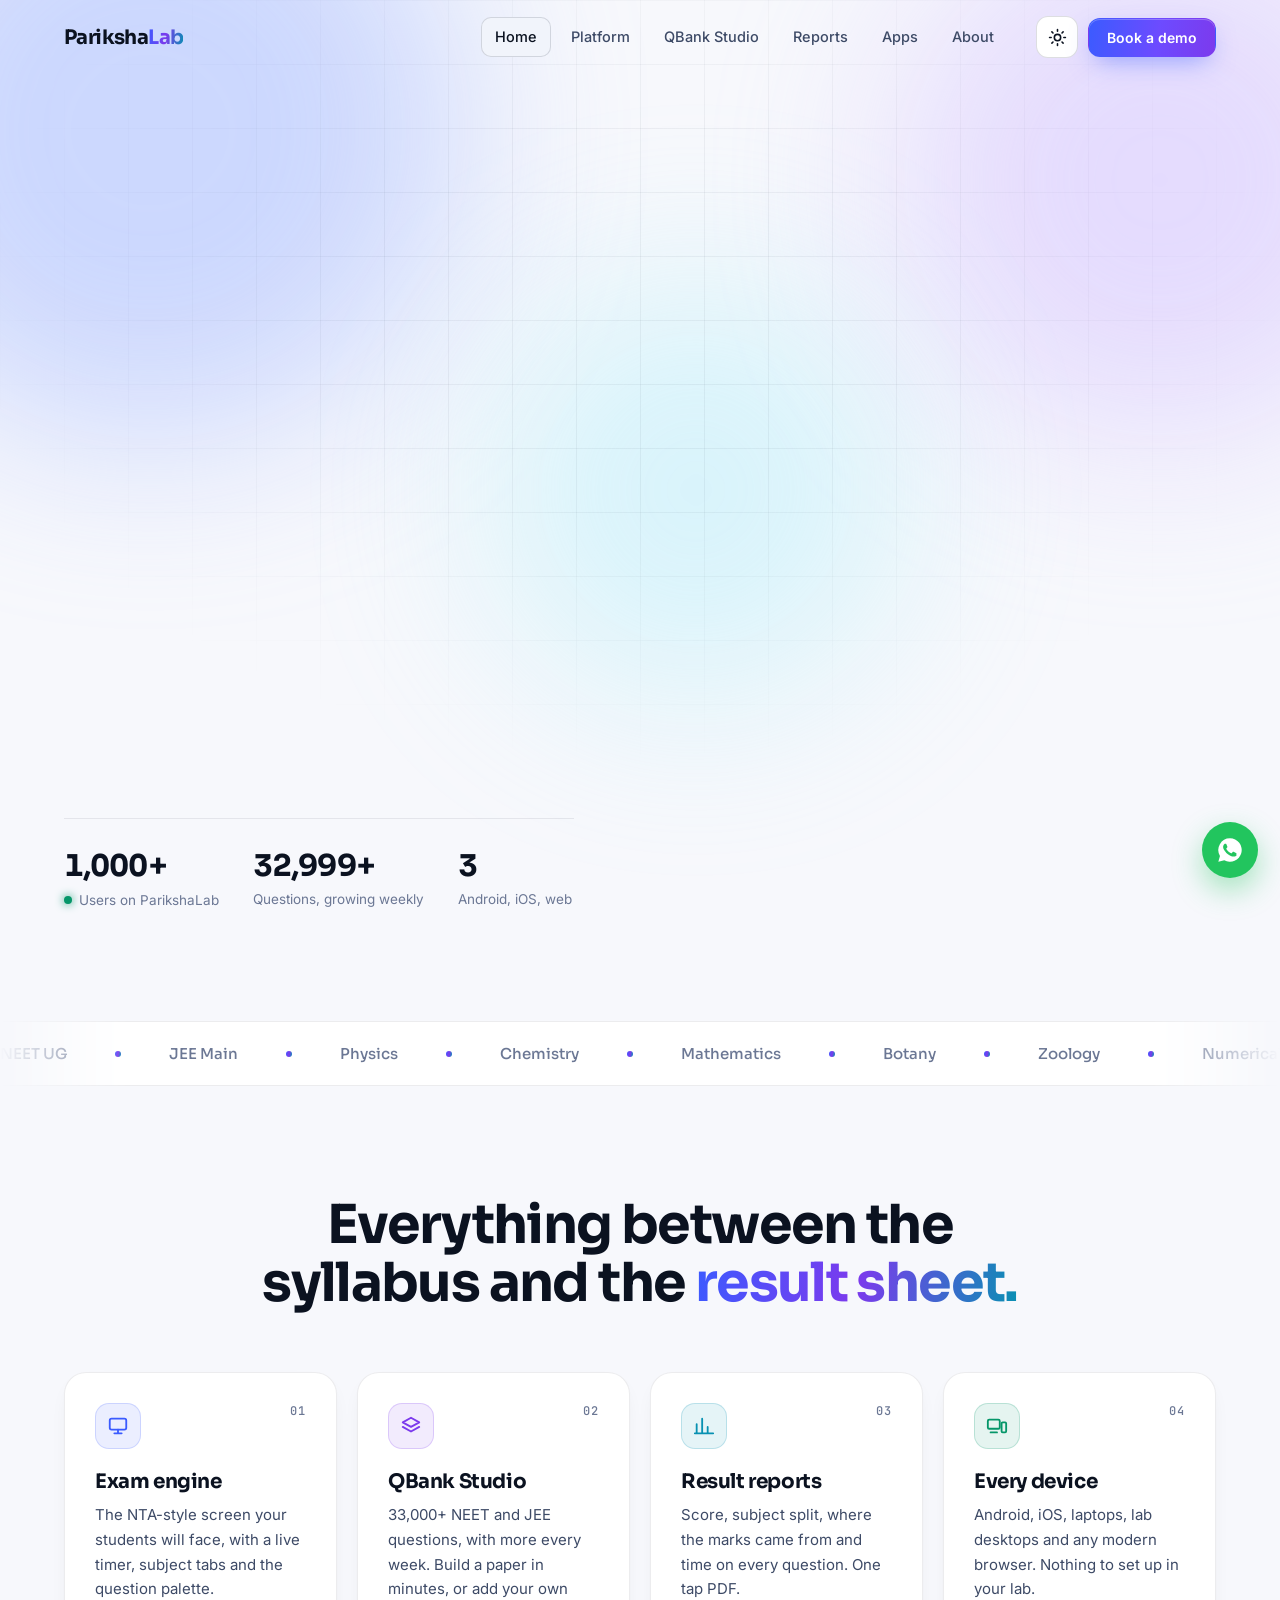
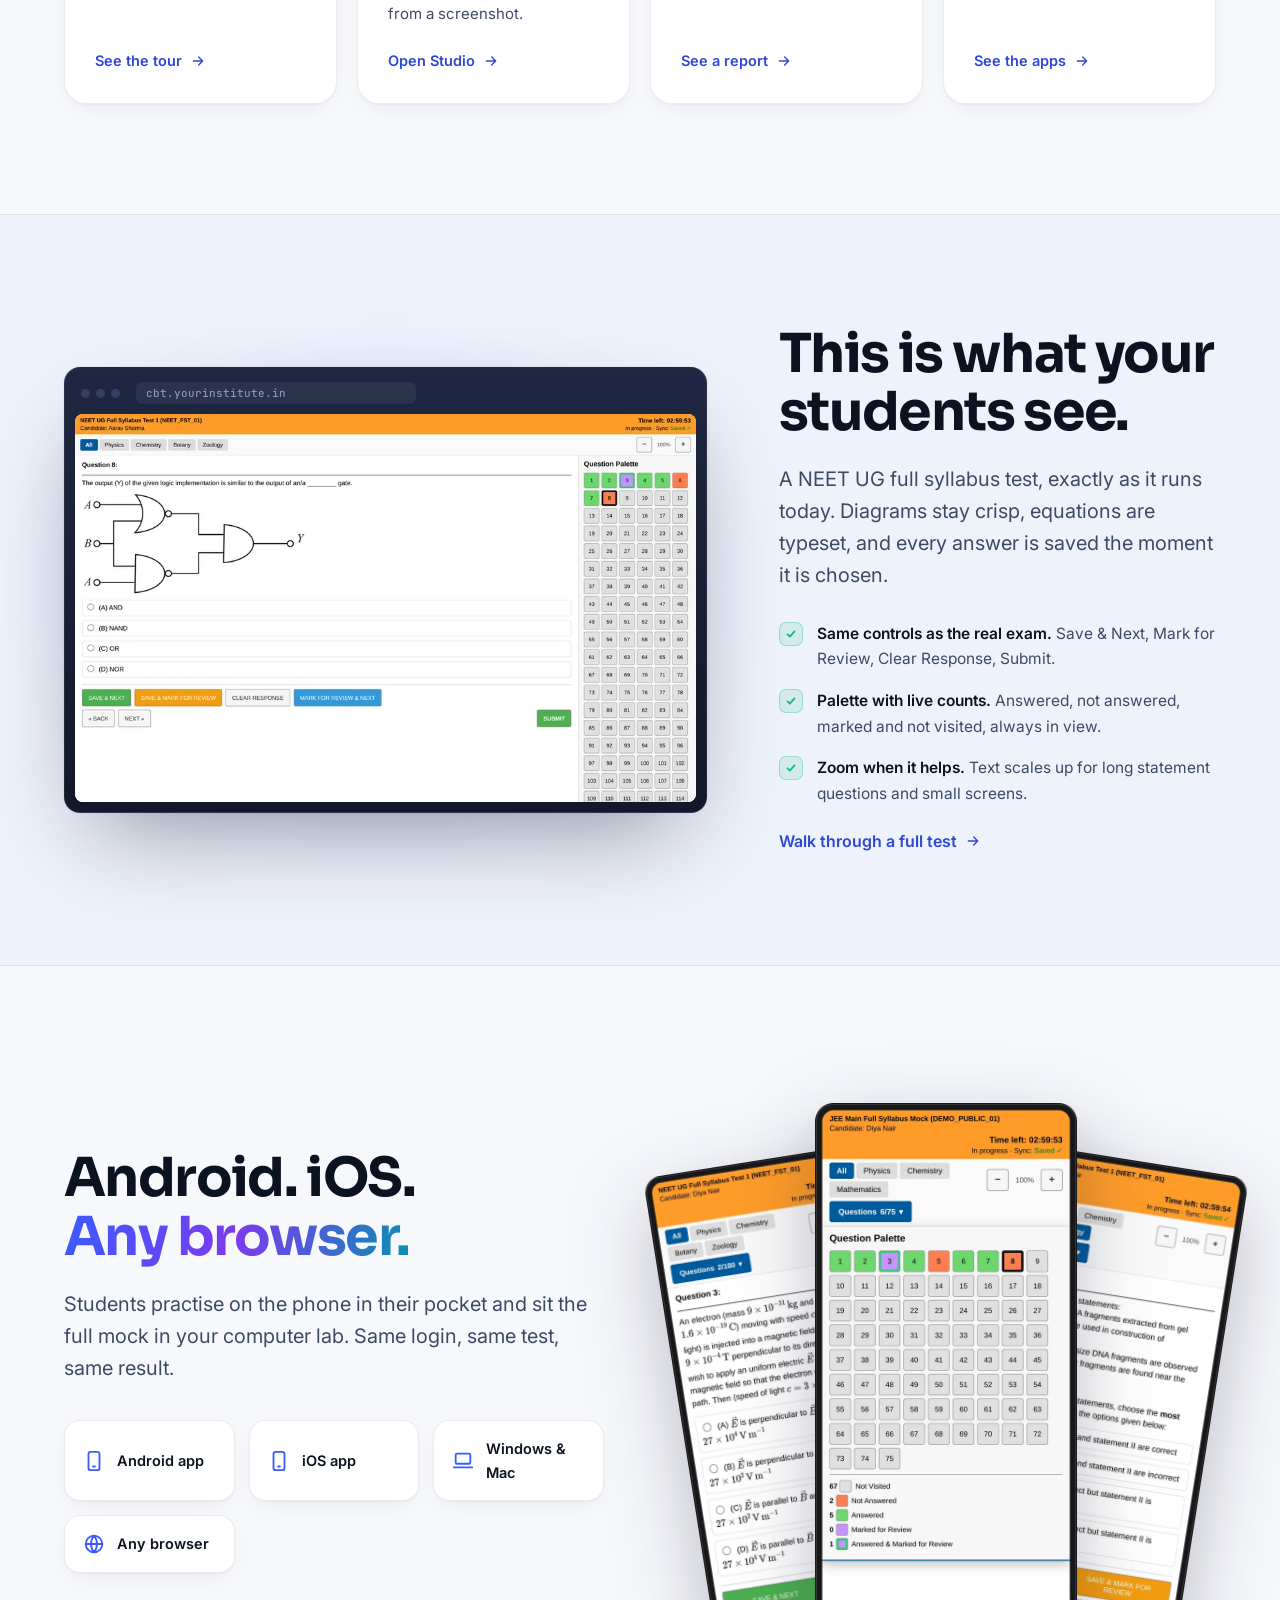
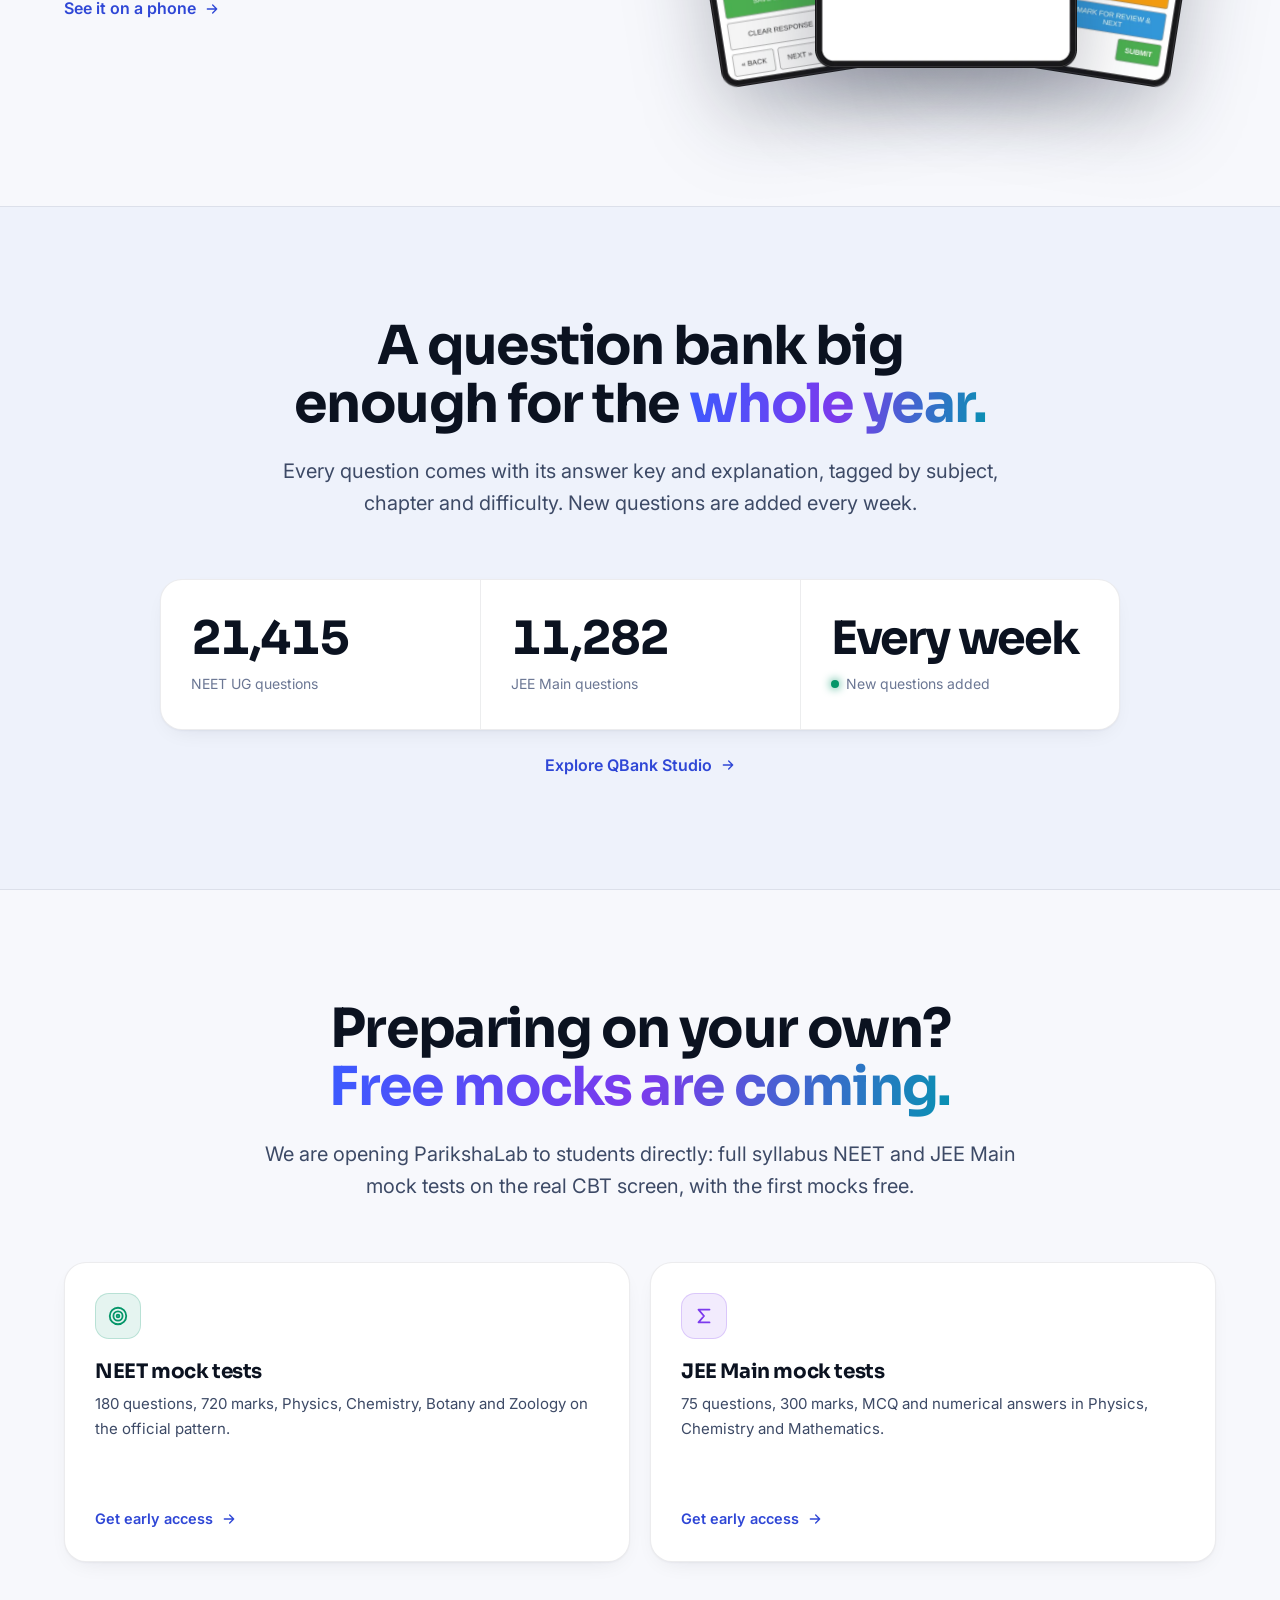
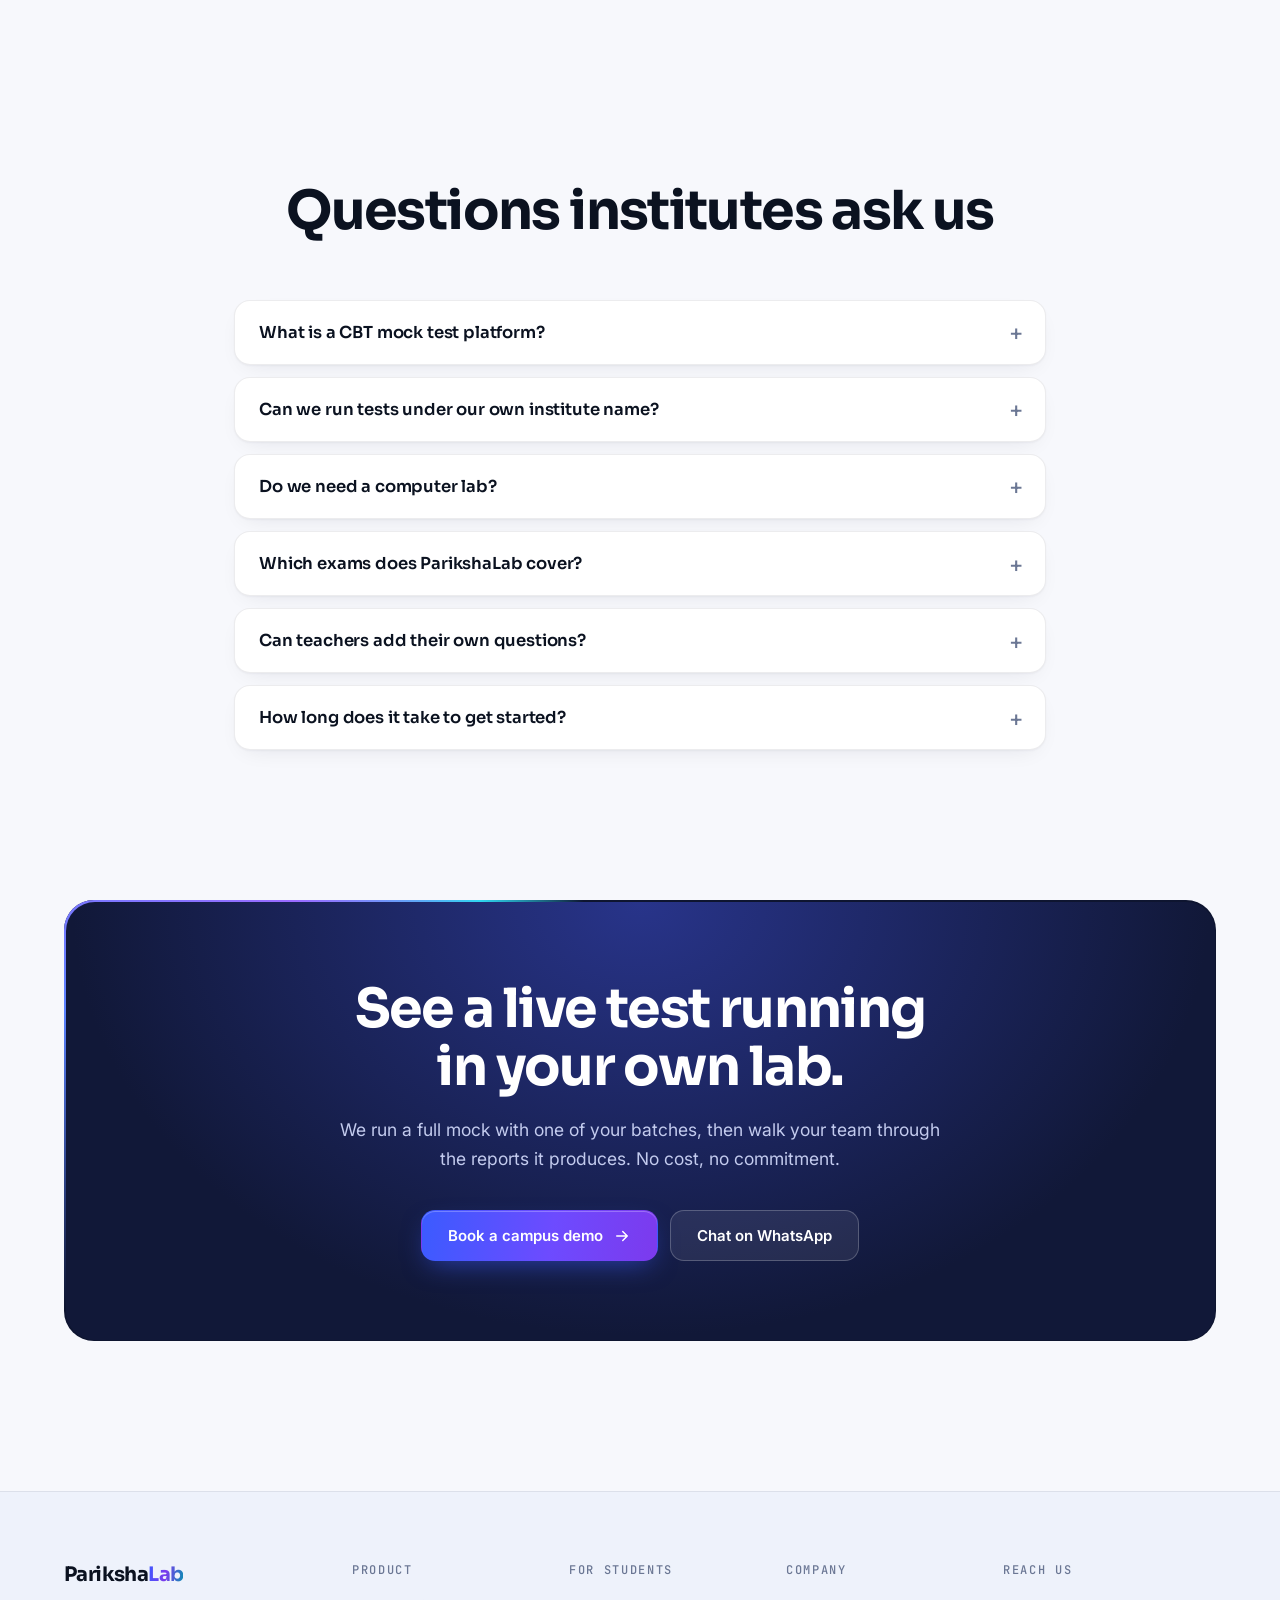
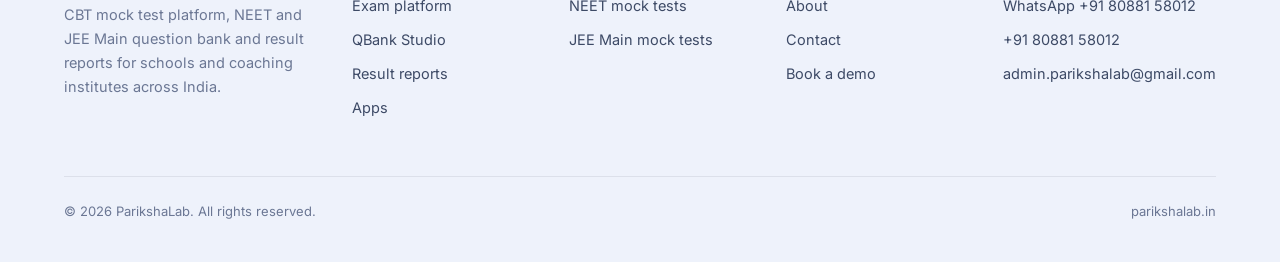
==== index.html @ 8d2c0448 "Add SEO keywords, student mock test pages and institute FAQ - Keyword-led titles, descriptions and k" ====
<!DOCTYPE html>
<html lang="en">
<head>
<meta charset="utf-8">
<meta name="viewport" content="width=device-width, initial-scale=1, viewport-fit=cover">
<title>NEET & JEE CBT Mock Test Platform for Coaching Institutes | ParikshaLab</title>
<meta name="description" content="Online CBT mock test software for schools and coaching institutes: NTA-style NEET and JEE Main tests on Android, iOS and web, a 33,000+ question bank, QBank Studio and instant result reports.">
<meta name="theme-color" content="#f7f8fc">
<script>try{if(localStorage.getItem("pl-theme")==="dark")document.documentElement.setAttribute("data-theme","dark")}catch(e){}</script>
<meta name="robots" content="index, follow, max-image-preview:large">
<link rel="canonical" href="https://parikshalab.in/">
<meta property="og:title" content="NEET & JEE CBT Mock Test Platform for Coaching Institutes | ParikshaLab">
<meta property="og:description" content="Online CBT mock test software for schools and coaching institutes: NTA-style NEET and JEE Main tests on Android, iOS and web, a 33,000+ question bank, QBank Studio and instant result reports.">
<meta property="og:type" content="website">
<meta property="og:url" content="https://parikshalab.in/">
<meta property="og:image" content="https://parikshalab.in/assets/og-image.png">
<meta property="og:image:width" content="1200">
<meta property="og:image:height" content="630">
<meta property="og:site_name" content="ParikshaLab">
<meta property="og:locale" content="en_IN">
<meta name="twitter:card" content="summary_large_image">
<meta name="twitter:title" content="NEET & JEE CBT Mock Test Platform for Coaching Institutes | ParikshaLab">
<meta name="twitter:description" content="Online CBT mock test software for schools and coaching institutes: NTA-style NEET and JEE Main tests on Android, iOS and web, a 33,000+ question bank, QBank Studio and instant result reports.">
<meta name="twitter:image" content="https://parikshalab.in/assets/og-image.png">
<script type="application/ld+json">{"@context": "https://schema.org", "@graph": [{"@type": "WebSite", "@id": "https://parikshalab.in/#website", "url": "https://parikshalab.in/", "name": "ParikshaLab", "inLanguage": "en-IN", "publisher": {"@id": "https://parikshalab.in/#org"}}, {"@type": "Organization", "@id": "https://parikshalab.in/#org", "name": "ParikshaLab", "url": "https://parikshalab.in/", "email": "admin.parikshalab@gmail.com", "telephone": "+91-8088158012", "areaServed": "IN", "description": "Computer based test platform and question bank for NEET and JEE Main, built for schools and coaching institutes in India.", "contactPoint": {"@type": "ContactPoint", "telephone": "+91-8088158012", "email": "admin.parikshalab@gmail.com", "contactType": "sales", "areaServed": "IN", "availableLanguage": ["en", "hi"]}}, {"@type": "SoftwareApplication", "name": "ParikshaLab", "applicationCategory": "EducationalApplication", "operatingSystem": "Android, iOS, Web browser", "url": "https://parikshalab.in/", "description": "NTA-style computer based test engine with a 33,000+ question NEET and JEE Main bank, QBank Studio for building papers, and detailed student result reports.", "offers": {"@type": "Offer", "priceCurrency": "INR", "availability": "https://schema.org/InStock"}}, {"@type": "FAQPage", "mainEntity": [{"@type": "Question", "name": "What is a CBT mock test platform?", "acceptedAnswer": {"@type": "Answer", "text": "A computer based test (CBT) platform lets students sit mock tests on a screen instead of an OMR sheet, with the same layout, buttons, timer and question palette as the NTA exam. ParikshaLab gives your institute that exam screen, a NEET and JEE Main question bank to build tests from, and a result report after every attempt."}}, {"@type": "Question", "name": "Can we run tests under our own institute name?", "acceptedAnswer": {"@type": "Answer", "text": "Yes. Your logo and colours appear on the login page, the exam screen and every report, and the platform can run on your own web address such as cbt.yourschool.in."}}, {"@type": "Question", "name": "Do we need a computer lab?", "acceptedAnswer": {"@type": "Answer", "text": "No. Students can take tests on Android or iOS phones, tablets, or any modern browser on Windows, Mac, Chromebook or Linux. If you have a lab, the same tests run there too."}}, {"@type": "Question", "name": "Which exams does ParikshaLab cover?", "acceptedAnswer": {"@type": "Answer", "text": "NEET UG and JEE Main, on the official paper pattern. The bank has 21,783 NEET UG and 11,476 JEE Main questions with answer keys and explanations, and new questions are added every week."}}, {"@type": "Question", "name": "Can teachers add their own questions?", "acceptedAnswer": {"@type": "Answer", "text": "Yes. Teachers can add a question from a screenshot or type it in, tag it by subject, chapter and difficulty, and use it in any paper. Your questions stay private to your institute."}}, {"@type": "Question", "name": "How long does it take to get started?", "acceptedAnswer": {"@type": "Answer", "text": "Usually a few days. We run a free demo test with one of your batches, set up your branded site, and you can start building papers in QBank Studio right away."}}]}]}</script>
<link rel="icon" href="data:image/svg+xml,<svg xmlns='http://www.w3.org/2000/svg' viewBox='0 0 32 32'><defs><linearGradient id='g' x1='0' y1='0' x2='1' y2='1'><stop offset='0' stop-color='%235b83ff'/><stop offset='1' stop-color='%239b6bff'/></linearGradient></defs><rect width='32' height='32' rx='9' fill='url(%23g)'/><path d='M10 23V9h6.5a4.5 4.5 0 0 1 0 9H13' stroke='white' stroke-width='2.8' fill='none' stroke-linecap='round' stroke-linejoin='round'/></svg>">
<link rel="preconnect" href="https://fonts.googleapis.com">
<link rel="preconnect" href="https://fonts.gstatic.com" crossorigin>
<link href="https://fonts.googleapis.com/css2?family=Sora:wght@500;600;700&family=Inter:wght@400;500;600&family=JetBrains+Mono:wght@500&display=swap" rel="stylesheet">
<link rel="stylesheet" href="styles.css">
</head>
<body>
<div class="progress" aria-hidden="true"></div>
<header class="nav" id="nav">
  <div class="wrap nav-in">
    <a class="brand" href="index.html" aria-label="ParikshaLab home"><span>Pariksha<b>Lab</b></span></a>
    <nav class="links" id="links" aria-label="Main"><a href="index.html" class="active" aria-current="page">Home</a><a href="platform.html">Platform</a><a href="qbank.html">QBank Studio</a><a href="reports.html">Reports</a><a href="apps.html">Apps</a><a href="about.html">About</a></nav>
    <div class="nav-act">
      <button class="theme-btn" id="theme" type="button" aria-label="Switch to dark theme"><svg class="sun" viewBox="0 0 24 24" fill="none" stroke="currentColor" stroke-width="2" stroke-linecap="round"><circle cx="12" cy="12" r="4"/><path d="M12 2v2M12 20v2M4.9 4.9l1.4 1.4M17.7 17.7l1.4 1.4M2 12h2M20 12h2M4.9 19.1l1.4-1.4M17.7 6.3l1.4-1.4"/></svg><svg class="moon" viewBox="0 0 24 24" fill="none" stroke="currentColor" stroke-width="2" stroke-linecap="round" stroke-linejoin="round"><path d="M20 14.5A8 8 0 0 1 9.5 4a8 8 0 1 0 10.5 10.5z"/></svg></button>
      <div class="nav-cta"><a class="btn btn-primary btn-sm" href="contact.html">Book a demo</a></div>
      <button class="burger" id="burger" aria-label="Menu" aria-expanded="false" aria-controls="links"><span></span><span></span><span></span></button>
    </div>
  </div>
</header>
<main>

<section class="hero">
  <div class="aurora" aria-hidden="true"><i></i><i></i><i></i></div><div class="gridbg" aria-hidden="true"></div>
  <div class="wrap hero-grid z">
    <div>
      <h1 data-reveal="lines"><span class="kicker">CBT mock test platform for NEET &amp; JEE coaching institutes</span><span class="hl"><span>The exam hall,</span></span><span class="hl"><span class="grad">on every screen.</span></span></h1>
      <p class="lede" data-reveal style="--d:.3s">Online test software for schools and coaching institutes: a 33,000+ NEET and JEE Main question bank that grows every week, a studio that builds a full mock test in minutes, and an NTA-style CBT engine that feels exactly like the real exam. On Android, iOS and any browser.</p>
      <div class="hero-cta" data-reveal style="--d:.42s">
        <a class="btn btn-primary" href="contact.html">Book a campus demo <svg viewBox="0 0 24 24" fill="none" stroke="currentColor" stroke-width="2" stroke-linecap="round" stroke-linejoin="round" aria-hidden="true"><path d="M5 12h14M13 6l6 6-6 6"/></svg></a>
        <a class="btn btn-ghost" href="platform.html">Take the tour</a>
      </div>
      <div class="hero-stats" data-reveal style="--d:.54s">
        <div><b><span data-count="users" data-suffix="+">1,000+</span></b><span class="live">Users on ParikshaLab</span></div>
        <div><b><span data-count="33000" data-suffix="+">33,000+</span></b><span>Questions, growing weekly</span></div>
        <div><b>3</b><span>Android, iOS, web</span></div>
      </div>
    </div>
    <div class="stage" data-tilt data-reveal="zoom" style="--d:.2s">
      <div class="glow-ring"></div>
      <div class="laptop"><div class="bar"><i></i><i></i><i></i><span>cbt.yourinstitute.in</span></div><div class="scr"><img src="assets/shots/b-04_jee_palette_in_use-1600.webp" srcset="assets/shots/b-04_jee_palette_in_use-900.webp 900w, assets/shots/b-04_jee_palette_in_use-1600.webp 1600w" sizes="(max-width: 1080px) 94vw, 720px" width="1600" height="1000" alt="JEE Main CBT mock test in progress on a laptop, with a graph based question and the NTA-style colour coded question palette" loading="eager" fetchpriority="high" decoding="async"></div></div>
      <div class="phone"><img src="assets/shots/p-03_jee_question.webp" width="560" height="1206" alt="The same JEE Main test on a phone" loading="eager" decoding="async"></div>
      <div class="chip-float" style="left:-34px;bottom:8%"><span class="ic g"><svg viewBox="0 0 24 24" fill="none" stroke="currentColor" stroke-width="2" stroke-linecap="round" stroke-linejoin="round" aria-hidden="true"><path d="M7 18a4.5 4.5 0 0 1-.5-9 6 6 0 0 1 11.5 1.5A3.8 3.8 0 0 1 17.5 18z"/><path d="M9.5 13.5l2 2 3.5-3.5"/></svg></span><div>Sync: Saved<small>Every answer, every click</small></div></div>
    </div>
  </div>
</section>

<div class="marquee" aria-hidden="true"><div class="marquee-track">
  <span>NEET UG</span><span>JEE Main</span><span>Physics</span><span>Chemistry</span><span>Mathematics</span><span>Botany</span><span>Zoology</span><span>Numerical answers</span><span>Diagrams and graphs</span><span>Typeset equations</span><span>Five-state palette</span><span>Live timer</span><span>Result PDF</span><span>Android</span><span>iOS</span><span>Any browser</span><span>NEET UG</span><span>JEE Main</span><span>Physics</span><span>Chemistry</span><span>Mathematics</span><span>Botany</span><span>Zoology</span><span>Numerical answers</span><span>Diagrams and graphs</span><span>Typeset equations</span><span>Five-state palette</span><span>Live timer</span><span>Result PDF</span><span>Android</span><span>iOS</span><span>Any browser</span>
</div></div>

<section>
  <div class="wrap">
    <div class="sec-head center" data-reveal>
      <h2>Everything between the syllabus and the <span class="grad">result sheet.</span></h2>
    </div>
    <div class="grid g4" data-stagger>
      <a class="card pillar" href="platform.html"><span class="num">01</span><span class="ic"><svg viewBox="0 0 24 24" fill="none" stroke="currentColor" stroke-width="2" stroke-linecap="round" stroke-linejoin="round" aria-hidden="true"><rect x="3" y="4" width="18" height="12" rx="2"/><path d="M8 20h8M12 16v4"/></svg></span><h3>Exam engine</h3><p>The NTA-style screen your students will face, with a live timer, subject tabs and the question palette.</p><span class="link-arrow">See the tour <svg viewBox="0 0 24 24" fill="none" stroke="currentColor" stroke-width="2" stroke-linecap="round" stroke-linejoin="round" aria-hidden="true"><path d="M5 12h14M13 6l6 6-6 6"/></svg></span></a>
      <a class="card pillar" href="qbank.html"><span class="num">02</span><span class="ic v"><svg viewBox="0 0 24 24" fill="none" stroke="currentColor" stroke-width="2" stroke-linecap="round" stroke-linejoin="round" aria-hidden="true"><path d="M12 3l9 5-9 5-9-5z"/><path d="M3 13l9 5 9-5"/></svg></span><h3>QBank Studio</h3><p>33,000+ NEET and JEE questions, with more every week. Build a paper in minutes, or add your own from a screenshot.</p><span class="link-arrow">Open Studio <svg viewBox="0 0 24 24" fill="none" stroke="currentColor" stroke-width="2" stroke-linecap="round" stroke-linejoin="round" aria-hidden="true"><path d="M5 12h14M13 6l6 6-6 6"/></svg></span></a>
      <a class="card pillar" href="reports.html"><span class="num">03</span><span class="ic c"><svg viewBox="0 0 24 24" fill="none" stroke="currentColor" stroke-width="2" stroke-linecap="round" stroke-linejoin="round" aria-hidden="true"><path d="M4 20V10M10 20V4M16 20v-7M22 20H2"/></svg></span><h3>Result reports</h3><p>Score, subject split, where the marks came from and time on every question. One tap PDF.</p><span class="link-arrow">See a report <svg viewBox="0 0 24 24" fill="none" stroke="currentColor" stroke-width="2" stroke-linecap="round" stroke-linejoin="round" aria-hidden="true"><path d="M5 12h14M13 6l6 6-6 6"/></svg></span></a>
      <a class="card pillar" href="apps.html"><span class="num">04</span><span class="ic g"><svg viewBox="0 0 24 24" fill="none" stroke="currentColor" stroke-width="2" stroke-linecap="round" stroke-linejoin="round" aria-hidden="true"><rect x="2" y="5" width="13" height="10" rx="1.5"/><path d="M5 19h7"/><rect x="17" y="8" width="5" height="11" rx="1.2"/></svg></span><h3>Every device</h3><p>Android, iOS, laptops, lab desktops and any modern browser. Nothing to set up in your lab.</p><span class="link-arrow">See the apps <svg viewBox="0 0 24 24" fill="none" stroke="currentColor" stroke-width="2" stroke-linecap="round" stroke-linejoin="round" aria-hidden="true"><path d="M5 12h14M13 6l6 6-6 6"/></svg></span></a>
    </div>
  </div>
</section>

<section class="band">
  <div class="wrap split wide">
    <div class="stage" data-tilt data-reveal="zoom">
      <div class="glow-ring"></div>
      <div class="laptop"><div class="bar"><i></i><i></i><i></i><span>cbt.yourinstitute.in</span></div><div class="scr"><img src="assets/shots/b-07_neet_physics-1600.webp" srcset="assets/shots/b-07_neet_physics-900.webp 900w, assets/shots/b-07_neet_physics-1600.webp 1600w" sizes="(max-width: 1080px) 94vw, 720px" width="1600" height="1000" alt="NEET UG mock test physics question with a logic gate circuit diagram, on the CBT exam screen" loading="lazy" decoding="async"></div></div>
    </div>
    <div data-reveal>
      <h2>This is what your students see.</h2>
      <p class="lede">A NEET UG full syllabus test, exactly as it runs today. Diagrams stay crisp, equations are typeset, and every answer is saved the moment it is chosen.</p>
      <ul class="ticks">
        <li><span><b>Same controls as the real exam.</b> Save &amp; Next, Mark for Review, Clear Response, Submit.</span></li>
        <li><span><b>Palette with live counts.</b> Answered, not answered, marked and not visited, always in view.</span></li>
        <li><span><b>Zoom when it helps.</b> Text scales up for long statement questions and small screens.</span></li>
      </ul>
      <a class="link-arrow" href="platform.html">Walk through a full test <svg viewBox="0 0 24 24" fill="none" stroke="currentColor" stroke-width="2" stroke-linecap="round" stroke-linejoin="round" aria-hidden="true"><path d="M5 12h14M13 6l6 6-6 6"/></svg></a>
    </div>
  </div>
</section>

<section>
  <div class="wrap split">
    <div data-reveal>
      <h2>Android. iOS. <span class="grad">Any browser.</span></h2>
      <p class="lede">Students practise on the phone in their pocket and sit the full mock in your computer lab. Same login, same test, same result.</p>
      <div class="platforms" data-stagger>
        <div class="plat"><svg viewBox="0 0 24 24" fill="none" stroke="currentColor" stroke-width="2" stroke-linecap="round" stroke-linejoin="round" aria-hidden="true"><rect x="6" y="2" width="12" height="20" rx="2.5"/><path d="M11 18h2"/></svg>Android app</div>
        <div class="plat"><svg viewBox="0 0 24 24" fill="none" stroke="currentColor" stroke-width="2" stroke-linecap="round" stroke-linejoin="round" aria-hidden="true"><rect x="6" y="2" width="12" height="20" rx="2.5"/><path d="M11 18h2"/></svg>iOS app</div>
        <div class="plat"><svg viewBox="0 0 24 24" fill="none" stroke="currentColor" stroke-width="2" stroke-linecap="round" stroke-linejoin="round" aria-hidden="true"><rect x="4" y="4" width="16" height="11" rx="1.5"/><path d="M2 19h20"/></svg>Windows &amp; Mac</div>
        <div class="plat"><svg viewBox="0 0 24 24" fill="none" stroke="currentColor" stroke-width="2" stroke-linecap="round" stroke-linejoin="round" aria-hidden="true"><circle cx="12" cy="12" r="9"/><path d="M3 12h18M12 3a14 14 0 0 1 0 18M12 3a14 14 0 0 0 0 18"/></svg>Any browser</div>
      </div>
      <a class="link-arrow" href="apps.html">See it on a phone <svg viewBox="0 0 24 24" fill="none" stroke="currentColor" stroke-width="2" stroke-linecap="round" stroke-linejoin="round" aria-hidden="true"><path d="M5 12h14M13 6l6 6-6 6"/></svg></a>
    </div>
    <div class="fan" data-reveal="zoom">
      <div class="phone"><img src="assets/shots/p-06_neet_physics.webp" width="560" height="1206" alt="NEET physics question on a phone" loading="lazy" decoding="async"></div>
      <div class="phone"><img src="assets/shots/p-04_jee_palette_open.webp" width="560" height="1206" alt="Question palette open on a phone" loading="lazy" decoding="async"></div>
      <div class="phone"><img src="assets/shots/p-07_neet_zoology.webp" width="560" height="1206" alt="NEET zoology statement question on a phone" loading="lazy" decoding="async"></div>
    </div>
  </div>
</section>

<section class="band">
  <div class="wrap">
    <div class="sec-head center" data-reveal>
      <h2>A question bank big enough for the <span class="grad">whole year.</span></h2>
      <p class="lede">Every question comes with its answer key and explanation, tagged by subject, chapter and difficulty. New questions are added every week.</p>
    </div>
    <div class="stats s3" data-reveal>
      <div><b><span data-count="21783">21,783</span></b><span>NEET UG questions</span></div>
      <div><b><span data-count="11476">11,476</span></b><span>JEE Main questions</span></div>
      <div><b>Every week</b><span class="live">New questions added</span></div>
    </div>
    <div class="center"><a class="link-arrow" href="qbank.html">Explore QBank Studio <svg viewBox="0 0 24 24" fill="none" stroke="currentColor" stroke-width="2" stroke-linecap="round" stroke-linejoin="round" aria-hidden="true"><path d="M5 12h14M13 6l6 6-6 6"/></svg></a></div>
  </div>
</section>

<section>
  <div class="wrap">
    <div class="sec-head center" data-reveal>
      <h2>Preparing on your own? <span class="grad">Free mocks are coming.</span></h2>
      <p class="lede">We are opening ParikshaLab to students directly: full syllabus NEET and JEE Main mock tests on the real CBT screen, with the first mocks free.</p>
    </div>
    <div class="grid g2" data-stagger>
      <a class="card pillar" href="neet-mock-test.html"><span class="ic g"><svg viewBox="0 0 24 24" fill="none" stroke="currentColor" stroke-width="2" stroke-linecap="round" stroke-linejoin="round" aria-hidden="true"><circle cx="12" cy="12" r="9"/><circle cx="12" cy="12" r="5"/><circle cx="12" cy="12" r="1.5"/></svg></span><h3>NEET mock tests</h3><p>180 questions, 720 marks, Physics, Chemistry, Botany and Zoology on the official pattern.</p><span class="link-arrow">Get early access <svg viewBox="0 0 24 24" fill="none" stroke="currentColor" stroke-width="2" stroke-linecap="round" stroke-linejoin="round" aria-hidden="true"><path d="M5 12h14M13 6l6 6-6 6"/></svg></span></a>
      <a class="card pillar" href="jee-main-mock-test.html"><span class="ic v"><svg viewBox="0 0 24 24" fill="none" stroke="currentColor" stroke-width="2" stroke-linecap="round" stroke-linejoin="round" aria-hidden="true"><path d="M18 5H6l6 7-6 7h12"/></svg></span><h3>JEE Main mock tests</h3><p>75 questions, 300 marks, MCQ and numerical answers in Physics, Chemistry and Mathematics.</p><span class="link-arrow">Get early access <svg viewBox="0 0 24 24" fill="none" stroke="currentColor" stroke-width="2" stroke-linecap="round" stroke-linejoin="round" aria-hidden="true"><path d="M5 12h14M13 6l6 6-6 6"/></svg></span></a>
    </div>
  </div>
</section>

<section>
  <div class="wrap" style="max-width:860px">
    <div class="sec-head center" data-reveal><h2>Questions institutes ask us</h2></div>
    <div class="faq" data-reveal><details class="faq-item"><summary>What is a CBT mock test platform?</summary><p>A computer based test (CBT) platform lets students sit mock tests on a screen instead of an OMR sheet, with the same layout, buttons, timer and question palette as the NTA exam. ParikshaLab gives your institute that exam screen, a NEET and JEE Main question bank to build tests from, and a result report after every attempt.</p></details><details class="faq-item"><summary>Can we run tests under our own institute name?</summary><p>Yes. Your logo and colours appear on the login page, the exam screen and every report, and the platform can run on your own web address such as cbt.yourschool.in.</p></details><details class="faq-item"><summary>Do we need a computer lab?</summary><p>No. Students can take tests on Android or iOS phones, tablets, or any modern browser on Windows, Mac, Chromebook or Linux. If you have a lab, the same tests run there too.</p></details><details class="faq-item"><summary>Which exams does ParikshaLab cover?</summary><p>NEET UG and JEE Main, on the official paper pattern. The bank has 21,783 NEET UG and 11,476 JEE Main questions with answer keys and explanations, and new questions are added every week.</p></details><details class="faq-item"><summary>Can teachers add their own questions?</summary><p>Yes. Teachers can add a question from a screenshot or type it in, tag it by subject, chapter and difficulty, and use it in any paper. Your questions stay private to your institute.</p></details><details class="faq-item"><summary>How long does it take to get started?</summary><p>Usually a few days. We run a free demo test with one of your batches, set up your branded site, and you can start building papers in QBank Studio right away.</p></details></div>
  </div>
</section>

<section style="padding-top:40px">
  <div class="wrap">
    <div class="cta" data-reveal="zoom">
      <h2>See a live test running in your own lab.</h2>
      <p>We run a full mock with one of your batches, then walk your team through the reports it produces. No cost, no commitment.</p>
      <div class="hero-cta">
        <a class="btn btn-primary" href="contact.html">Book a campus demo <svg viewBox="0 0 24 24" fill="none" stroke="currentColor" stroke-width="2" stroke-linecap="round" stroke-linejoin="round" aria-hidden="true"><path d="M5 12h14M13 6l6 6-6 6"/></svg></a>
        <a class="btn btn-ghost" href="https://wa.me/918088158012?text=Hello%20ParikshaLab%2C%20I%20would%20like%20a%20demo%20for%20my%20institution." target="_blank" rel="noopener">Chat on WhatsApp</a>
      </div>
    </div>
  </div>
</section>

</main>
<footer>
  <div class="wrap">
    <div class="foot">
      <div>
        <a class="brand" href="index.html"><span>Pariksha<b>Lab</b></span></a>
        <p>CBT mock test platform, NEET and JEE Main question bank and result reports for schools and coaching institutes across India.</p>
      </div>
      <div><h4>Product</h4><ul><li><a href="platform.html">Exam platform</a></li><li><a href="qbank.html">QBank Studio</a></li><li><a href="reports.html">Result reports</a></li><li><a href="apps.html">Apps</a></li></ul></div>
      <div><h4>For students</h4><ul><li><a href="neet-mock-test.html">NEET mock tests</a></li><li><a href="jee-main-mock-test.html">JEE Main mock tests</a></li></ul></div>
      <div><h4>Company</h4><ul><li><a href="about.html">About</a></li><li><a href="contact.html">Contact</a></li><li><a href="contact.html">Book a demo</a></li></ul></div>
      <div><h4>Reach us</h4><ul><li><a href="https://wa.me/918088158012?text=Hello%20ParikshaLab%2C%20I%20would%20like%20a%20demo%20for%20my%20institution." target="_blank" rel="noopener">WhatsApp +91 80881 58012</a></li><li><a href="tel:+918088158012">+91 80881 58012</a></li><li><a href="mailto:admin.parikshalab@gmail.com">admin.parikshalab@gmail.com</a></li></ul></div>
    </div>
    <div class="fine"><span>&copy; <span id="yr">2026</span> ParikshaLab. All rights reserved.</span><span>parikshalab.in</span></div>
  </div>
</footer>
<a class="fab" href="https://wa.me/918088158012?text=Hello%20ParikshaLab%2C%20I%20would%20like%20a%20demo%20for%20my%20institution." target="_blank" rel="noopener" aria-label="Chat on WhatsApp"><svg viewBox="0 0 24 24" aria-hidden="true"><path d="M12 2a10 10 0 0 0-8.6 15.1L2 22l5.1-1.3A10 10 0 1 0 12 2zm5.8 14.2c-.2.7-1.4 1.3-2 1.4-.5.1-1.1.1-1.8-.1-.4-.1-1-.3-1.7-.6-3-1.3-4.9-4.3-5-4.5-.2-.2-1.2-1.6-1.2-3s.7-2.1 1-2.4c.2-.3.5-.4.7-.4h.5c.2 0 .4 0 .6.5l.8 2c.1.2.1.4 0 .5l-.3.5-.4.4c-.1.1-.3.3-.1.6.2.3.8 1.3 1.7 2.1 1.2 1 2.1 1.4 2.4 1.5.3.1.4.1.6-.1l.9-1c.2-.2.4-.2.6-.1l2 1c.2.1.4.2.4.3.1.2.1.7-.1 1.4z"/></svg></a>
<script src="script.js"></script>
</body>
</html>
---- styles.css ----
/* ParikshaLab: light by default, dark on request (html[data-theme="dark"]). Every colour is a token. */
:root{
  --bg:#f7f8fc; --bg-2:#eef2fb; --surface:#ffffff;
  --panel:#ffffff; --panel-2:#f1f4fb; --inset:#f7f9fe; --input:#ffffff;
  --line:rgba(15,23,42,.08); --line-2:rgba(15,23,42,.14);
  --ink:#0b1220; --ink-2:#3d4a66; --ink-3:#6b7794;
  --blue:#3b5bff; --violet:#7c3aed; --cyan:#0891b2; --green:#059669; --amber:#d97706; --red:#e11d48;
  --grad:linear-gradient(100deg,#3b5bff 0%,#7c3aed 50%,#0891b2 100%);
  --grad-btn:linear-gradient(100deg,#3b5bff 0%,#6d4bff 55%,#7c3aed 100%);
  --accent-ink:#2f47d6; --eyebrow-bg:rgba(59,91,255,.07);
  --nav-bg:rgba(255,255,255,.78); --menu-bg:rgba(255,255,255,.97);
  --card-bg:#ffffff; --card-shadow:0 1px 2px rgba(15,23,42,.04),0 8px 24px -12px rgba(15,23,42,.12);
  --card-glow:rgba(59,91,255,.08);
  --panel-shadow:0 30px 70px -30px rgba(15,23,42,.28),0 2px 8px rgba(15,23,42,.04);
  --device-shadow:0 40px 90px -30px rgba(15,23,42,.45),0 0 0 1px rgba(15,23,42,.04);
  --phone-shadow:drop-shadow(0 30px 40px rgba(15,23,42,.28));
  --glow:rgba(59,91,255,.18);
  --aurora-1:#a9bdff; --aurora-2:#d6c4ff; --aurora-3:#a8eefa; --aurora-o:.55;
  --grid:rgba(15,23,42,.05);
  --ic-bg:rgba(59,91,255,.1); --ic-bd:rgba(59,91,255,.18); --ic:#3b5bff;
  --ic-c-bg:rgba(8,145,178,.1); --ic-c-bd:rgba(8,145,178,.2); --ic-c:#0891b2;
  --ic-g-bg:rgba(5,150,105,.1); --ic-g-bd:rgba(5,150,105,.2); --ic-g:#059669;
  --ic-v-bg:rgba(124,58,237,.1); --ic-v-bd:rgba(124,58,237,.2); --ic-v:#7c3aed;
  --ok-bg:rgba(5,150,105,.08); --ok-bd:rgba(5,150,105,.35); --ok-ink:#047857;
  --m-bg:rgba(217,119,6,.1); --m-ink:#b45309; --h-bg:rgba(225,29,72,.08); --h-ink:#be123c;
  --y-bg:rgba(124,58,237,.1); --y-ink:#6d28d9; --left-seg:#cbd3e4;
  --tbar:rgba(59,91,255,.35);
  --radius:22px; --maxw:1200px;
  --display:"Sora",ui-sans-serif,system-ui,sans-serif;
  --body:"Inter",ui-sans-serif,system-ui,-apple-system,"Segoe UI",Roboto,sans-serif;
  --mono:"JetBrains Mono",ui-monospace,SFMono-Regular,Menlo,monospace;
  --ease:cubic-bezier(.2,.8,.2,1);
  color-scheme:light;
}
:root[data-theme="dark"]{
  --bg:#060913; --bg-2:#0a0f20; --surface:#0e1530;
  --panel:rgba(255,255,255,.035); --panel-2:rgba(255,255,255,.06); --inset:rgba(6,9,19,.5); --input:rgba(6,9,19,.6);
  --line:rgba(255,255,255,.08); --line-2:rgba(255,255,255,.14);
  --ink:#eef1ff; --ink-2:#aeb7d6; --ink-3:#7581a8;
  --blue:#5b83ff; --violet:#9b6bff; --cyan:#2fd6f0; --green:#34d399; --amber:#fbbf24; --red:#fb7185;
  --grad:linear-gradient(100deg,#5b83ff 0%,#9b6bff 48%,#2fd6f0 100%);
  --grad-btn:linear-gradient(100deg,#5b83ff 0%,#8b6bff 55%,#9b6bff 100%);
  --accent-ink:#c9d3ff; --eyebrow-bg:rgba(91,131,255,.08);
  --nav-bg:rgba(6,9,19,.72); --menu-bg:rgba(10,15,32,.96);
  --card-bg:linear-gradient(180deg,rgba(255,255,255,.05),rgba(255,255,255,.02)); --card-shadow:none;
  --card-glow:rgba(91,131,255,.16);
  --panel-shadow:0 40px 90px -30px rgba(0,0,0,.8),0 0 60px -20px rgba(91,131,255,.35);
  --device-shadow:0 50px 120px -30px rgba(0,0,0,.85),0 0 0 1px rgba(255,255,255,.03),0 0 80px -20px rgba(91,131,255,.45);
  --phone-shadow:drop-shadow(0 40px 60px rgba(0,0,0,.7)) drop-shadow(0 0 40px rgba(91,131,255,.25));
  --glow:rgba(91,131,255,.28);
  --aurora-1:#3354ff; --aurora-2:#7c3aed; --aurora-3:#0891b2; --aurora-o:.55;
  --grid:rgba(255,255,255,.045);
  --ic-bg:rgba(91,131,255,.25); --ic-bd:rgba(155,180,255,.25); --ic:#fff;
  --ic-c-bg:rgba(47,214,240,.2); --ic-c-bd:rgba(47,214,240,.3); --ic-c:#fff;
  --ic-g-bg:rgba(52,211,153,.2); --ic-g-bd:rgba(52,211,153,.3); --ic-g:#fff;
  --ic-v-bg:rgba(155,107,255,.28); --ic-v-bd:rgba(155,107,255,.35); --ic-v:#fff;
  --ok-bg:rgba(52,211,153,.1); --ok-bd:rgba(52,211,153,.4); --ok-ink:#6ee7b7;
  --m-bg:rgba(251,191,36,.12); --m-ink:#fcd34d; --h-bg:rgba(251,113,133,.12); --h-ink:#fda4af;
  --y-bg:rgba(155,107,255,.16); --y-ink:#c4b5fd; --left-seg:#475173;
  --tbar:rgba(91,131,255,.45);
  color-scheme:dark;
}
*{box-sizing:border-box}
html{scroll-behavior:smooth;scroll-padding-top:90px;background:var(--bg)}
body{margin:0;background:var(--bg);color:var(--ink);font:16px/1.65 var(--body);-webkit-font-smoothing:antialiased;overflow-x:hidden;transition:background-color .4s,color .4s}
img{max-width:100%;display:block}
a{color:inherit;text-decoration:none}
::selection{background:rgba(59,91,255,.25)}
.wrap{max-width:var(--maxw);margin:0 auto;padding-inline:24px}
main{overflow-x:clip}
section{padding-block:110px;position:relative}
h1,h2,h3,h4{font-family:var(--display);letter-spacing:-.03em;line-height:1.08;margin:0;font-weight:700;text-wrap:balance}
h1{font-size:clamp(40px,6.4vw,82px)}
h2{font-size:clamp(30px,4.2vw,54px)}
h3{font-size:20px;letter-spacing:-.02em}
p{margin:0}
.grad{background:var(--grad);-webkit-background-clip:text;background-clip:text;color:transparent}
.lede{font-size:clamp(17px,1.6vw,20px);color:var(--ink-2);max-width:60ch;margin-top:22px;line-height:1.6}
.center{text-align:center}.center .lede{margin-inline:auto}
.muted{color:var(--ink-2)}

.sec-head{max-width:780px;margin-bottom:60px}
.sec-head.center{margin-inline:auto}
.sec-head h2{margin-top:0}

/* buttons */
.btn{position:relative;display:inline-flex;align-items:center;justify-content:center;gap:10px;font:600 15px var(--body);padding:15px 26px;border-radius:14px;
  border:1px solid transparent;cursor:pointer;overflow:hidden;transition:transform .25s var(--ease),box-shadow .3s,border-color .3s,background .3s;white-space:nowrap}
.btn svg{width:18px;height:18px;transition:transform .25s var(--ease)}
.btn:hover svg{transform:translateX(3px)}
.btn-primary{background:var(--grad-btn);color:#fff;box-shadow:0 10px 26px -8px rgba(59,91,255,.55),inset 0 1px 0 rgba(255,255,255,.25)}
.btn-primary::after{content:"";position:absolute;inset:0;background:linear-gradient(110deg,transparent 30%,rgba(255,255,255,.35) 50%,transparent 70%);transform:translateX(-120%);transition:transform .8s var(--ease)}
.btn-primary:hover{transform:translateY(-2px);box-shadow:0 18px 36px -10px rgba(109,75,255,.6)}
.btn-primary:hover::after{transform:translateX(120%)}
.btn-ghost{background:var(--panel);border-color:var(--line-2);color:var(--ink);box-shadow:var(--card-shadow)}
.btn-ghost:hover{border-color:var(--blue);transform:translateY(-2px)}
.btn-sm{padding:10px 18px;font-size:14px;border-radius:12px}
.link-arrow{display:inline-flex;align-items:center;gap:8px;font-weight:600;color:var(--accent-ink);margin-top:22px}
.link-arrow svg{width:16px;height:16px;transition:transform .25s var(--ease)}
.link-arrow:hover{color:var(--blue)}.link-arrow:hover svg{transform:translateX(4px)}

/* top progress + nav */
.progress{position:fixed;top:0;left:0;height:2px;width:100%;transform-origin:0 50%;transform:scaleX(0);background:var(--grad);z-index:100}
header.nav{position:fixed;top:0;left:0;right:0;z-index:90;padding-top:env(safe-area-inset-top,0px);transition:background .3s,border-color .3s;border-bottom:1px solid transparent}
header.nav.stuck{background:var(--nav-bg);backdrop-filter:saturate(160%) blur(16px);-webkit-backdrop-filter:saturate(160%) blur(16px);border-color:var(--line)}
.nav-in{display:flex;align-items:center;gap:28px;height:74px}
.brand{display:flex;align-items:center;gap:11px;font:700 20px var(--display);letter-spacing:-.03em}
.brand b{font-weight:700;background:var(--grad);-webkit-background-clip:text;background-clip:text;color:transparent}
nav.links{display:flex;gap:6px;margin-left:auto}
nav.links a{font-size:14.5px;font-weight:500;color:var(--ink-2);padding:8px 14px;border-radius:10px;transition:color .2s,background .2s}
nav.links a:hover{color:var(--ink);background:var(--panel-2)}
nav.links a.active{color:var(--ink);background:var(--panel-2);box-shadow:inset 0 0 0 1px var(--line-2)}
.nav-act{display:flex;gap:10px;align-items:center}
.theme-btn{width:42px;height:42px;border-radius:12px;display:grid;place-items:center;cursor:pointer;background:var(--panel);border:1px solid var(--line-2);color:var(--ink);transition:border-color .2s,transform .3s var(--ease)}
.theme-btn:hover{border-color:var(--blue);transform:rotate(-15deg)}
.theme-btn svg{width:19px;height:19px}
.theme-btn .moon{display:none}
:root[data-theme="dark"] .theme-btn .sun{display:none}
:root[data-theme="dark"] .theme-btn .moon{display:block}
.burger{display:none;flex-direction:column;justify-content:center;align-items:center;padding:0;background:var(--panel);border:1px solid var(--line-2);border-radius:12px;width:42px;height:42px;cursor:pointer;place-items:center}
.burger span{display:block;width:18px;height:2px;background:var(--ink);border-radius:2px;transition:transform .3s,opacity .3s}
.burger span+span{margin-top:4px}
.burger.open span:nth-child(1){transform:translateY(6px) rotate(45deg)}
.burger.open span:nth-child(2){opacity:0}
.burger.open span:nth-child(3){transform:translateY(-6px) rotate(-45deg)}

/* backgrounds */
.aurora{position:absolute;inset:0;overflow:hidden;pointer-events:none;z-index:0}
.aurora i{position:absolute;border-radius:50%;filter:blur(90px);opacity:var(--aurora-o);will-change:transform}
.aurora i:nth-child(1){width:620px;height:620px;left:-160px;top:-180px;background:var(--aurora-1);animation:drift1 18s ease-in-out infinite alternate}
.aurora i:nth-child(2){width:520px;height:520px;right:-140px;top:-80px;background:var(--aurora-2);animation:drift2 22s ease-in-out infinite alternate}
.aurora i:nth-child(3){width:420px;height:420px;left:38%;top:280px;background:var(--aurora-3);opacity:calc(var(--aurora-o) * .7);animation:drift3 26s ease-in-out infinite alternate}
@keyframes drift1{to{transform:translate(120px,80px) scale(1.1)}}
@keyframes drift2{to{transform:translate(-100px,120px) scale(.9)}}
@keyframes drift3{to{transform:translate(-140px,-60px) scale(1.15)}}
.gridbg{position:absolute;inset:0;pointer-events:none;z-index:0;
  background-image:linear-gradient(var(--grid) 1px,transparent 1px),linear-gradient(90deg,var(--grid) 1px,transparent 1px);
  background-size:64px 64px;-webkit-mask-image:radial-gradient(ellipse 70% 60% at 50% 30%,#000 30%,transparent 75%);mask-image:radial-gradient(ellipse 70% 60% at 50% 30%,#000 30%,transparent 75%)}
.z{position:relative;z-index:1}
.band{background:var(--bg-2);border-block:1px solid var(--line)}

/* hero */
.hero{padding-block:170px 110px;overflow:hidden}
.hero-grid{display:grid;grid-template-columns:1fr 1.15fr;gap:56px;align-items:center}
.hero h1{font-size:clamp(40px,5.3vw,70px)}
.hero h1 .hl{display:block;overflow:hidden;padding-bottom:.06em}
.hero h1 .hl>span{display:inline-block}
[data-reveal="lines"],[data-reveal="lines"].in{opacity:1;transform:none}
[data-reveal="lines"] .hl>span{transform:translateY(105%);transition:transform 1s var(--ease)}
[data-reveal="lines"] .hl+.hl>span{transition-delay:.12s}
[data-reveal="lines"].in .hl>span{transform:none}
.hero-cta{display:flex;gap:12px;flex-wrap:wrap;margin-top:36px}
.hero-stats{display:flex;gap:34px;flex-wrap:wrap;margin-top:46px;padding-top:28px;border-top:1px solid var(--line)}
.hero-stats b{display:block;font:700 30px var(--display);letter-spacing:-.03em;font-variant-numeric:tabular-nums}
.hero-stats>div>span{font-size:13.5px;color:var(--ink-3)}
.live{display:inline-flex;align-items:center;gap:7px}
.live::before{content:"";width:8px;height:8px;border-radius:50%;background:var(--green);box-shadow:0 0 10px var(--green);animation:blink 1.6s ease-in-out infinite}
@keyframes blink{50%{opacity:.35}}

.page-hero{padding-block:170px 70px;overflow:hidden}
.page-hero h1{font-size:clamp(38px,5.4vw,68px)}

/* devices (the bezel stays dark in both themes, like real hardware) */
.stage{position:relative;perspective:1600px}
.laptop{position:relative;border-radius:16px;padding:10px;background:linear-gradient(180deg,#1f2742,#121829);border:1px solid rgba(255,255,255,.08);
  box-shadow:var(--device-shadow);transform-style:preserve-3d;transition:transform .5s var(--ease)}
.laptop .bar{display:flex;align-items:center;gap:6px;padding:4px 6px 10px}
.laptop .bar i{width:9px;height:9px;border-radius:50%;background:#343f63}
.laptop .bar span{margin-left:10px;flex:1;max-width:280px;font:500 11px var(--mono);color:#8a95b8;background:rgba(255,255,255,.06);border-radius:6px;padding:4px 10px;white-space:nowrap;overflow:hidden;text-overflow:ellipsis}
.laptop .scr{border-radius:8px;overflow:hidden;background:#fff;aspect-ratio:16/10;position:relative}
.laptop .scr img{width:100%;height:100%;object-fit:cover;object-position:top left}
.phone{filter:var(--phone-shadow);transition:transform .5s var(--ease)}
.phone img{width:100%;height:auto}
.hero .stage .phone{position:absolute;width:30%;right:-4%;bottom:-16%;animation:float 7s ease-in-out infinite}
@keyframes float{50%{transform:translateY(-14px)}}
.glow-ring{position:absolute;inset:-12% -8%;background:radial-gradient(closest-side,var(--glow),transparent);z-index:-1;filter:blur(20px)}
.chip-float{position:absolute;display:flex;align-items:center;gap:10px;padding:11px 15px;border-radius:14px;background:var(--nav-bg);backdrop-filter:blur(14px);-webkit-backdrop-filter:blur(14px);
  border:1px solid var(--line-2);font-size:13px;font-weight:600;box-shadow:var(--panel-shadow);animation:float 8s ease-in-out infinite}
.chip-float small{display:block;font-weight:500;color:var(--ink-3);font-size:11.5px}
.chip-float .ic{width:32px;height:32px;border-radius:10px}

/* marquee */
.marquee{overflow:hidden;border-block:1px solid var(--line);padding-block:22px;background:var(--surface);-webkit-mask-image:linear-gradient(90deg,transparent,#000 10%,#000 90%,transparent);mask-image:linear-gradient(90deg,transparent,#000 10%,#000 90%,transparent)}
.marquee-track{display:flex;gap:48px;width:max-content;animation:marq 38s linear infinite}
.marquee span{font:500 15px var(--display);color:var(--ink-3);white-space:nowrap;display:flex;align-items:center;gap:48px}
.marquee span::after{content:"";width:6px;height:6px;border-radius:50%;background:var(--grad)}
@keyframes marq{to{transform:translateX(-50%)}}

/* cards */
.grid{display:grid;gap:20px}
.g2{grid-template-columns:repeat(2,1fr)}.g3{grid-template-columns:repeat(3,1fr)}.g4{grid-template-columns:repeat(4,1fr)}
.card{position:relative;background:var(--card-bg);border:1px solid var(--line);border-radius:var(--radius);padding:30px;overflow:hidden;box-shadow:var(--card-shadow);
  transition:transform .4s var(--ease),border-color .3s,box-shadow .4s}
.card::before{content:"";position:absolute;inset:0;background:radial-gradient(420px circle at var(--mx,50%) var(--my,-40%),var(--card-glow),transparent 45%);opacity:0;transition:opacity .4s;pointer-events:none}
.card:hover{border-color:var(--line-2);transform:translateY(-4px)}
.card:hover::before{opacity:1}
.card>*{position:relative}
.card h3{margin:22px 0 10px}
.card p{color:var(--ink-2);font-size:15px}
.card .link-arrow{margin-top:18px;font-size:14.5px}
.ic{width:46px;height:46px;border-radius:14px;display:grid;place-items:center;color:var(--ic);background:var(--ic-bg);border:1px solid var(--ic-bd)}
.ic svg{width:22px;height:22px}
.ic.c{color:var(--ic-c);background:var(--ic-c-bg);border-color:var(--ic-c-bd)}
.ic.g{color:var(--ic-g);background:var(--ic-g-bg);border-color:var(--ic-g-bd)}
.ic.v{color:var(--ic-v);background:var(--ic-v-bg);border-color:var(--ic-v-bd)}
.pillar{display:flex;flex-direction:column;min-height:300px}
.pillar .num{font:500 12px var(--mono);color:var(--ink-3);letter-spacing:.1em;position:absolute;top:30px;right:30px}
.pillar .link-arrow{margin-top:auto;padding-top:22px}

/* split layouts */
.split{display:grid;grid-template-columns:1fr 1fr;gap:72px;align-items:center}
.split.wide{grid-template-columns:1.25fr .85fr}
.split.rev>:first-child{order:2}
.ticks{list-style:none;margin:30px 0 0;padding:0;display:grid;gap:16px}
.ticks li{display:flex;gap:14px;align-items:flex-start;color:var(--ink-2);font-size:15.5px}
.ticks li::before{content:"";flex:none;width:22px;height:22px;margin-top:1px;border-radius:7px;background:rgba(16,185,129,.12) url("data:image/svg+xml,%3Csvg xmlns='http://www.w3.org/2000/svg' viewBox='0 0 24 24' fill='none' stroke='%2310b981' stroke-width='3' stroke-linecap='round' stroke-linejoin='round'%3E%3Cpath d='M6 12.5l4 4 8-9'/%3E%3C/svg%3E") center/14px no-repeat;border:1px solid rgba(16,185,129,.3)}
.ticks b{color:var(--ink);font-weight:600}

/* stats */
.stats{display:grid;grid-template-columns:repeat(4,1fr);border:1px solid var(--line);border-radius:var(--radius);background:var(--panel);overflow:hidden;box-shadow:var(--card-shadow)}
.stats>div{padding:34px 30px;border-left:1px solid var(--line)}
.stats>div:first-child{border-left:0}
.stats b{display:block;font:700 clamp(32px,3.6vw,46px)/1.05 var(--display);letter-spacing:-.04em;font-variant-numeric:tabular-nums}
.stats>div>span{display:block;margin-top:10px;font-size:14px;color:var(--ink-3)}
.stats>div>span.live{display:flex}
.stats.s3{grid-template-columns:repeat(3,1fr);max-width:960px;margin-inline:auto}

/* tour (sticky stage, scrolling steps) */
.tour{display:grid;grid-template-columns:1.35fr .9fr;gap:64px;align-items:start}
.tour-stage{position:sticky;top:120px}
.tour-stage .scr img{position:absolute;inset:0;opacity:0;transform:scale(1.03);transition:opacity .7s var(--ease),transform 1.2s var(--ease)}
.tour-stage .scr img.on{opacity:1;transform:none}
.tour-dots{display:flex;gap:8px;justify-content:center;margin-top:22px}
.tour-dots i{width:8px;height:8px;border-radius:99px;background:var(--line-2);transition:width .4s var(--ease),background .4s}
.tour-dots i.on{width:28px;background:var(--grad)}
.tstep{min-height:62vh;display:flex;flex-direction:column;justify-content:center;opacity:.28;transition:opacity .5s}
.tstep.on{opacity:1}
.tstep .k{font:500 12px var(--mono);letter-spacing:.14em;color:var(--cyan)}
.tstep h3{font-size:clamp(24px,2.4vw,32px);margin:14px 0 14px}
.tstep p{color:var(--ink-2);font-size:16px}
.tstep .laptop{display:none}

/* tabs */
.tabs{display:inline-flex;gap:6px;padding:6px;border-radius:16px;background:var(--panel);border:1px solid var(--line);flex-wrap:wrap;justify-content:center;box-shadow:var(--card-shadow)}
.tabs button{font:600 14px var(--body);color:var(--ink-2);background:none;border:0;padding:10px 20px;border-radius:11px;cursor:pointer;transition:color .2s,background .3s}
.tabs button:hover{color:var(--ink)}
.tabs button.on{color:#fff;background:var(--grad-btn);box-shadow:0 8px 20px -8px rgba(59,91,255,.6)}
.tab-panels{position:relative;margin-top:36px}
.tab-panel{display:none}
.tab-panel.on{display:grid;animation:fadeUp .6s var(--ease)}
@keyframes fadeUp{from{opacity:0;transform:translateY(16px)}to{opacity:1;transform:none}}

/* phone carousel */
.carousel{display:flex;gap:28px;overflow-x:auto;scroll-snap-type:x mandatory;padding:20px 24px 40px;scrollbar-width:none;-webkit-overflow-scrolling:touch;cursor:grab}
.carousel::-webkit-scrollbar{display:none}
.carousel.drag{cursor:grabbing;scroll-snap-type:none}
.carousel figure{flex:none;width:clamp(220px,24vw,280px);margin:0;scroll-snap-align:center;transition:transform .5s var(--ease)}
.carousel figure:hover{transform:translateY(-8px)}
.carousel figcaption{margin-top:18px;text-align:center}
.carousel figcaption b{display:block;font:600 15px var(--display)}
.carousel figcaption span{font-size:13.5px;color:var(--ink-3)}
.car-edge{max-width:var(--maxw);margin:0 auto;padding-inline:24px;display:flex;gap:10px;justify-content:flex-end}
.round{width:46px;height:46px;border-radius:50%;display:grid;place-items:center;background:var(--panel);border:1px solid var(--line-2);color:var(--ink);cursor:pointer;transition:border-color .2s,transform .2s;box-shadow:var(--card-shadow)}
.round:hover{border-color:var(--blue);transform:scale(1.06)}
.round svg{width:18px;height:18px}

/* fan of phones */
.fan{position:relative;height:620px;display:flex;justify-content:center;align-items:center}
.fan .phone{position:absolute;width:240px}
.fan .phone:nth-child(1){transform:translateX(-62%) rotate(-9deg) translateY(30px)}
.fan .phone:nth-child(2){z-index:2;width:262px}
.fan .phone:nth-child(3){transform:translateX(62%) rotate(9deg) translateY(30px)}
.fan:hover .phone:nth-child(1){transform:translateX(-74%) rotate(-12deg) translateY(24px)}
.fan:hover .phone:nth-child(3){transform:translateX(74%) rotate(12deg) translateY(24px)}

/* platform chips */
.platforms{display:grid;grid-template-columns:repeat(auto-fit,minmax(160px,1fr));gap:14px;margin-top:36px}
.plat{display:flex;align-items:center;gap:12px;padding:16px 18px;border-radius:16px;background:var(--panel);border:1px solid var(--line);font-weight:600;font-size:14.5px;box-shadow:var(--card-shadow);transition:border-color .3s,transform .3s var(--ease)}
.plat:hover{border-color:var(--line-2);transform:translateY(-3px)}
.plat svg{width:22px;height:22px;flex:none;color:var(--blue)}

/* exam patterns */
.spec{display:grid;grid-template-columns:repeat(2,1fr);gap:20px}
.spec .card dl{display:grid;grid-template-columns:auto 1fr;gap:12px 20px;margin:24px 0 0;font-size:15px}
.spec dt{color:var(--ink-3)}.spec dd{margin:0;font-weight:600;text-align:right;font-variant-numeric:tabular-nums}
.tag{display:inline-flex;font:500 11.5px var(--mono);letter-spacing:.1em;text-transform:uppercase;padding:6px 11px;border-radius:999px;background:var(--ok-bg);color:var(--ok-ink);border:1px solid var(--ok-bd)}
.tag.v{background:var(--y-bg);color:var(--y-ink);border-color:var(--ic-v-bd)}

/* illustrations (qbank, report) */
.panel{background:var(--card-bg);border:1px solid var(--line-2);border-radius:var(--radius);padding:24px;box-shadow:var(--panel-shadow)}
.panel-head{display:flex;align-items:center;gap:12px;margin-bottom:18px;font:600 15px var(--display)}
.panel-head .ic{width:36px;height:36px;border-radius:11px}.panel-head .ic svg{width:18px;height:18px}
.panel-head .who{margin-left:auto;font:500 11.5px var(--mono);color:var(--ink-3);padding:5px 10px;border-radius:999px;background:var(--panel-2)}
.lbl{display:block;margin:18px 0 9px;font:500 11px var(--mono);letter-spacing:.12em;text-transform:uppercase;color:var(--ink-3)}
.st-steps{display:flex;gap:6px;flex-wrap:wrap}
.st-steps span{font-size:12px;font-weight:600;padding:6px 12px;border-radius:999px;border:1px solid var(--line-2);color:var(--ink-3)}
.st-steps .done{color:var(--ok-ink);border-color:var(--ok-bd);background:var(--ok-bg)}
.st-steps .on{background:var(--grad-btn);border-color:transparent;color:#fff}
.st-row{display:grid;grid-template-columns:repeat(4,1fr);gap:8px}
.st-row span{font-size:12px;color:var(--ink-3);border:1px solid var(--line);border-radius:10px;padding:8px 10px;background:var(--inset)}
.st-row b{color:var(--ink)}
.mix{display:flex;height:9px;border-radius:99px;overflow:hidden;background:var(--panel-2)}
.mix i{display:block;height:100%;width:0;transition:width 1.4s var(--ease)}
.in .mix i{width:var(--w)}
.mix-key{display:flex;gap:16px;flex-wrap:wrap;margin-top:9px;font-size:12px;color:var(--ink-3)}
.mix-key span{display:flex;align-items:center;gap:7px}
.mix-key i{width:9px;height:9px;border-radius:3px;display:block}
.seg-left{background:var(--left-seg)}
.qcard{margin-top:18px;border:1px solid var(--line);border-radius:16px;padding:16px;background:var(--inset)}
.qcard p{margin:10px 0 12px;font-size:13.5px;line-height:1.55}
.qtags{display:flex;gap:6px;flex-wrap:wrap}
.qtags span{font-size:11px;font-weight:600;padding:4px 10px;border-radius:999px;background:var(--panel-2);color:var(--ink-2)}
.qtags .m{background:var(--m-bg);color:var(--m-ink)}
.qtags .h{background:var(--h-bg);color:var(--h-ink)}
.qtags .y{background:var(--y-bg);color:var(--y-ink)}
.qopts{display:grid;grid-template-columns:1fr 1fr;gap:7px}
.qopts span{font-size:12.5px;color:var(--ink-2);border:1px solid var(--line);border-radius:10px;padding:7px 10px;background:var(--panel)}
.qopts .ok{background:var(--ok-bg);border-color:var(--ok-bd);color:var(--ok-ink);font-weight:600}
.qwhy{margin-top:12px;padding-top:10px;border-top:1px dashed var(--line-2);font-size:12.5px;color:var(--ink-3)}
.qwhy b{color:var(--ink-2)}
.st-foot{display:flex;align-items:center;justify-content:space-between;gap:10px;margin-top:18px;font-size:13.5px;color:var(--ink-3)}
.st-foot b{color:var(--ink);font-variant-numeric:tabular-nums}
.pill-btn{font-size:12.5px;font-weight:600;padding:9px 16px;border-radius:10px;background:var(--grad-btn);color:#fff}

.own-flow{display:grid;grid-template-columns:1fr auto 1.2fr;gap:14px;align-items:center}
.shot{border:1.5px dashed var(--ic-bd);border-radius:16px;padding:14px;background:var(--eyebrow-bg)}
.shot-tag{display:inline-flex;align-items:center;gap:7px;font:500 11px var(--mono);letter-spacing:.08em;text-transform:uppercase;color:var(--ink-3);margin-bottom:12px}
.shot-tag svg{width:15px;height:15px}
.paper{background:#fbf8ef;border:1px solid #ece3cc;border-radius:6px;padding:12px;display:grid;gap:7px;transform:rotate(-2.5deg);box-shadow:0 12px 24px -12px rgba(15,23,42,.35)}
.paper i{display:block;height:5px;border-radius:3px;background:#cbbf9f}
.paper .fig{height:38px;border-radius:4px;border:1.5px solid #cbbf9f;background:repeating-linear-gradient(135deg,transparent 0 6px,#e6dcc2 6px 7px)}
.scan{position:relative;overflow:hidden}
.scan::after{content:"";position:absolute;left:0;right:0;height:40%;top:-40%;background:linear-gradient(180deg,transparent,rgba(8,170,210,.3),transparent);animation:scan 2.8s ease-in-out infinite}
@keyframes scan{to{top:100%}}
.arrow-dot{width:36px;height:36px;border-radius:50%;display:grid;place-items:center;background:var(--grad-btn);color:#fff;box-shadow:0 0 20px rgba(59,91,255,.45)}
.arrow-dot svg{width:17px;height:17px}
.ln{height:6px;border-radius:3px;background:var(--line-2);margin-top:10px}
.or{display:flex;align-items:center;gap:14px;margin:22px 0 14px;font:500 11px var(--mono);letter-spacing:.14em;text-transform:uppercase;color:var(--ink-3)}
.or::before,.or::after{content:"";flex:1;height:1px;background:var(--line)}
.typed{border:1px solid var(--blue);border-radius:12px;padding:13px 15px;font-size:14px;background:var(--input);box-shadow:0 0 0 4px rgba(59,91,255,.1);min-height:50px}
.caret{display:inline-block;width:2px;height:16px;background:var(--blue);margin-left:2px;vertical-align:-3px;animation:blink 1s steps(1) infinite}
.save{font-size:12px;font-weight:600;padding:7px 13px;border-radius:9px;background:linear-gradient(100deg,#7c3aed,#c026d3);color:#fff;display:inline-block}

.kpis{display:grid;grid-template-columns:repeat(3,1fr);gap:10px}
.kpi{border:1px solid var(--line);border-radius:14px;padding:14px;background:var(--inset)}
.kpi small{display:block;font:500 10.5px var(--mono);letter-spacing:.12em;text-transform:uppercase;color:var(--ink-3)}
.kpi b{display:block;font:700 26px/1.2 var(--display);letter-spacing:-.03em;margin-top:4px}
.kpi>span{font-size:12px;color:var(--ink-3)}
.bars{display:grid;gap:12px}
.bar{display:grid;grid-template-columns:86px 1fr 40px;gap:12px;align-items:center;font-size:13px;color:var(--ink-2)}
.bar .track{height:8px;border-radius:99px;background:var(--panel-2);overflow:hidden}
.bar .track i{display:block;height:100%;width:0;border-radius:99px;background:var(--grad);transition:width 1.4s var(--ease)}
.in .bar .track i{width:var(--w)}
.bar .v{text-align:right;font-weight:600;color:var(--ink);font-variant-numeric:tabular-nums}
.tbars{display:flex;align-items:flex-end;gap:6px;height:90px;position:relative;margin-top:12px}
.tbars i{flex:1;border-radius:4px 4px 2px 2px;background:var(--tbar);height:0;transition:height 1.2s var(--ease)}
.in .tbars i{height:var(--h)}
.tbars i.slow{background:linear-gradient(180deg,#fbbf24,#f97316);box-shadow:0 0 16px rgba(249,115,22,.4)}
.tbars::after{content:"";position:absolute;left:0;right:0;bottom:40%;border-top:1px dashed var(--line-2)}
.rep-btns{display:flex;gap:8px;justify-content:flex-end;margin-top:20px;flex-wrap:wrap}
.rep-btns span{font-size:12.5px;font-weight:600;padding:9px 15px;border-radius:10px;border:1px solid var(--line-2);color:var(--ink-2);background:var(--panel)}
.rep-btns .p{background:var(--grad-btn);border-color:transparent;color:#fff}

.process{display:grid;grid-template-columns:repeat(4,1fr);gap:20px;counter-reset:p}
.process .card{counter-increment:p}
.process .card::after{content:"0" counter(p);position:absolute;top:24px;right:26px;font:500 12px var(--mono);color:var(--ink-3)}

/* CTA: a deep indigo block in both themes */
.cta{position:relative;border-radius:30px;padding:80px 56px;text-align:center;overflow:hidden;isolation:isolate;background:#0e1530;color:#fff}
.cta::before{content:"";position:absolute;inset:-60%;background:conic-gradient(from 0deg,transparent 0 70%,#5b83ff 78%,#9b6bff 84%,#2fd6f0 90%,transparent 96%);animation:spin 7s linear infinite;z-index:-2}
.cta::after{content:"";position:absolute;inset:1.5px;border-radius:29px;background:radial-gradient(ellipse at 50% 0%,#28348a,#111838 70%);z-index:-1}
@keyframes spin{to{transform:rotate(360deg)}}
.cta h2{max-width:18ch;margin:0 auto}
.cta p{color:#c3cbee;max-width:56ch;margin:20px auto 0;font-size:17.5px}
.cta .hero-cta{justify-content:center}
.cta .btn-ghost{background:rgba(255,255,255,.08);border-color:rgba(255,255,255,.22);color:#fff;box-shadow:none}
.cta .btn-ghost:hover{border-color:rgba(255,255,255,.5)}

/* contact */
.contact-cards{display:grid;grid-template-columns:repeat(3,1fr);gap:18px}
.cc{display:flex;gap:16px;align-items:center;padding:24px}
.cc small{display:block;font:500 11px var(--mono);letter-spacing:.12em;text-transform:uppercase;color:var(--ink-3)}
.cc b{font:600 16px var(--display);word-break:break-word}
form.enquiry{display:grid;grid-template-columns:1fr 1fr;gap:16px}
form.enquiry label{display:grid;gap:8px;font-size:13.5px;font-weight:500;color:var(--ink-2)}
form.enquiry .full{grid-column:1/-1}
form.enquiry input,form.enquiry select,form.enquiry textarea{font:15px var(--body);color:var(--ink);background:var(--input);border:1px solid var(--line-2);border-radius:12px;padding:13px 15px;outline:none;transition:border-color .2s,box-shadow .2s;width:100%}
form.enquiry textarea{min-height:120px;resize:vertical}
form.enquiry input:focus,form.enquiry select:focus,form.enquiry textarea:focus{border-color:var(--blue);box-shadow:0 0 0 4px rgba(59,91,255,.15)}
.form-note{font-size:13px;color:var(--ink-3)}

/* footer */
footer{border-top:1px solid var(--line);padding:70px 0 40px;margin-top:40px;background:var(--bg-2)}
.foot{display:grid;grid-template-columns:1.4fr repeat(4,1fr);gap:40px}
.foot p{color:var(--ink-3);font-size:14.5px;margin-top:16px;max-width:34ch}
.foot h4{font:500 12px var(--mono);letter-spacing:.14em;text-transform:uppercase;color:var(--ink-3);margin-bottom:16px}
.foot ul{list-style:none;margin:0;padding:0;display:grid;gap:10px;font-size:14.5px;color:var(--ink-2)}
.foot ul a:hover{color:var(--blue)}
.fine{margin-top:56px;padding-top:24px;border-top:1px solid var(--line);display:flex;justify-content:space-between;gap:16px;flex-wrap:wrap;font-size:13px;color:var(--ink-3)}
.fab{position:fixed;right:22px;bottom:calc(22px + env(safe-area-inset-bottom,0px));z-index:80;width:56px;height:56px;border-radius:50%;background:#22c55e;display:grid;place-items:center;
  box-shadow:0 12px 30px rgba(34,197,94,.4);transition:transform .25s var(--ease)}
.fab:hover{transform:scale(1.08)}
.fab svg{width:28px;height:28px;fill:#fff}

/* reveal */
[data-reveal]{opacity:0;transform:translateY(34px);transition:opacity .9s var(--ease),transform .9s var(--ease);transition-delay:var(--d,0s)}
[data-reveal].in{opacity:1;transform:none}
[data-reveal="zoom"]{transform:scale(.94) translateY(20px)}
[data-reveal="zoom"].in{transform:none}
body{animation:pageIn .6s var(--ease)}
@keyframes pageIn{from{opacity:0}}

@media (prefers-reduced-motion:reduce){
  *,*::before,*::after{animation:none!important;transition:none!important}
  [data-reveal]{opacity:1;transform:none}
  [data-reveal="lines"] .hl>span{transform:none}
  .mix i{width:var(--w)}.bar .track i{width:var(--w)}.tbars i{height:var(--h)}
}

@media (max-width:1080px){
  .hero-grid,.split,.split.wide{grid-template-columns:1fr;gap:56px}
  .split.rev>:first-child{order:0}
  .g4,.process{grid-template-columns:repeat(2,1fr)}
  .g3{grid-template-columns:repeat(2,1fr)}
  .stats{grid-template-columns:repeat(2,1fr)}
  .stats:not(.s3)>div:nth-child(3){border-left:0}
  .stats:not(.s3)>div:nth-child(n+3){border-top:1px solid var(--line)}
  .foot{grid-template-columns:1fr 1fr}
  .tour{grid-template-columns:1fr;gap:0}
  .tour-stage{display:none}
  .tstep{min-height:0;opacity:1;padding-block:28px}
  .tstep .laptop{display:block;margin-top:26px}
  .hero .stage{max-width:720px}
}
@media (max-width:820px){
  section{padding-block:80px}
  nav.links,.nav-cta{display:none}
  .nav-act{margin-left:auto}
  .burger{display:flex}
  nav.links.open{display:grid;position:absolute;top:calc(74px + env(safe-area-inset-top,0px));left:12px;right:12px;padding:12px;gap:4px;border-radius:18px;
    background:var(--menu-bg);backdrop-filter:blur(16px);border:1px solid var(--line-2);box-shadow:var(--panel-shadow)}
  nav.links.open a{padding:13px 16px;font-size:16px}
  .hero,.page-hero{padding-top:130px}
  .g2,.g3,.g4,.process,.spec,.contact-cards{grid-template-columns:1fr}
  .cta{padding:56px 24px;border-radius:24px}
  .fan{height:480px}
  .fan .phone{width:180px}.fan .phone:nth-child(2){width:196px}
  .own-flow{grid-template-columns:1fr}
  .arrow-dot{transform:rotate(90deg);margin-inline:auto}
  form.enquiry{grid-template-columns:1fr}
  .chip-float{display:none}
}
@media (max-width:520px){
  .wrap{padding-inline:18px}
  .stats,.stats.s3{grid-template-columns:1fr}
  .stats>div{border-left:0;border-top:1px solid var(--line)}
  .stats>div:first-child{border-top:0}
  .foot{grid-template-columns:1fr}
  .hero-stats{gap:22px}
  .st-row,.qopts{grid-template-columns:1fr 1fr}
  .kpis{grid-template-columns:1fr 1fr}
  .fan{height:400px}
  .fan .phone{width:148px}.fan .phone:nth-child(2){width:164px}
  .pillar{min-height:0}
}

/* keyword line above page headings */
.kicker{display:block;width:fit-content;font:500 12.5px/1.4 var(--mono);letter-spacing:.12em;text-transform:uppercase;color:var(--accent-ink);background:var(--eyebrow-bg);border:1px solid var(--ic-bd);padding:7px 14px;border-radius:999px;margin-bottom:22px;text-wrap:balance}
.center .kicker,.sec-head.center .kicker{margin-inline:auto}

/* FAQ accordion */
.faq{display:grid;gap:12px}
.faq-item{background:var(--card-bg);border:1px solid var(--line);border-radius:16px;box-shadow:var(--card-shadow)}
.faq-item summary{cursor:pointer;list-style:none;padding:20px 54px 20px 24px;font:600 16.5px/1.4 var(--display);letter-spacing:-.01em;color:var(--ink);position:relative}
.faq-item summary::-webkit-details-marker{display:none}
.faq-item summary::after{content:"+";position:absolute;right:22px;top:50%;transform:translateY(-50%);font:500 22px var(--body);color:var(--ink-3);transition:transform .2s var(--ease)}
.faq-item[open] summary::after{transform:translateY(-50%) rotate(45deg)}
.faq-item p{margin:0;padding:0 24px 22px;color:var(--ink-2);line-height:1.65}
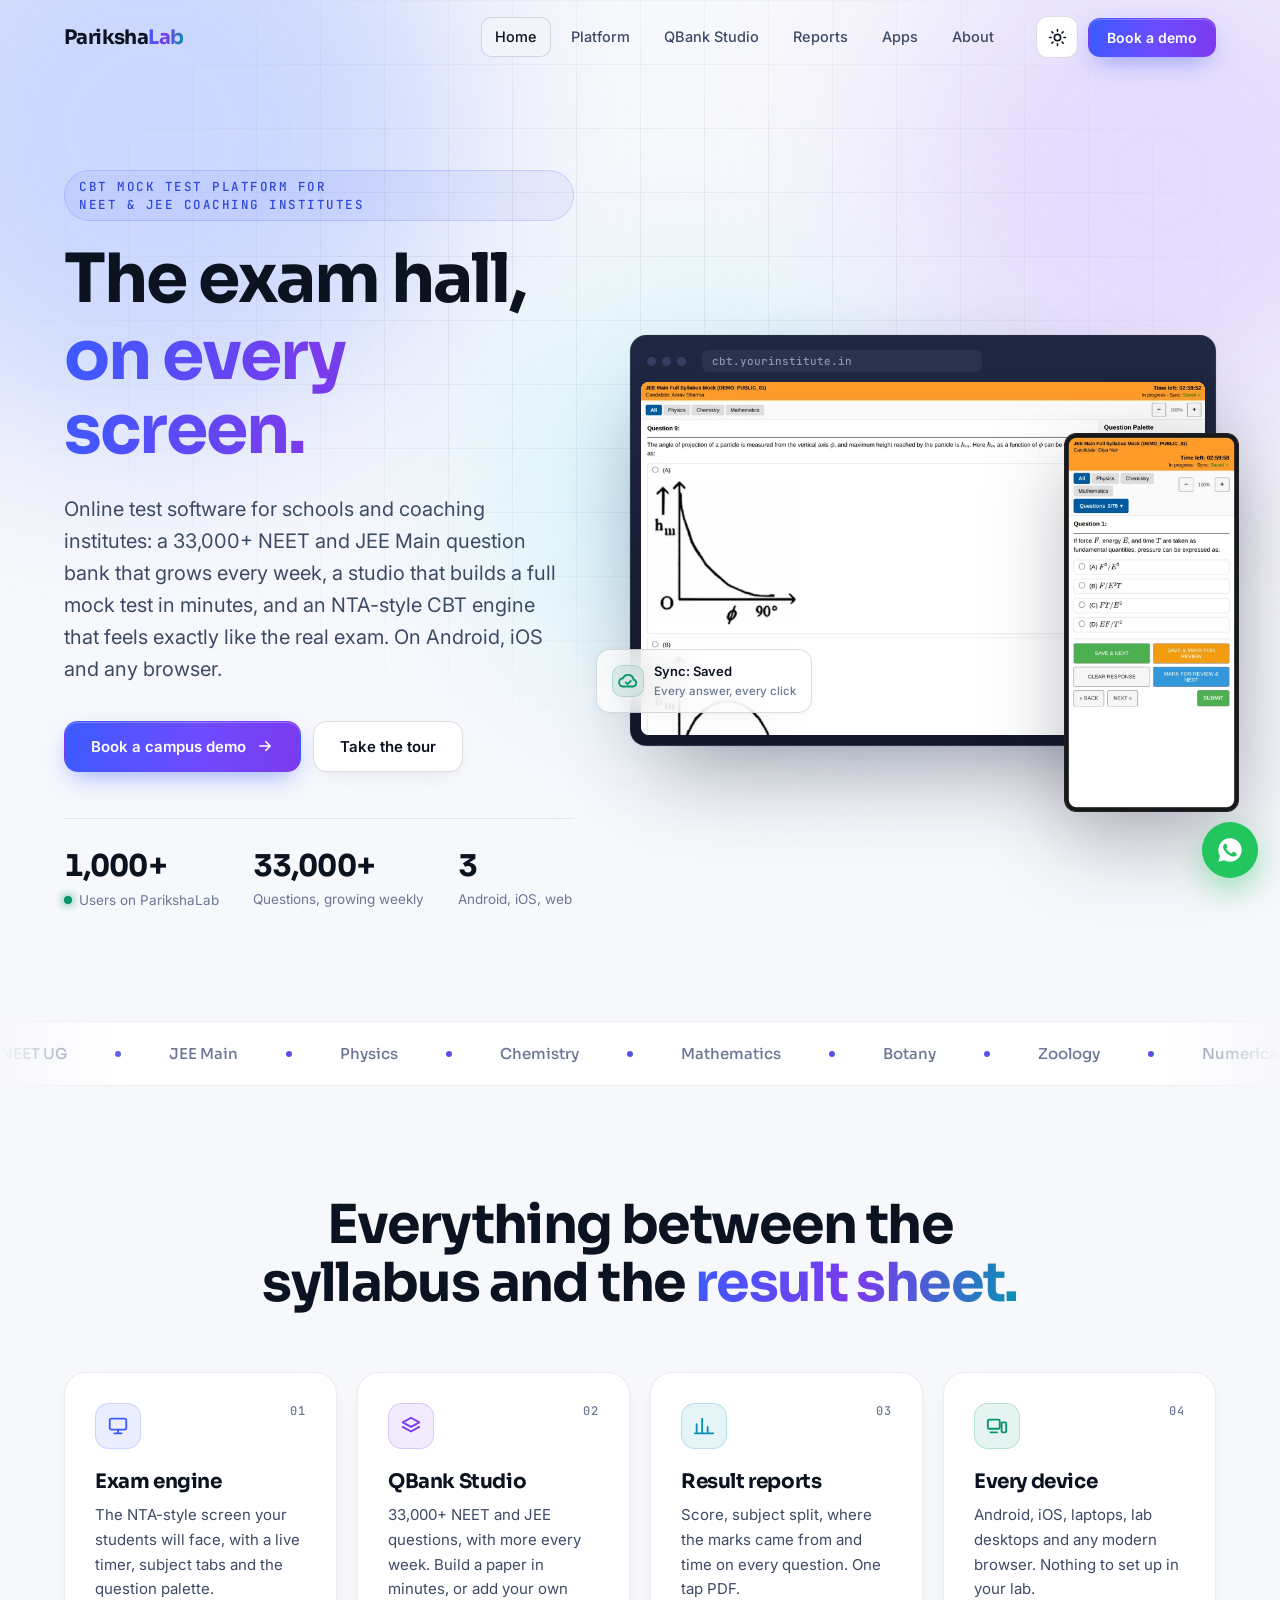
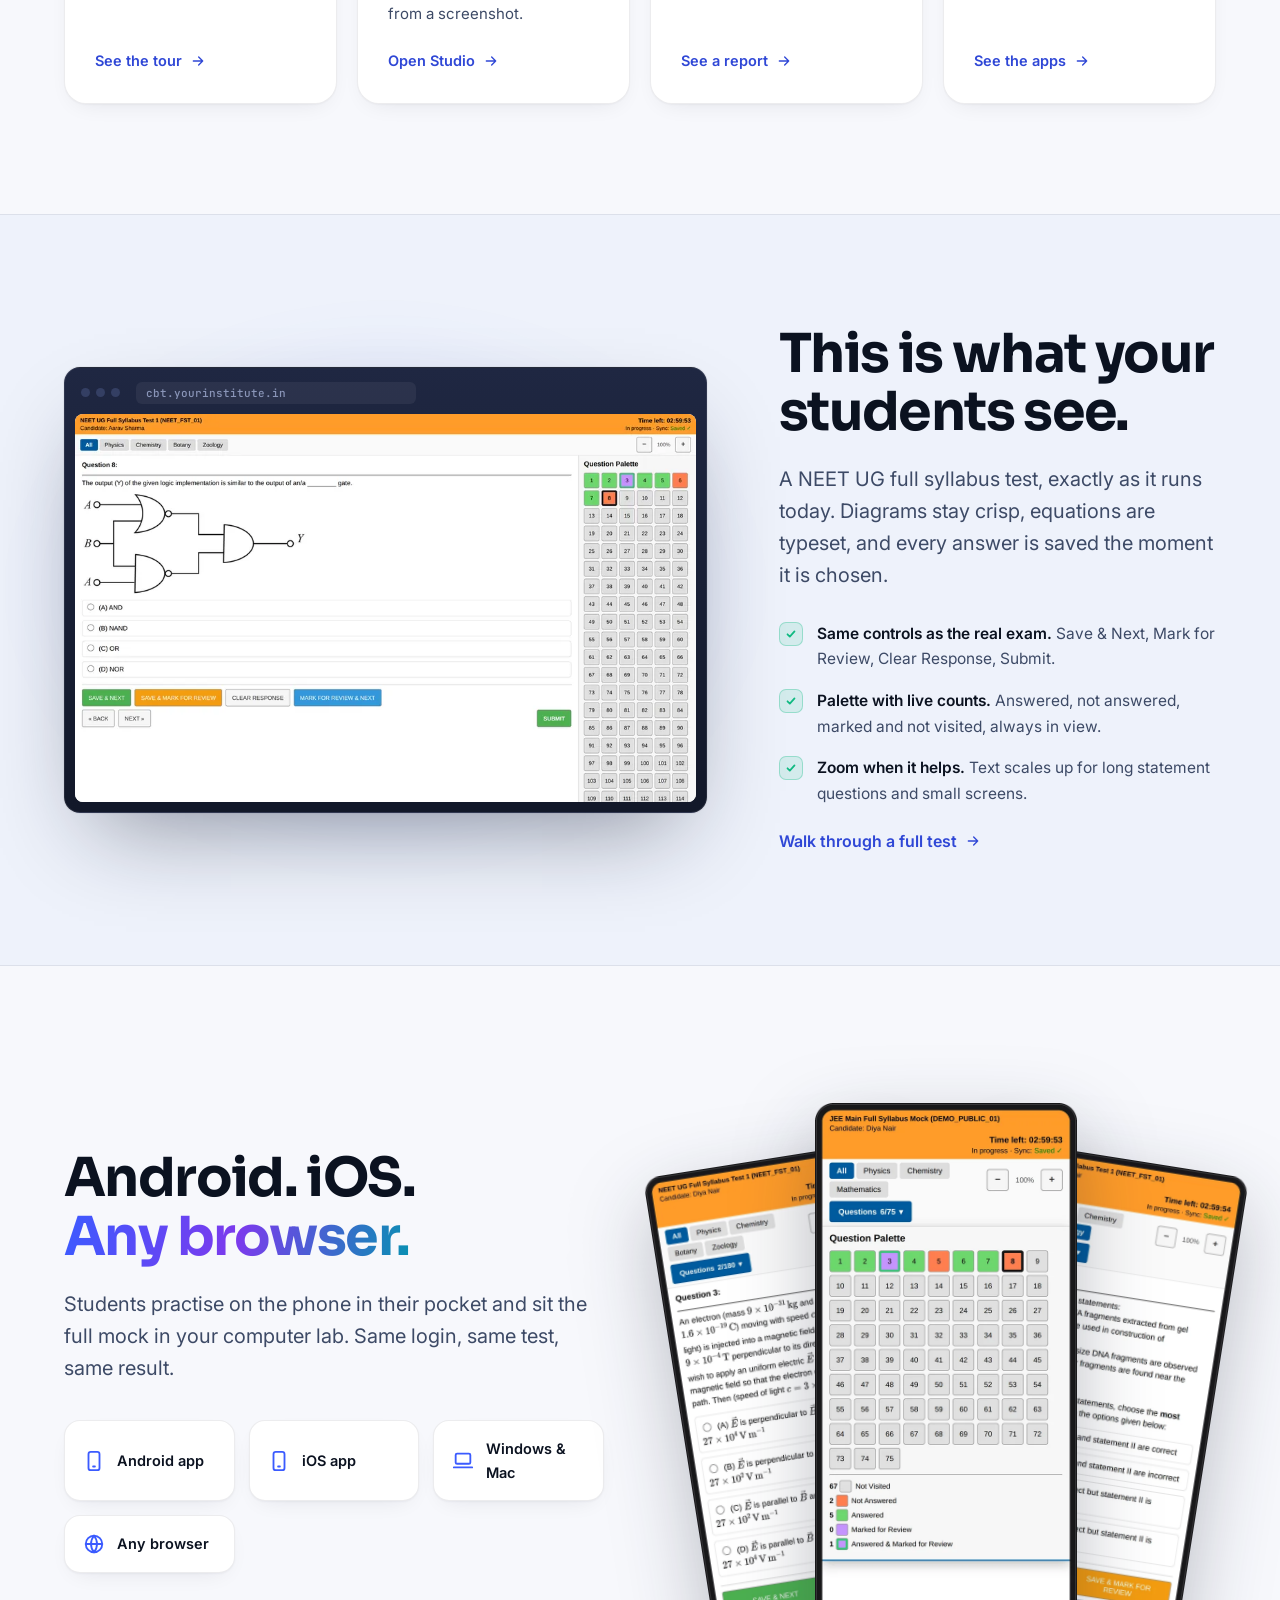
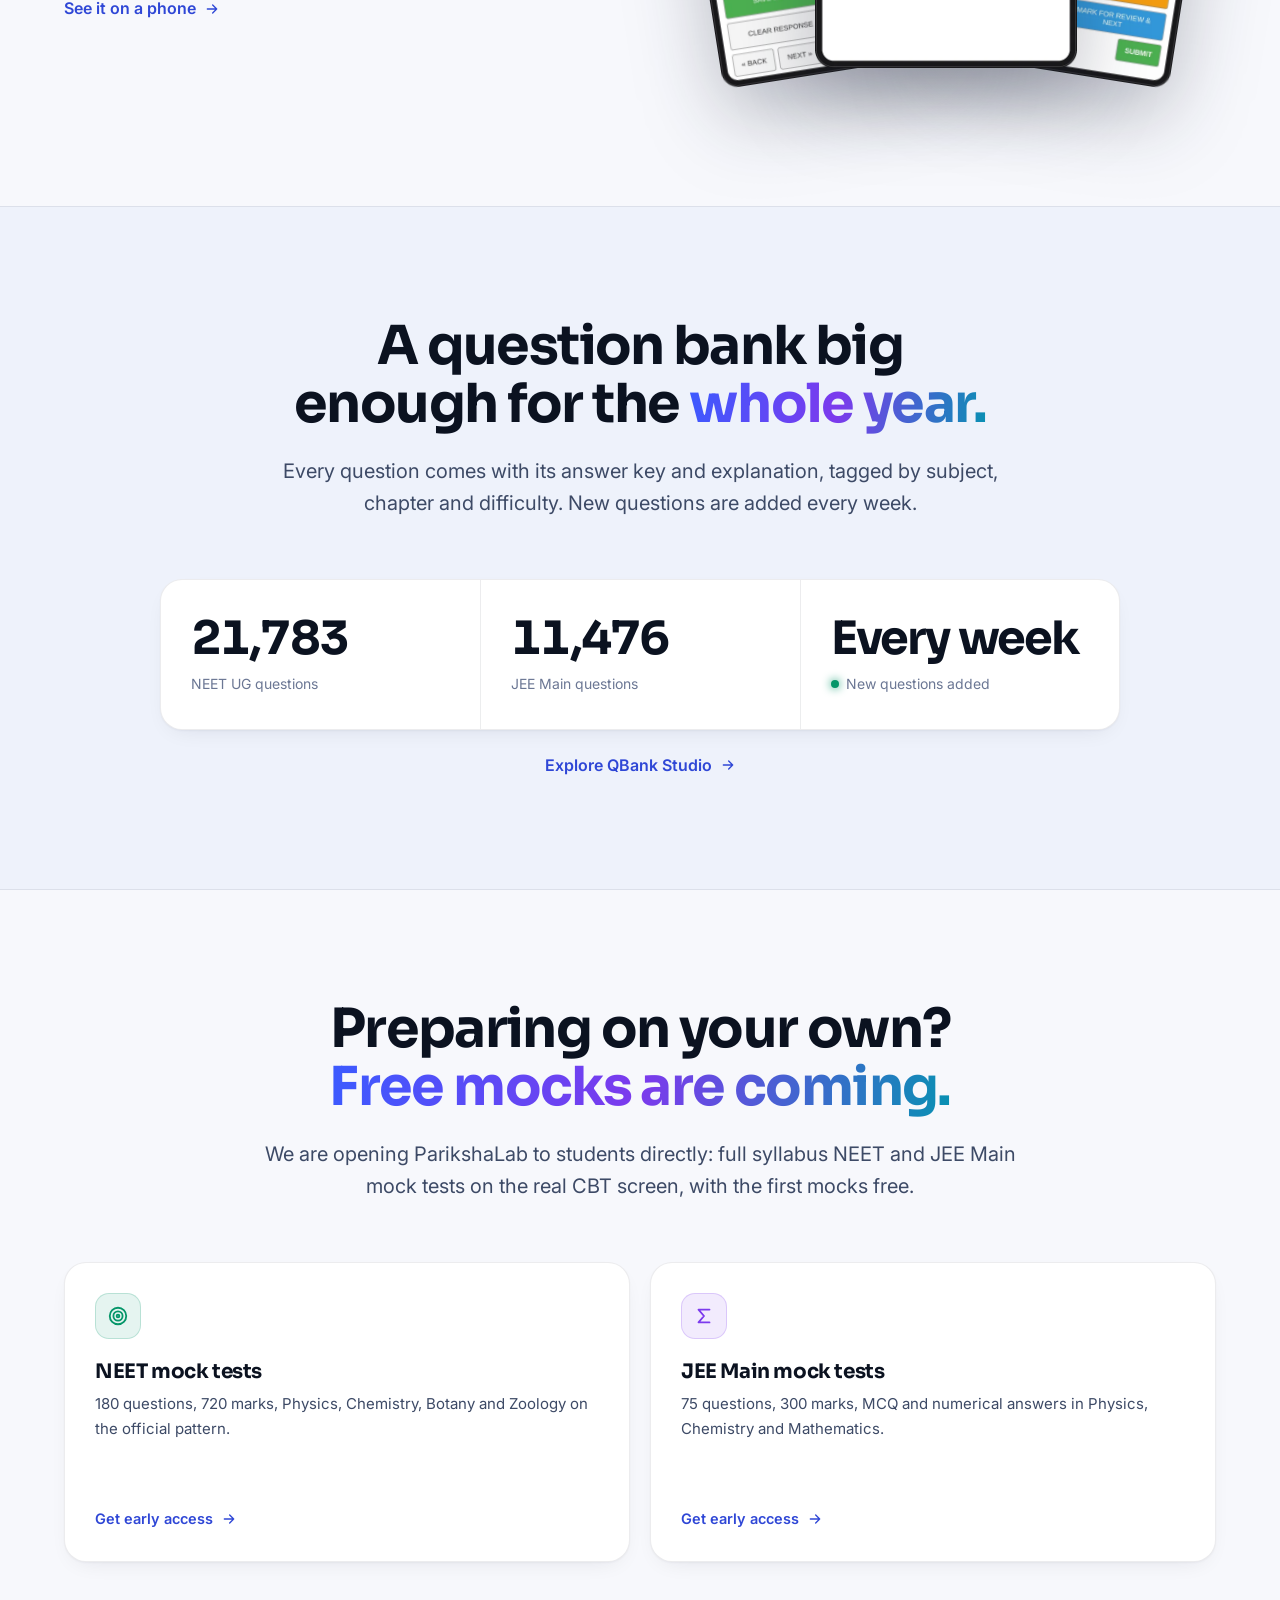
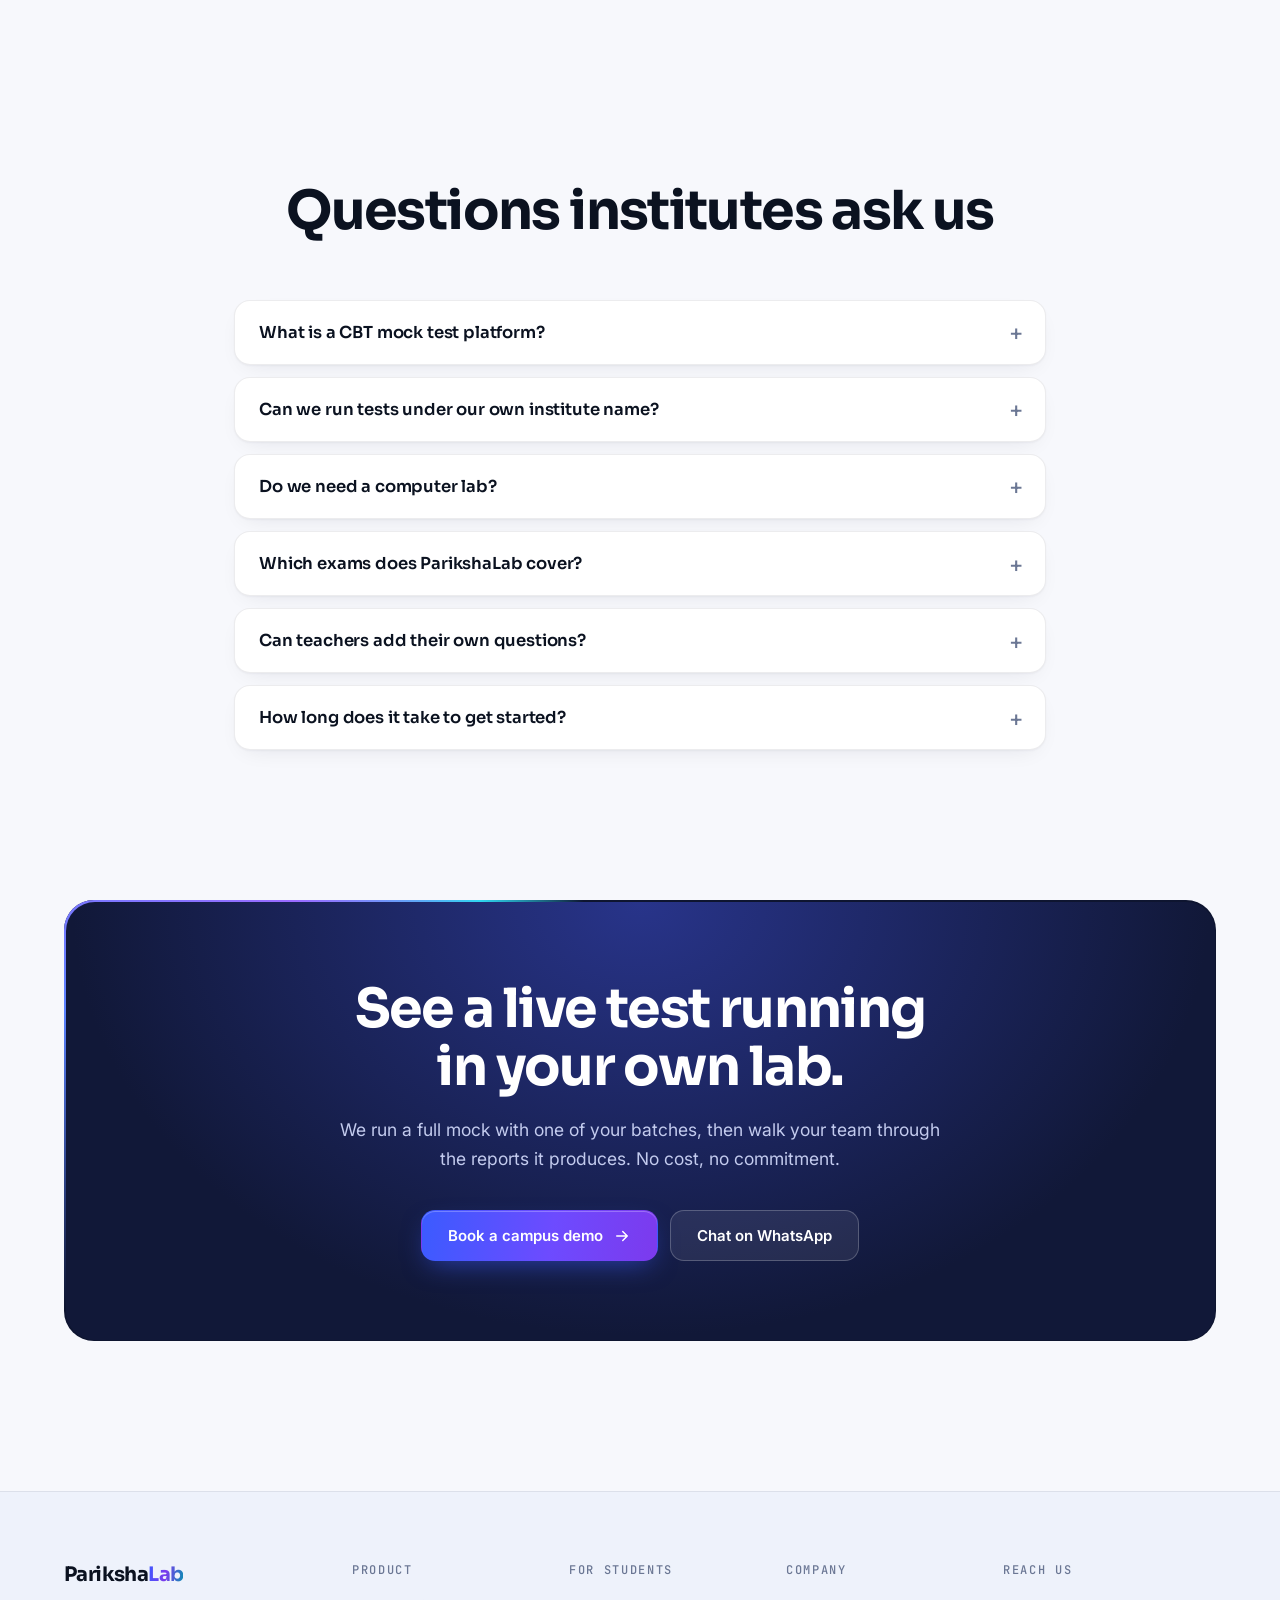
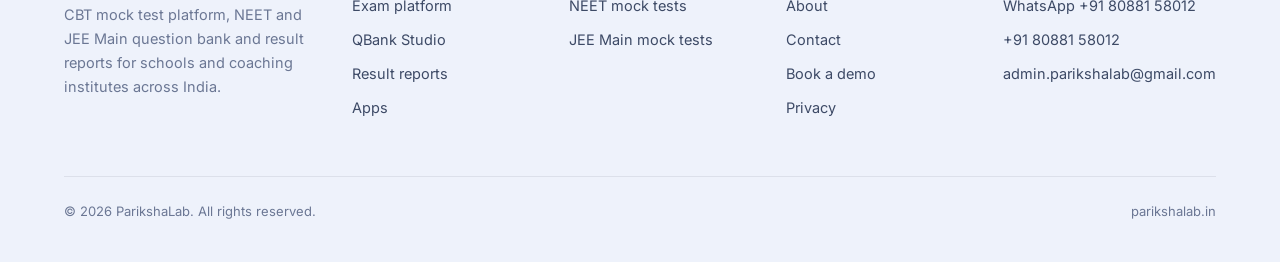
==== commit c29c4af5: "Add privacy policy page and footer Privacy link New privacy.html covering data collected, Razorpay p" ====
--- a/index.html
+++ b/index.html
@@ -185,7 +185,7 @@
       </div>
       <div><h4>Product</h4><ul><li><a href="platform.html">Exam platform</a></li><li><a href="qbank.html">QBank Studio</a></li><li><a href="reports.html">Result reports</a></li><li><a href="apps.html">Apps</a></li></ul></div>
       <div><h4>For students</h4><ul><li><a href="neet-mock-test.html">NEET mock tests</a></li><li><a href="jee-main-mock-test.html">JEE Main mock tests</a></li></ul></div>
-      <div><h4>Company</h4><ul><li><a href="about.html">About</a></li><li><a href="contact.html">Contact</a></li><li><a href="contact.html">Book a demo</a></li></ul></div>
+      <div><h4>Company</h4><ul><li><a href="about.html">About</a></li><li><a href="contact.html">Contact</a></li><li><a href="contact.html">Book a demo</a></li><li><a href="privacy.html">Privacy</a></li></ul></div>
       <div><h4>Reach us</h4><ul><li><a href="https://wa.me/918088158012?text=Hello%20ParikshaLab%2C%20I%20would%20like%20a%20demo%20for%20my%20institution." target="_blank" rel="noopener">WhatsApp +91 80881 58012</a></li><li><a href="tel:+918088158012">+91 80881 58012</a></li><li><a href="mailto:admin.parikshalab@gmail.com">admin.parikshalab@gmail.com</a></li></ul></div>
     </div>
     <div class="fine"><span>&copy; <span id="yr">2026</span> ParikshaLab. All rights reserved.</span><span>parikshalab.in</span></div>
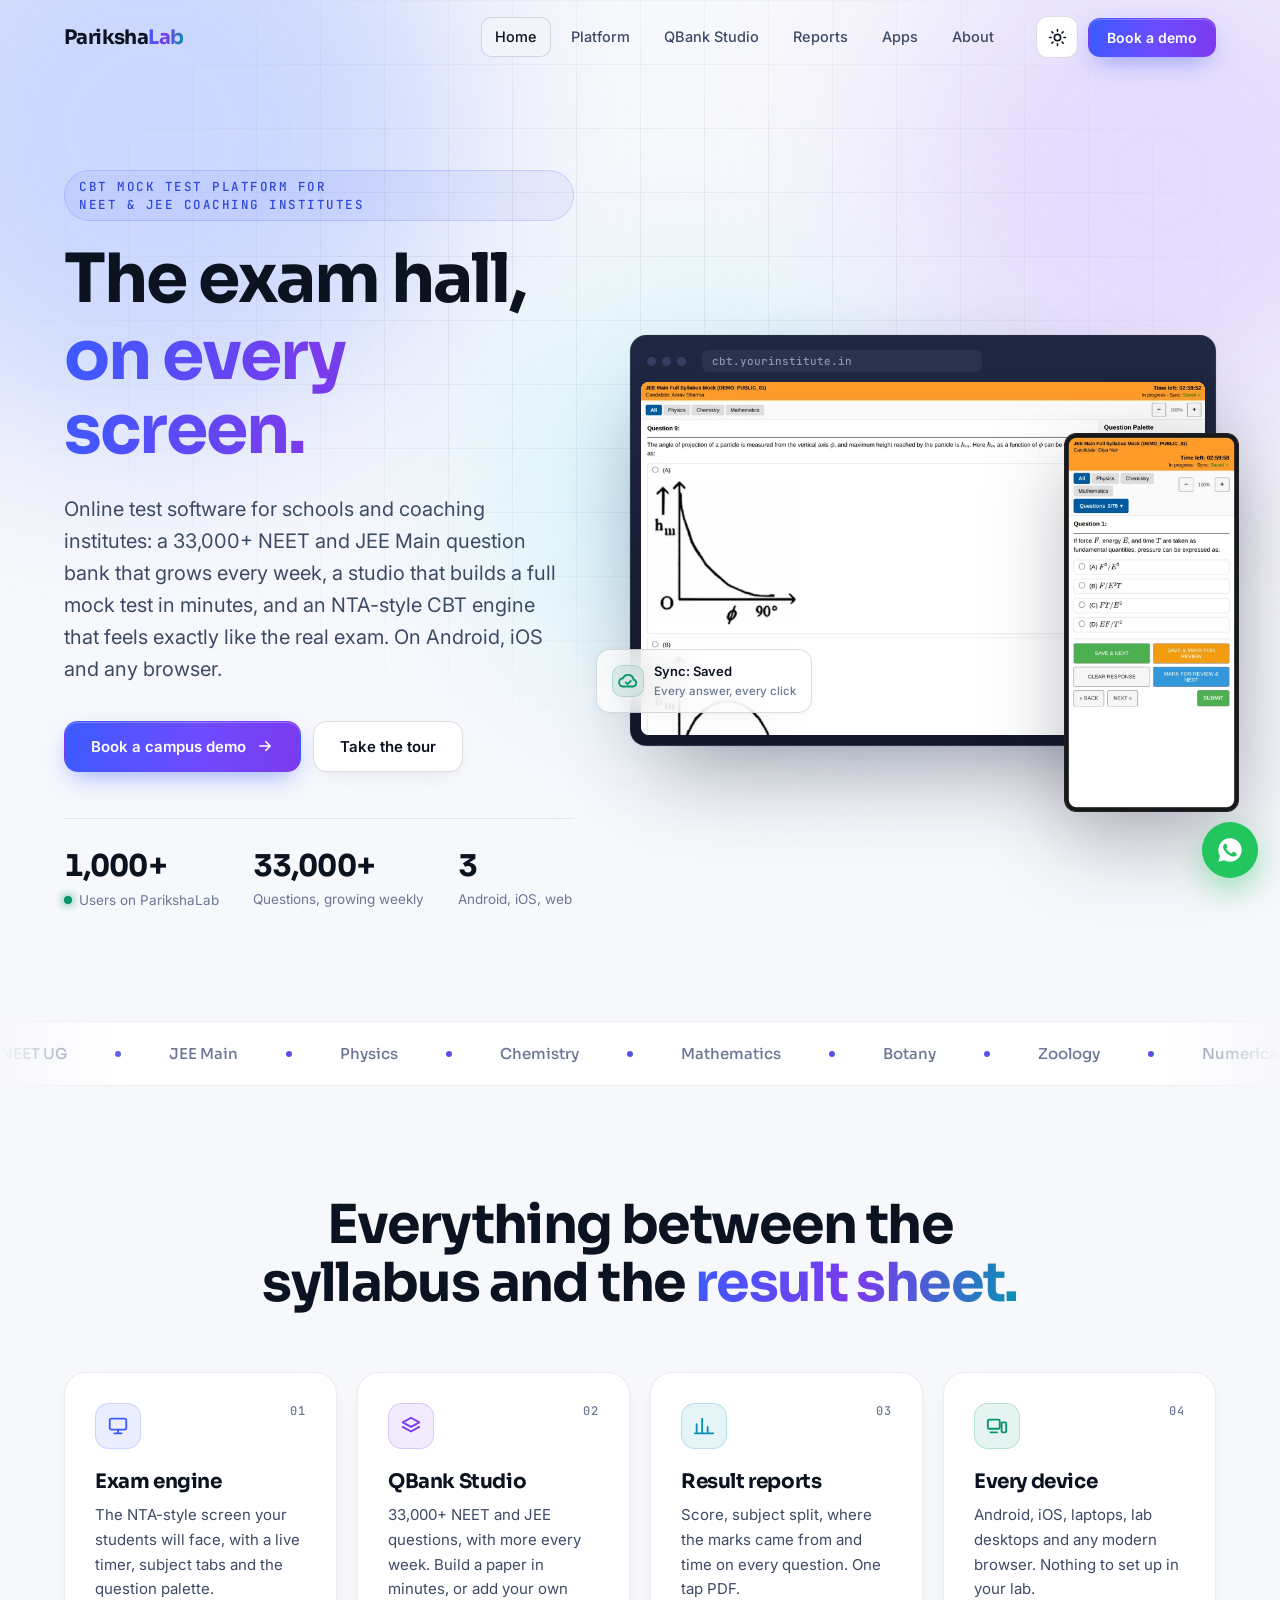
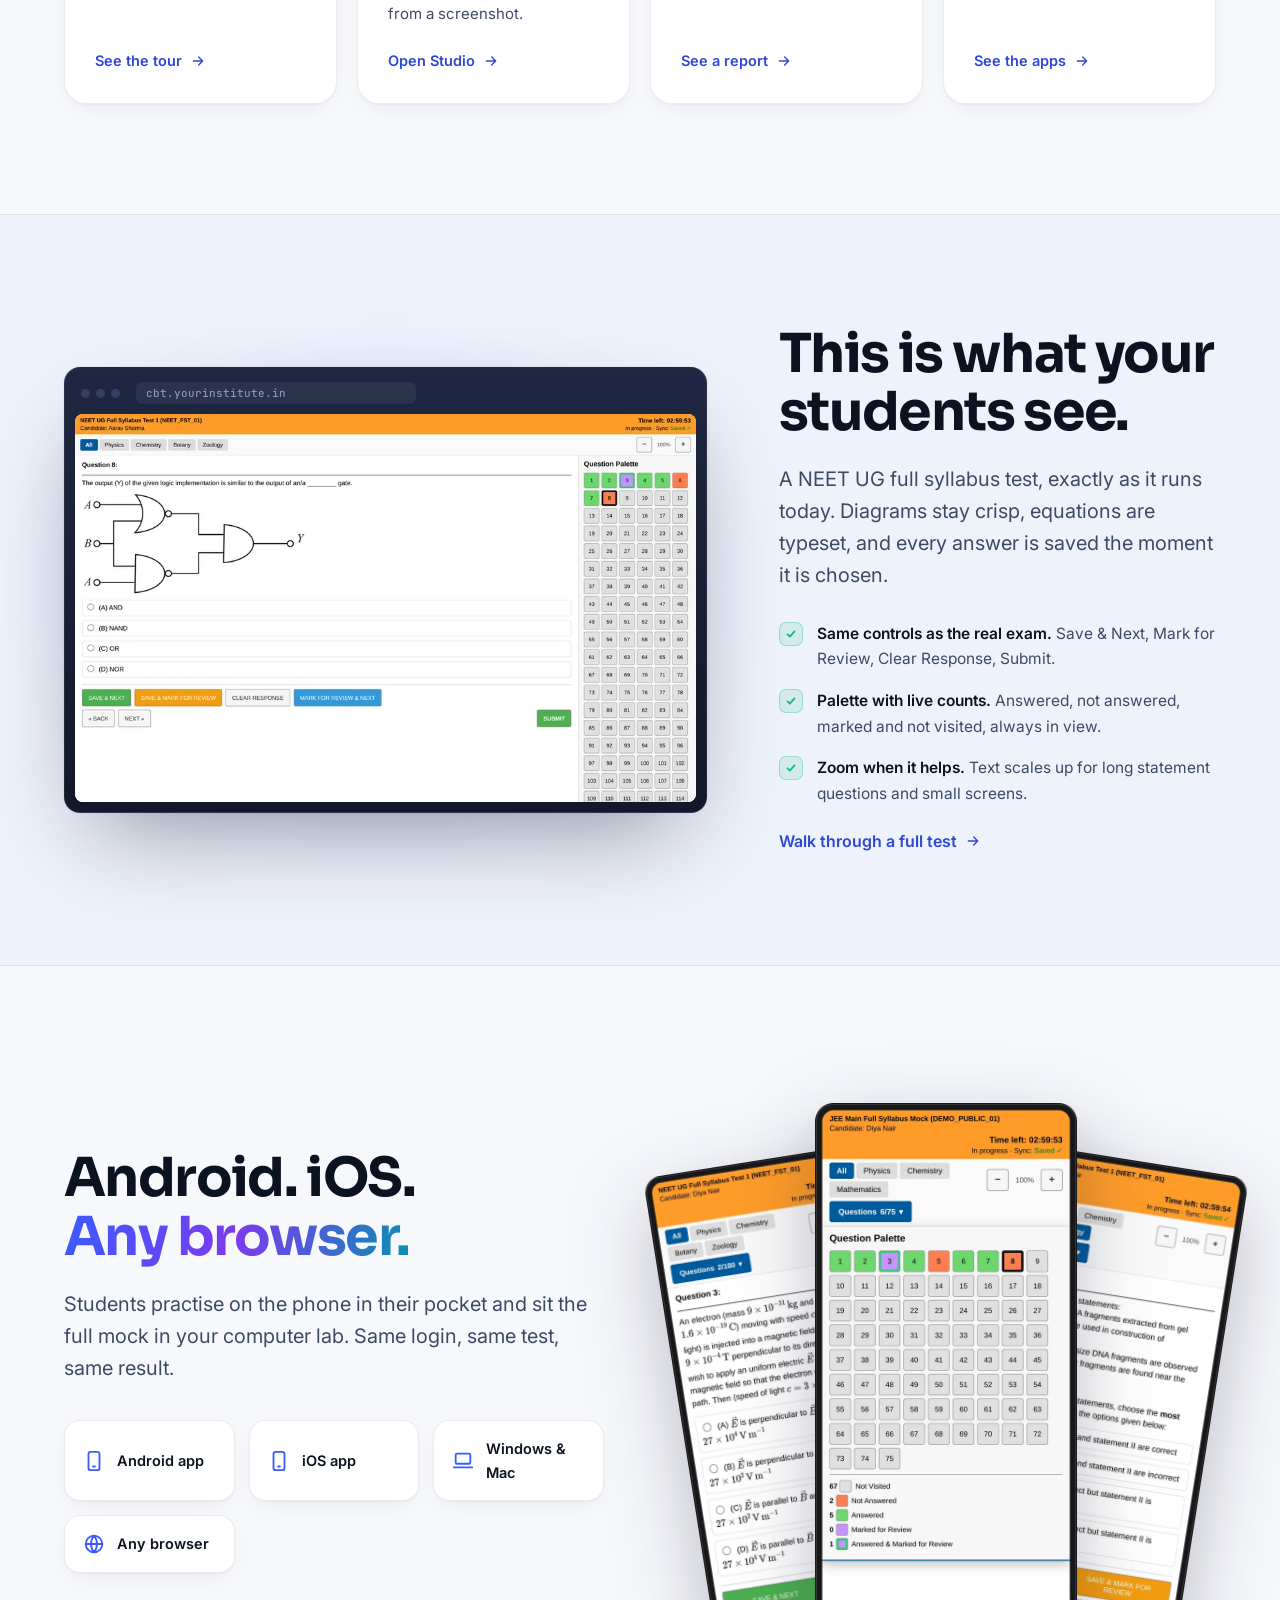
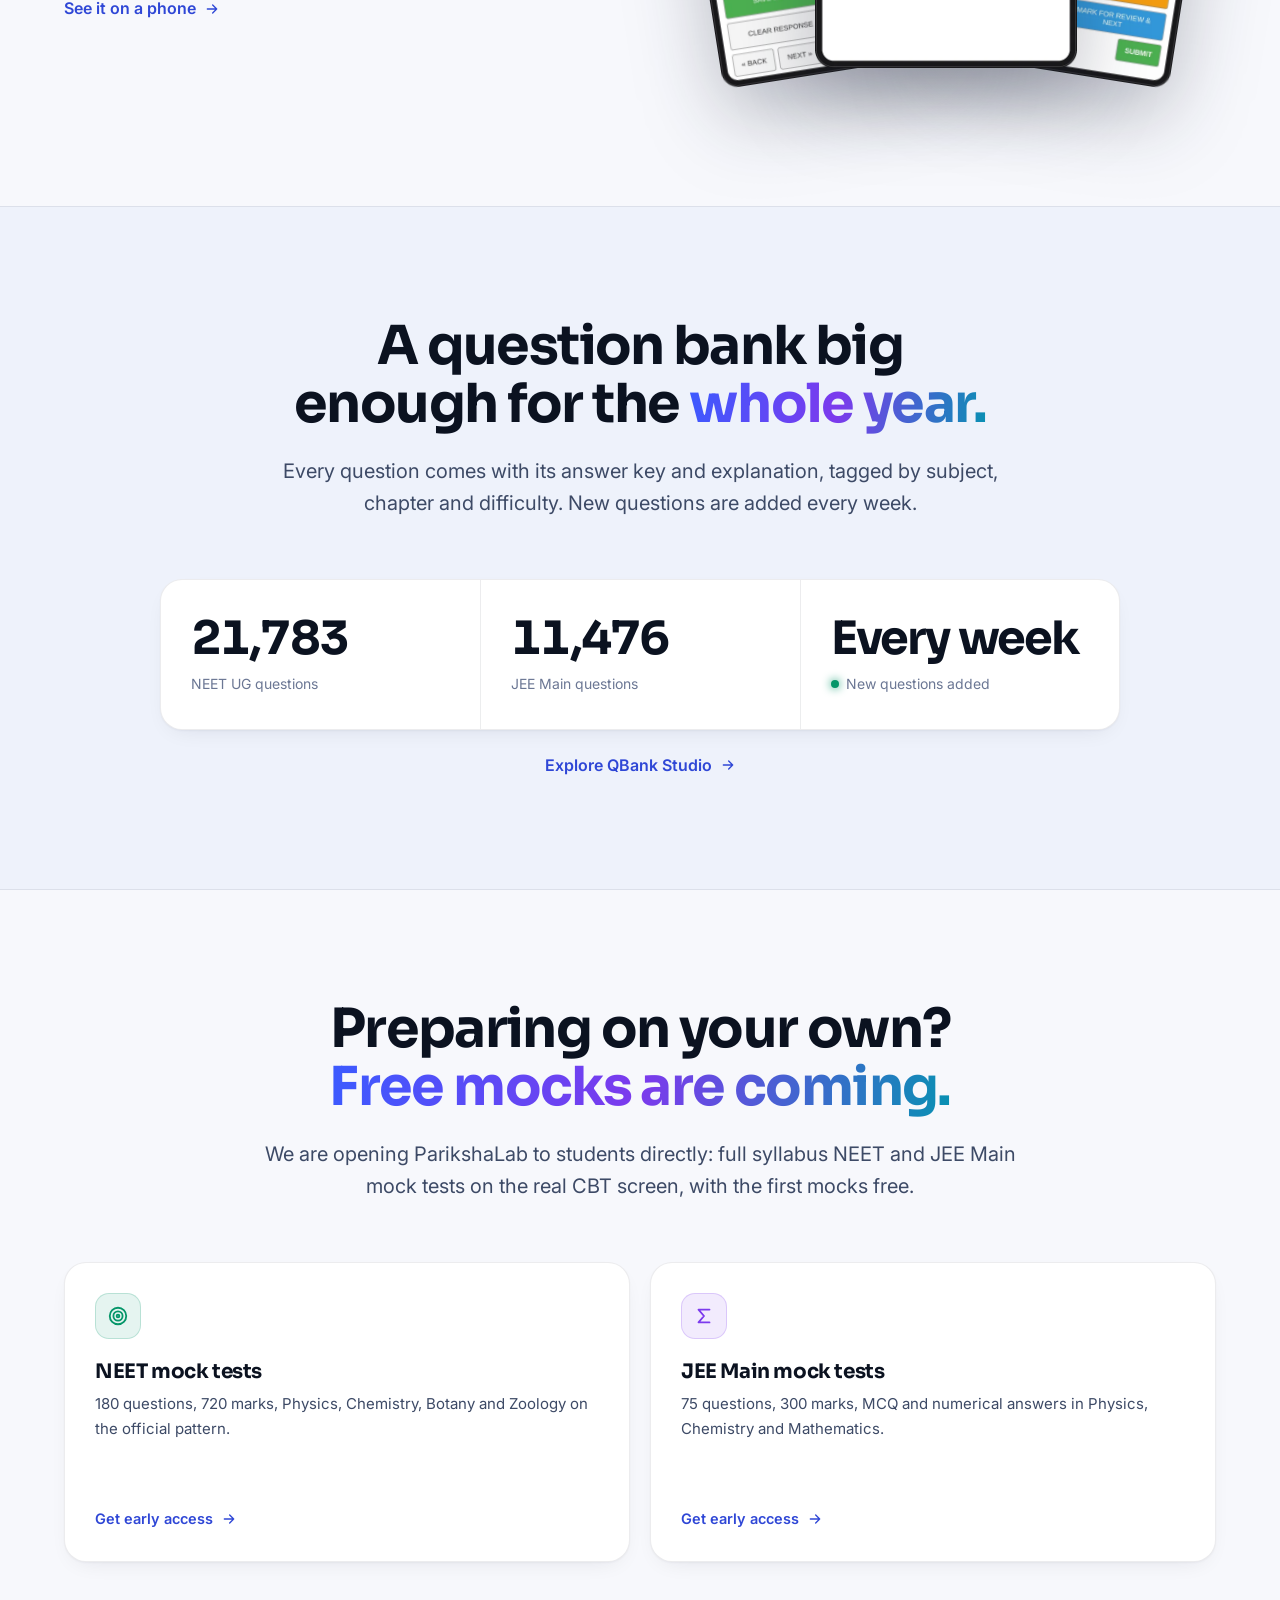
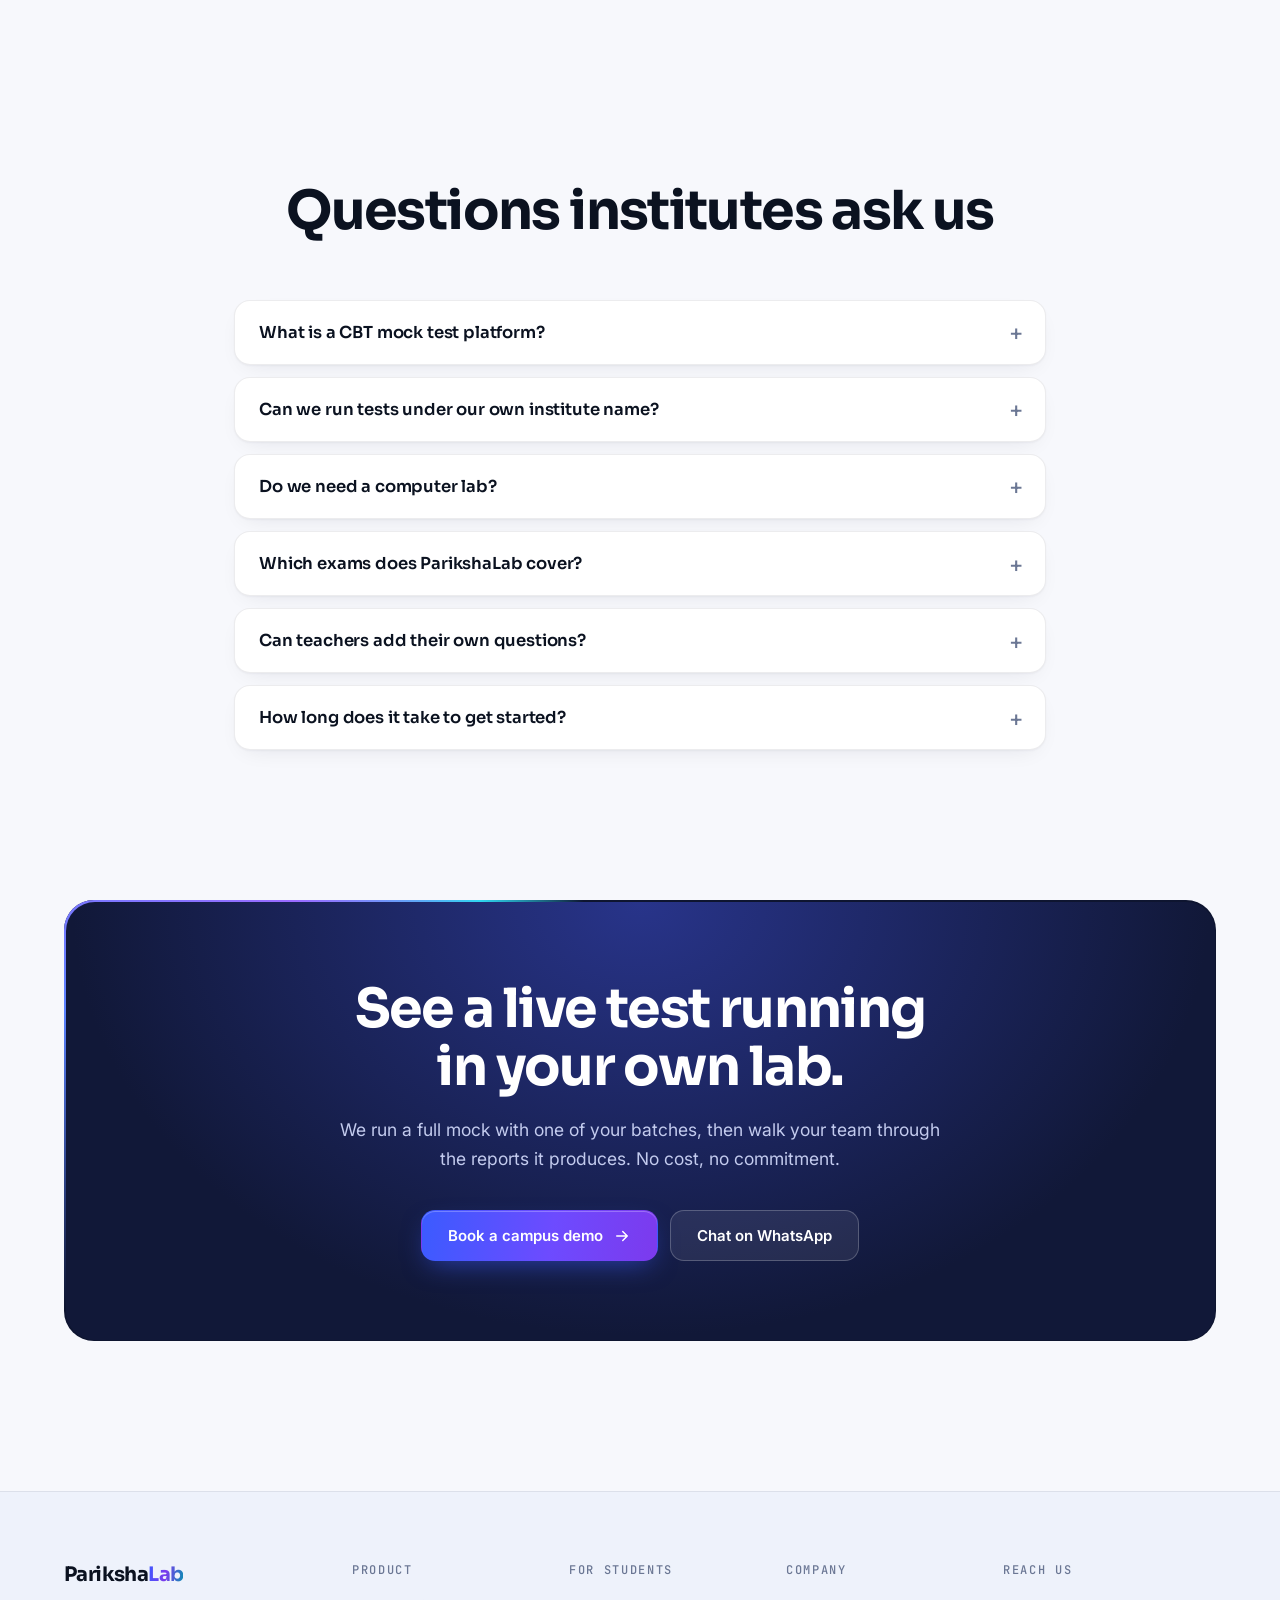
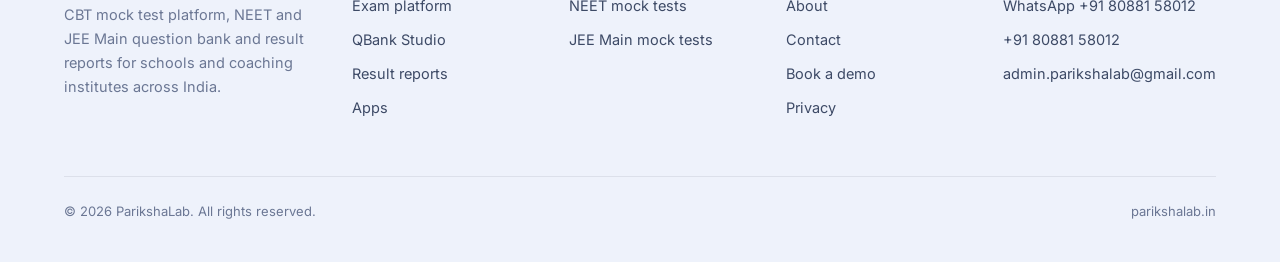
==== commit 9167d52a: "Add Google AdSense code to every page Places the AdSense verification snippet for ca-pub-28311087783" ====
--- a/index.html
+++ b/index.html
@@ -28,6 +28,7 @@
 <link rel="preconnect" href="https://fonts.gstatic.com" crossorigin>
 <link href="https://fonts.googleapis.com/css2?family=Sora:wght@500;600;700&family=Inter:wght@400;500;600&family=JetBrains+Mono:wght@500&display=swap" rel="stylesheet">
 <link rel="stylesheet" href="styles.css">
+<script async src="https://pagead2.googlesyndication.com/pagead/js/adsbygoogle.js?client=ca-pub-2831108778361226" crossorigin="anonymous"></script>
 </head>
 <body>
 <div class="progress" aria-hidden="true"></div>
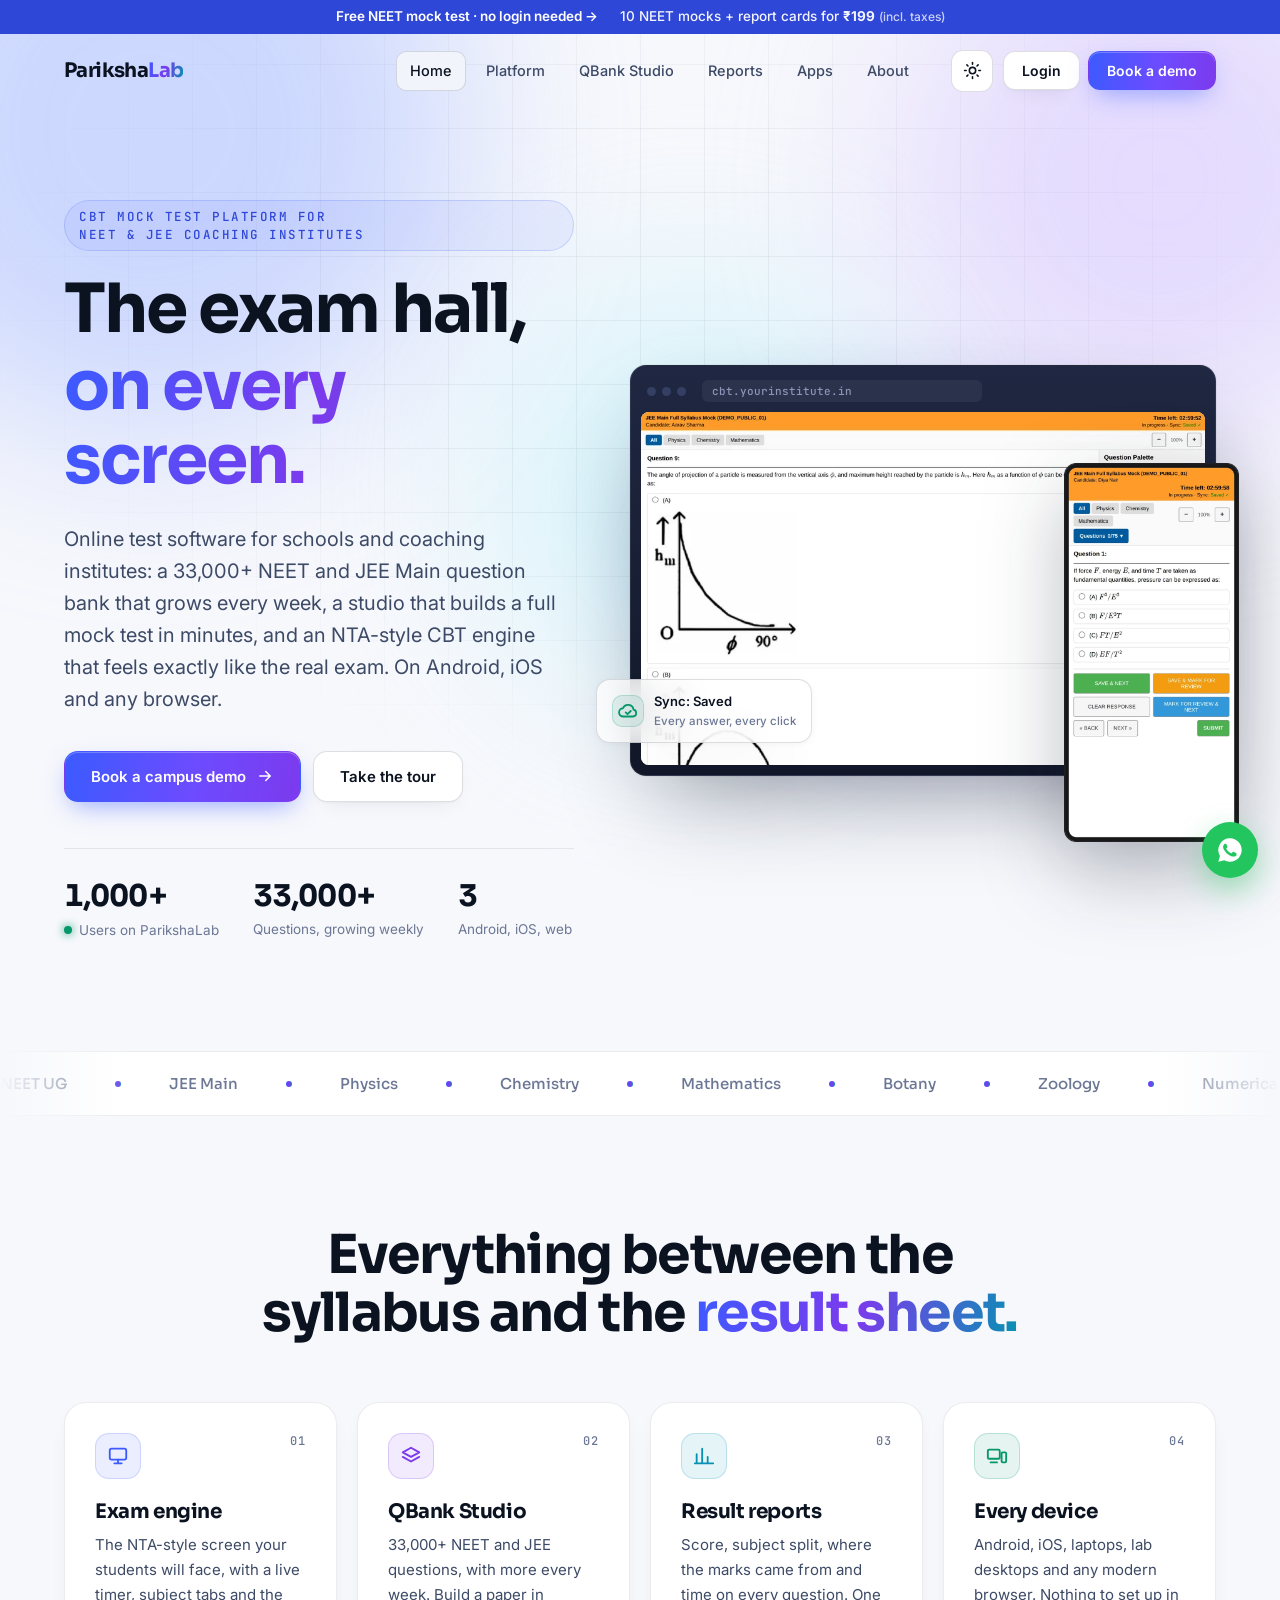
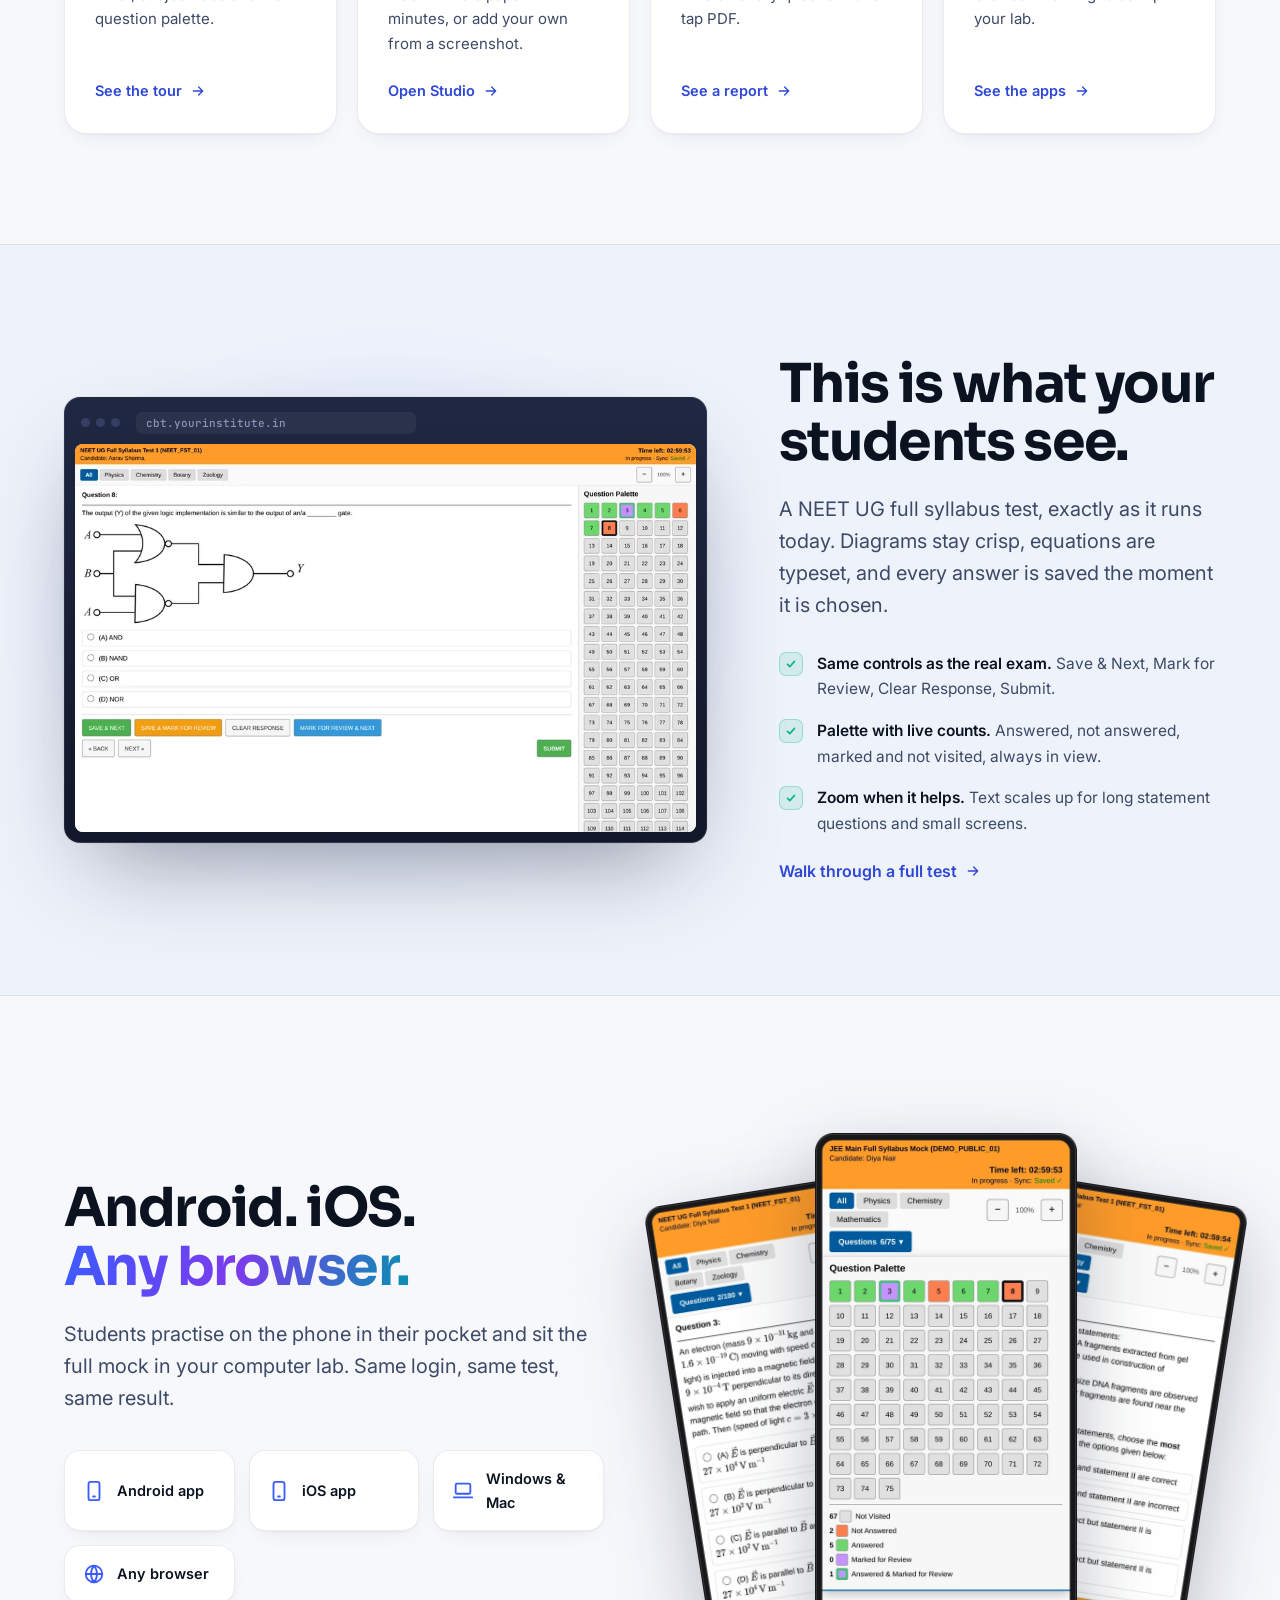
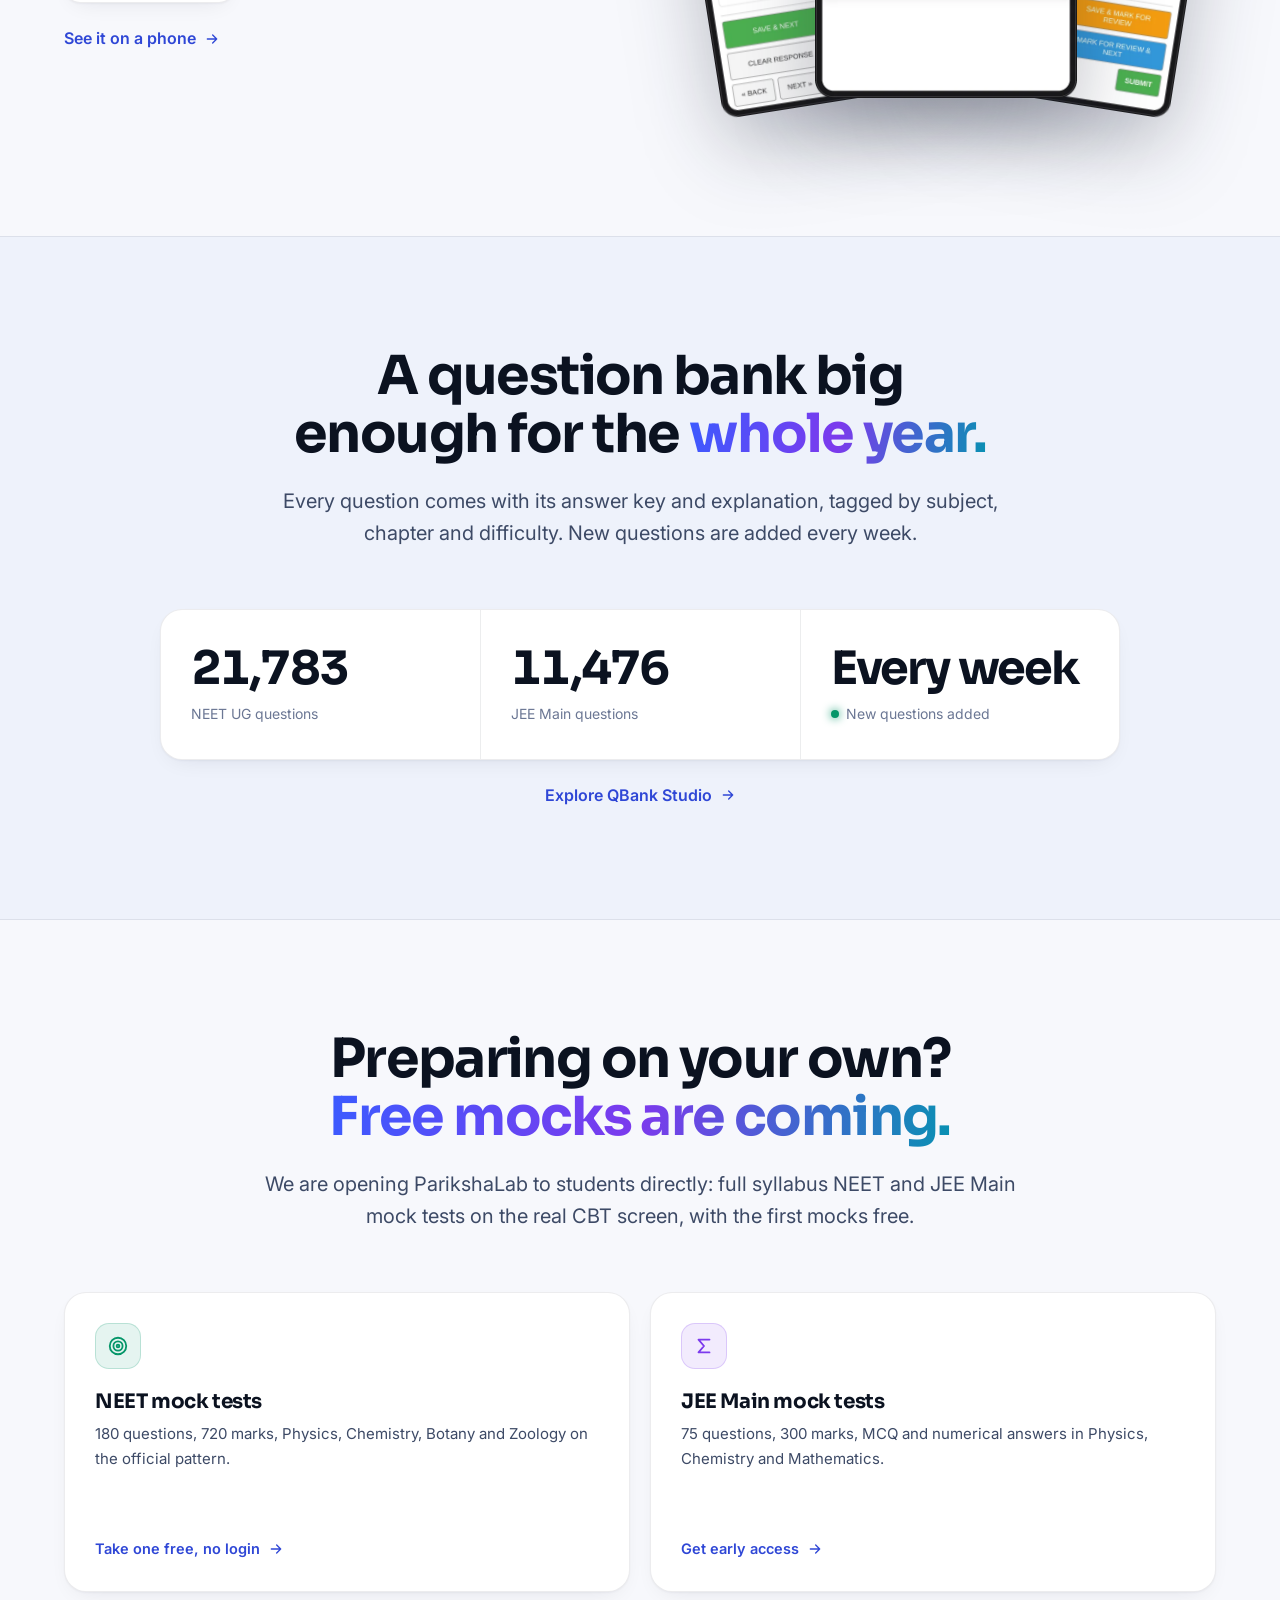
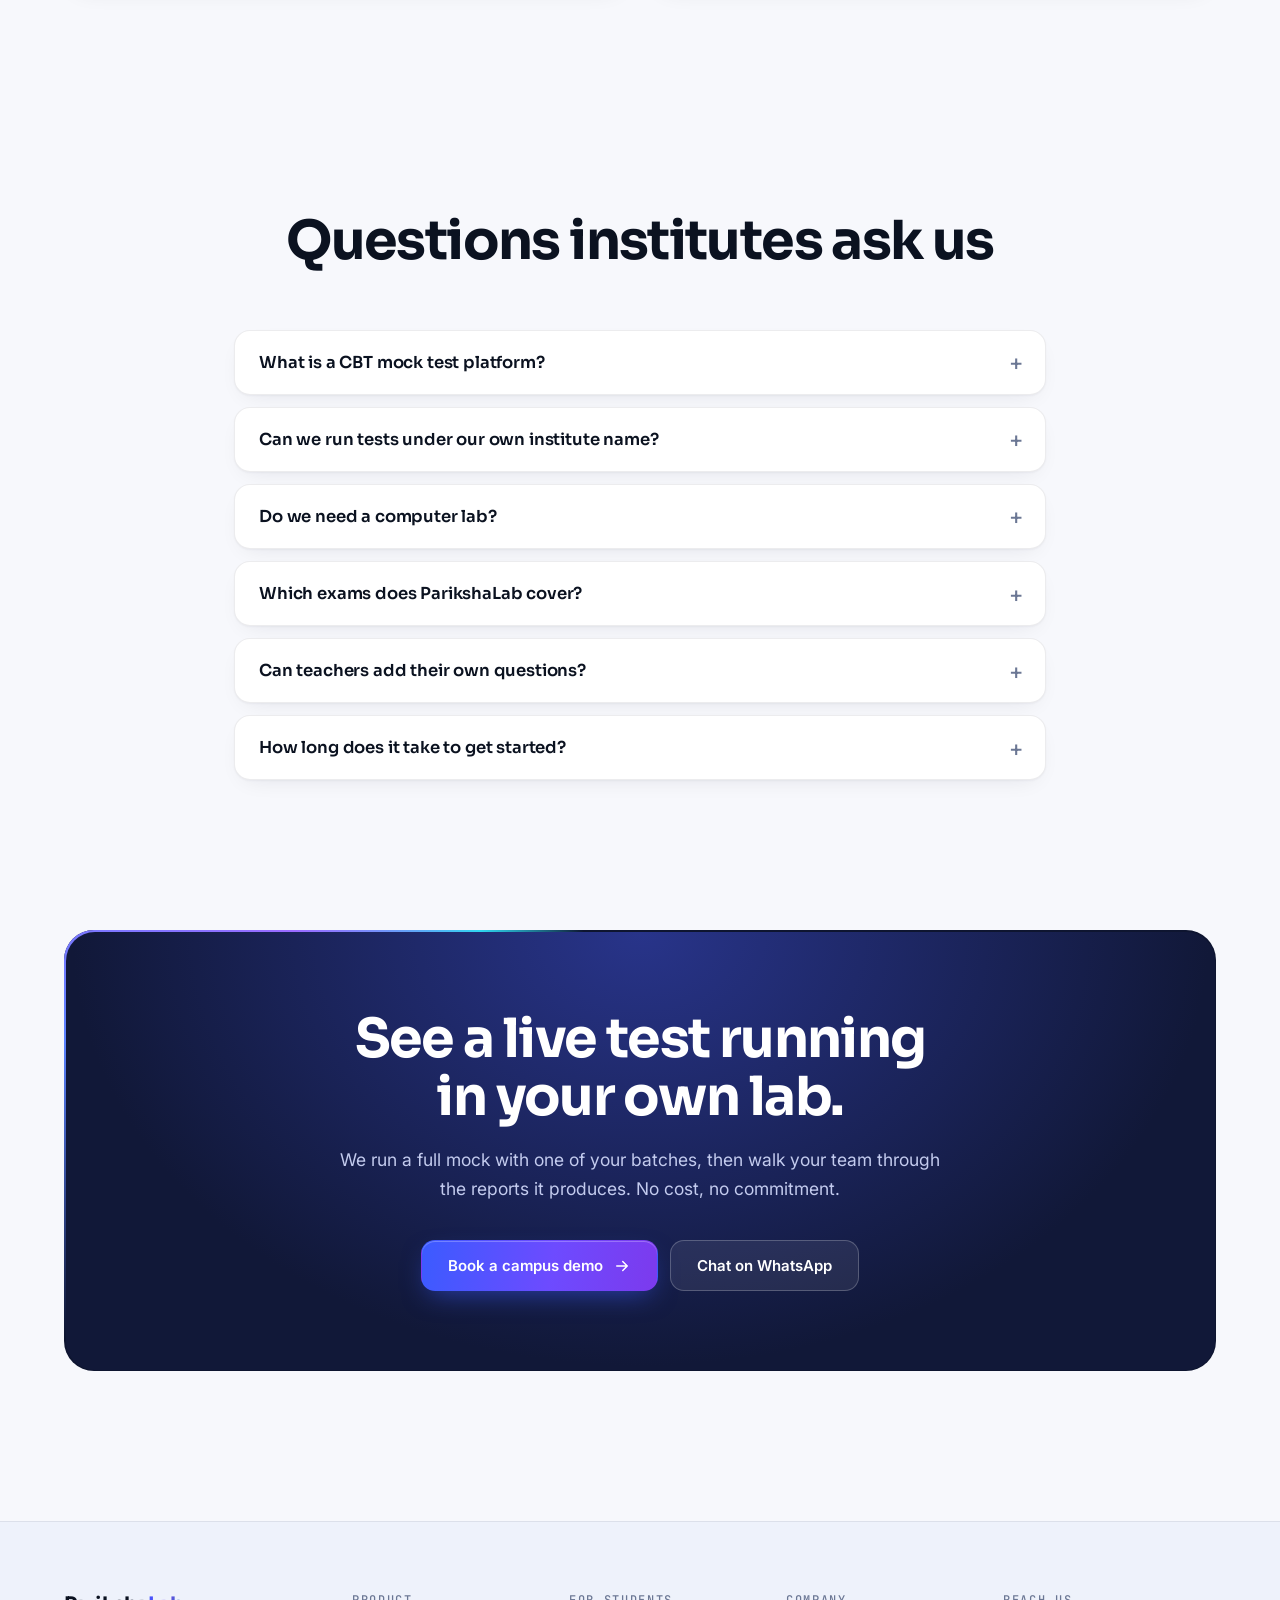
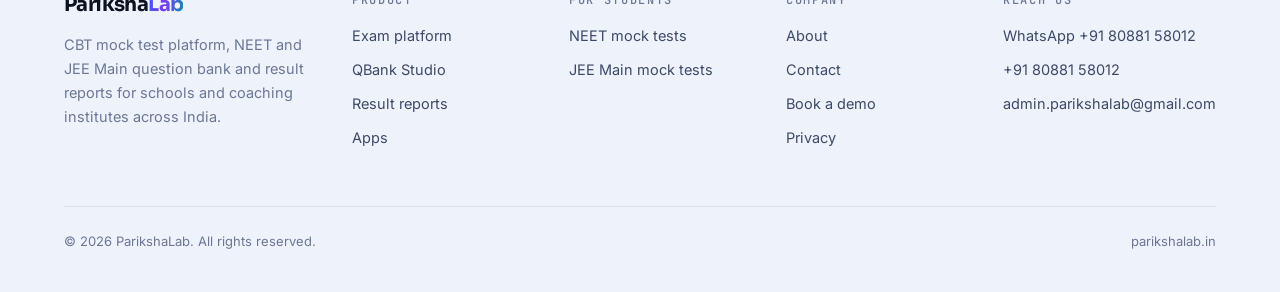
==== commit 193f9bad: "Free NEET test with no login, ₹199 10-mock offer and Login button - Offer strip on every page: free " ====
--- a/index.html
+++ b/index.html
@@ -33,12 +33,13 @@
 <body>
 <div class="progress" aria-hidden="true"></div>
 <header class="nav" id="nav">
+  <div class="promo" role="region" aria-label="Free NEET test offer"><div class="wrap promo-in"><a class="promo-free" href="https://test.parikshalab.in/free/neet/">Free NEET mock test &middot; no login needed &rarr;</a><a class="promo-paid" href="https://test.parikshalab.in/signup/?exam=NEET">10 NEET mocks + report cards for <b>&#8377;199</b> <span>(incl. taxes)</span></a></div></div>
   <div class="wrap nav-in">
     <a class="brand" href="index.html" aria-label="ParikshaLab home"><span>Pariksha<b>Lab</b></span></a>
-    <nav class="links" id="links" aria-label="Main"><a href="index.html" class="active" aria-current="page">Home</a><a href="platform.html">Platform</a><a href="qbank.html">QBank Studio</a><a href="reports.html">Reports</a><a href="apps.html">Apps</a><a href="about.html">About</a></nav>
+    <nav class="links" id="links" aria-label="Main"><a href="index.html" class="active" aria-current="page">Home</a><a href="platform.html">Platform</a><a href="qbank.html">QBank Studio</a><a href="reports.html">Reports</a><a href="apps.html">Apps</a><a href="about.html">About</a><a class="m-only" href="https://test.parikshalab.in/login/">Login</a></nav>
     <div class="nav-act">
       <button class="theme-btn" id="theme" type="button" aria-label="Switch to dark theme"><svg class="sun" viewBox="0 0 24 24" fill="none" stroke="currentColor" stroke-width="2" stroke-linecap="round"><circle cx="12" cy="12" r="4"/><path d="M12 2v2M12 20v2M4.9 4.9l1.4 1.4M17.7 17.7l1.4 1.4M2 12h2M20 12h2M4.9 19.1l1.4-1.4M17.7 6.3l1.4-1.4"/></svg><svg class="moon" viewBox="0 0 24 24" fill="none" stroke="currentColor" stroke-width="2" stroke-linecap="round" stroke-linejoin="round"><path d="M20 14.5A8 8 0 0 1 9.5 4a8 8 0 1 0 10.5 10.5z"/></svg></button>
-      <div class="nav-cta"><a class="btn btn-primary btn-sm" href="contact.html">Book a demo</a></div>
+      <div class="nav-cta"><a class="btn btn-ghost btn-sm" href="https://test.parikshalab.in/login/">Login</a><a class="btn btn-primary btn-sm" href="contact.html">Book a demo</a></div>
       <button class="burger" id="burger" aria-label="Menu" aria-expanded="false" aria-controls="links"><span></span><span></span><span></span></button>
     </div>
   </div>
@@ -150,7 +151,7 @@
       <p class="lede">We are opening ParikshaLab to students directly: full syllabus NEET and JEE Main mock tests on the real CBT screen, with the first mocks free.</p>
     </div>
     <div class="grid g2" data-stagger>
-      <a class="card pillar" href="neet-mock-test.html"><span class="ic g"><svg viewBox="0 0 24 24" fill="none" stroke="currentColor" stroke-width="2" stroke-linecap="round" stroke-linejoin="round" aria-hidden="true"><circle cx="12" cy="12" r="9"/><circle cx="12" cy="12" r="5"/><circle cx="12" cy="12" r="1.5"/></svg></span><h3>NEET mock tests</h3><p>180 questions, 720 marks, Physics, Chemistry, Botany and Zoology on the official pattern.</p><span class="link-arrow">Get early access <svg viewBox="0 0 24 24" fill="none" stroke="currentColor" stroke-width="2" stroke-linecap="round" stroke-linejoin="round" aria-hidden="true"><path d="M5 12h14M13 6l6 6-6 6"/></svg></span></a>
+      <a class="card pillar" href="neet-mock-test.html"><span class="ic g"><svg viewBox="0 0 24 24" fill="none" stroke="currentColor" stroke-width="2" stroke-linecap="round" stroke-linejoin="round" aria-hidden="true"><circle cx="12" cy="12" r="9"/><circle cx="12" cy="12" r="5"/><circle cx="12" cy="12" r="1.5"/></svg></span><h3>NEET mock tests</h3><p>180 questions, 720 marks, Physics, Chemistry, Botany and Zoology on the official pattern.</p><span class="link-arrow">Take one free, no login <svg viewBox="0 0 24 24" fill="none" stroke="currentColor" stroke-width="2" stroke-linecap="round" stroke-linejoin="round" aria-hidden="true"><path d="M5 12h14M13 6l6 6-6 6"/></svg></span></a>
       <a class="card pillar" href="jee-main-mock-test.html"><span class="ic v"><svg viewBox="0 0 24 24" fill="none" stroke="currentColor" stroke-width="2" stroke-linecap="round" stroke-linejoin="round" aria-hidden="true"><path d="M18 5H6l6 7-6 7h12"/></svg></span><h3>JEE Main mock tests</h3><p>75 questions, 300 marks, MCQ and numerical answers in Physics, Chemistry and Mathematics.</p><span class="link-arrow">Get early access <svg viewBox="0 0 24 24" fill="none" stroke="currentColor" stroke-width="2" stroke-linecap="round" stroke-linejoin="round" aria-hidden="true"><path d="M5 12h14M13 6l6 6-6 6"/></svg></span></a>
     </div>
   </div>
--- a/styles.css
+++ b/styles.css
@@ -476,3 +476,22 @@
 .faq-item summary::after{content:"+";position:absolute;right:22px;top:50%;transform:translateY(-50%);font:500 22px var(--body);color:var(--ink-3);transition:transform .2s var(--ease)}
 .faq-item[open] summary::after{transform:translateY(-50%) rotate(45deg)}
 .faq-item p{margin:0;padding:0 24px 22px;color:var(--ink-2);line-height:1.65}
+
+/* Free NEET test strip + login (2026-10-29): sits inside the fixed header, above the nav row */
+.promo{background:var(--accent-ink);color:#fff;font-size:13.5px;line-height:1.3}
+.promo-in{display:flex;flex-wrap:wrap;justify-content:center;align-items:center;gap:4px 22px;padding-block:8px}
+.promo a{color:#fff;font-weight:600;text-decoration:none}
+.promo a:hover{text-decoration:underline}
+.promo-paid{font-weight:500!important;opacity:.95}
+.promo-paid span{opacity:.8;font-size:12px}
+:root[data-theme="dark"] .promo{background:#2f47d6}
+.nav-cta{display:flex;gap:8px}
+nav.links a.m-only{display:none}
+.hero,.page-hero{padding-top:200px}
+@media (max-width:820px){
+  nav.links a.m-only{display:block}
+  .nav-cta{display:none}
+  .promo{font-size:12.5px}
+  .promo-in{gap:2px 14px;padding-block:6px}
+  .hero,.page-hero{padding-top:172px}
+}
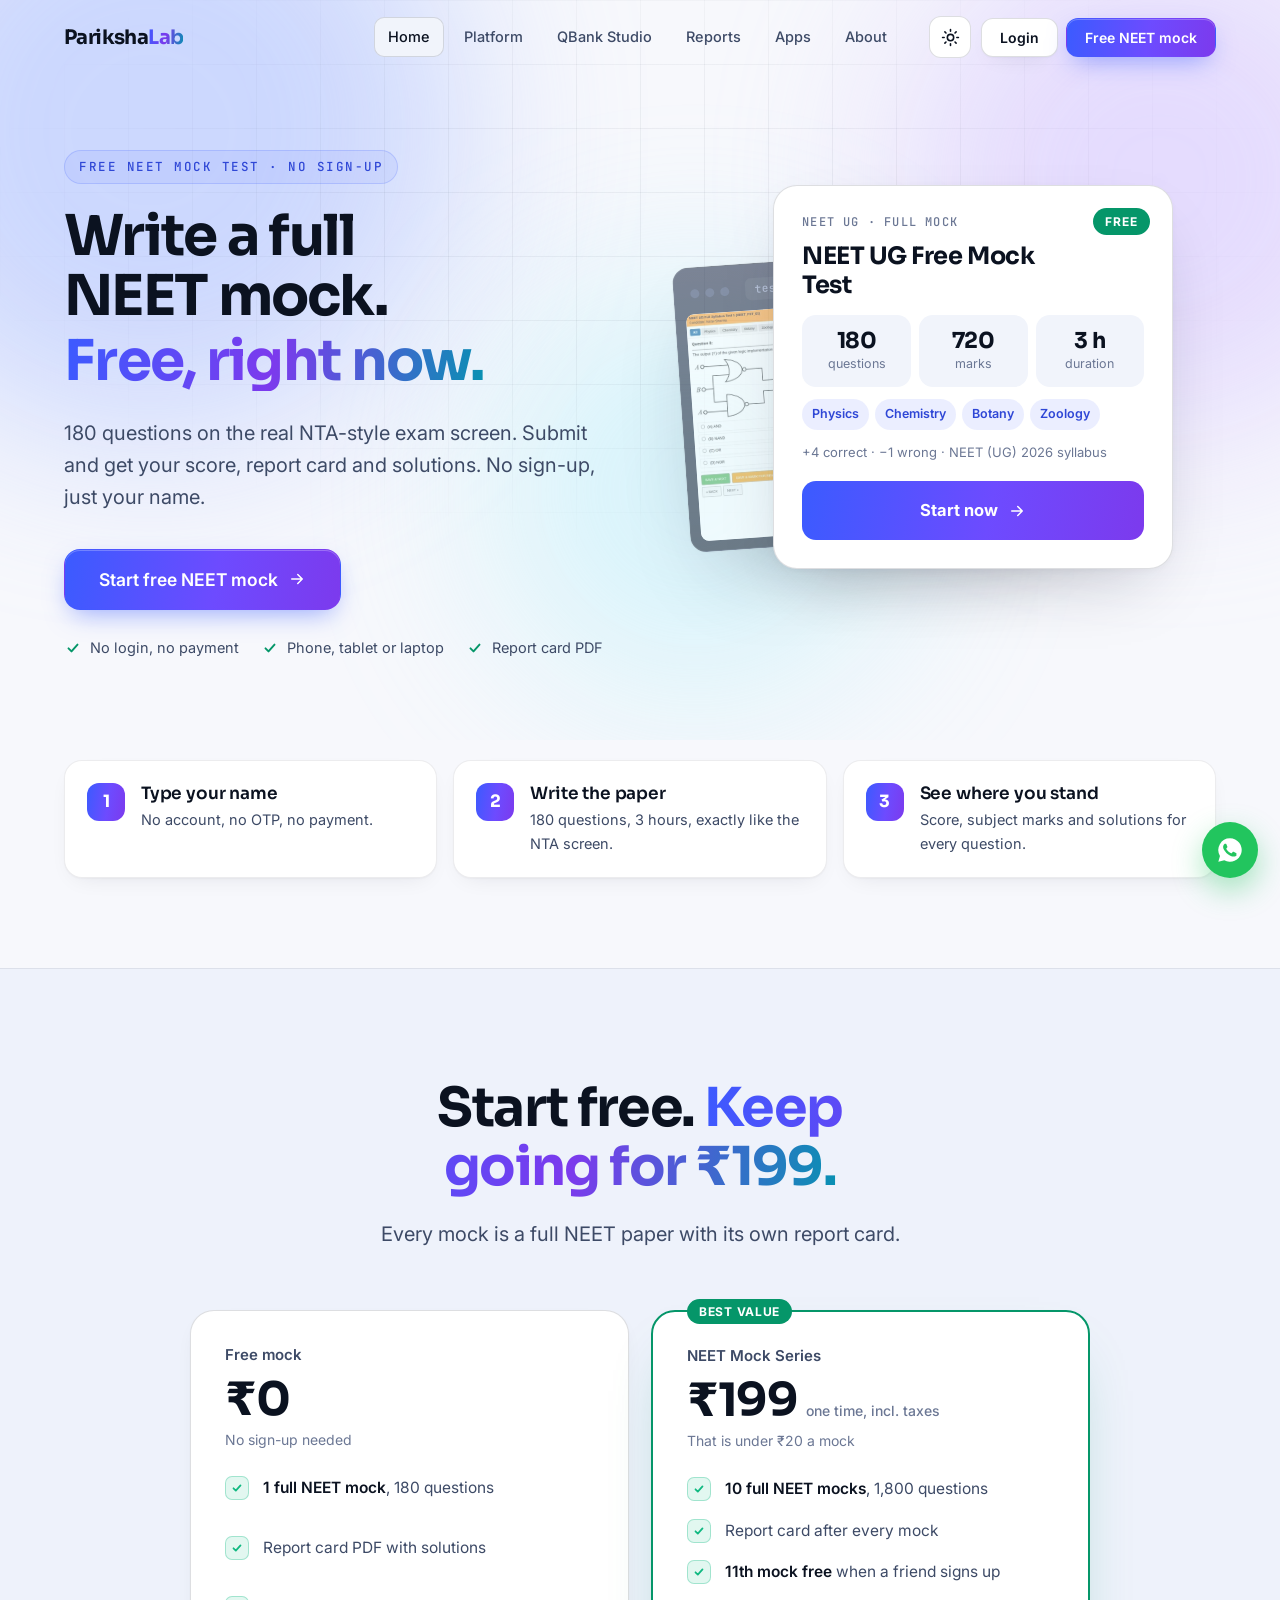
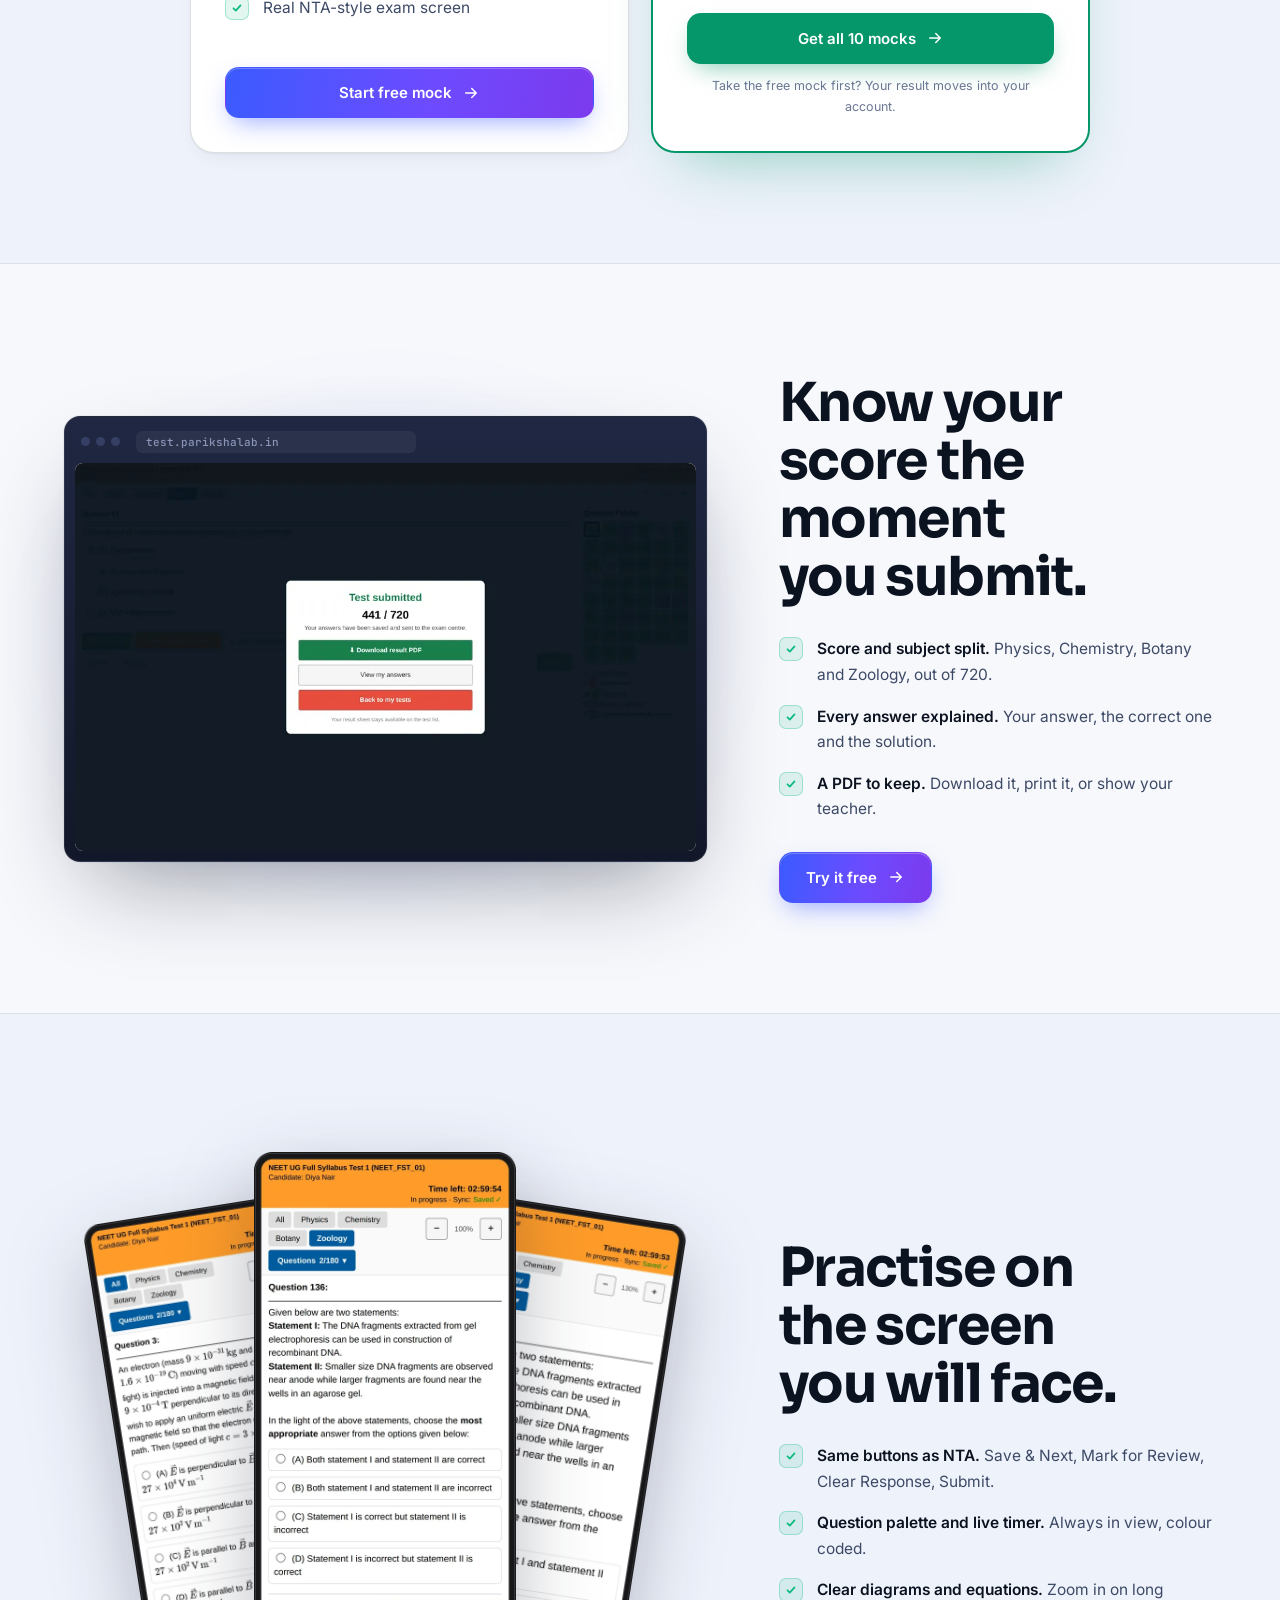
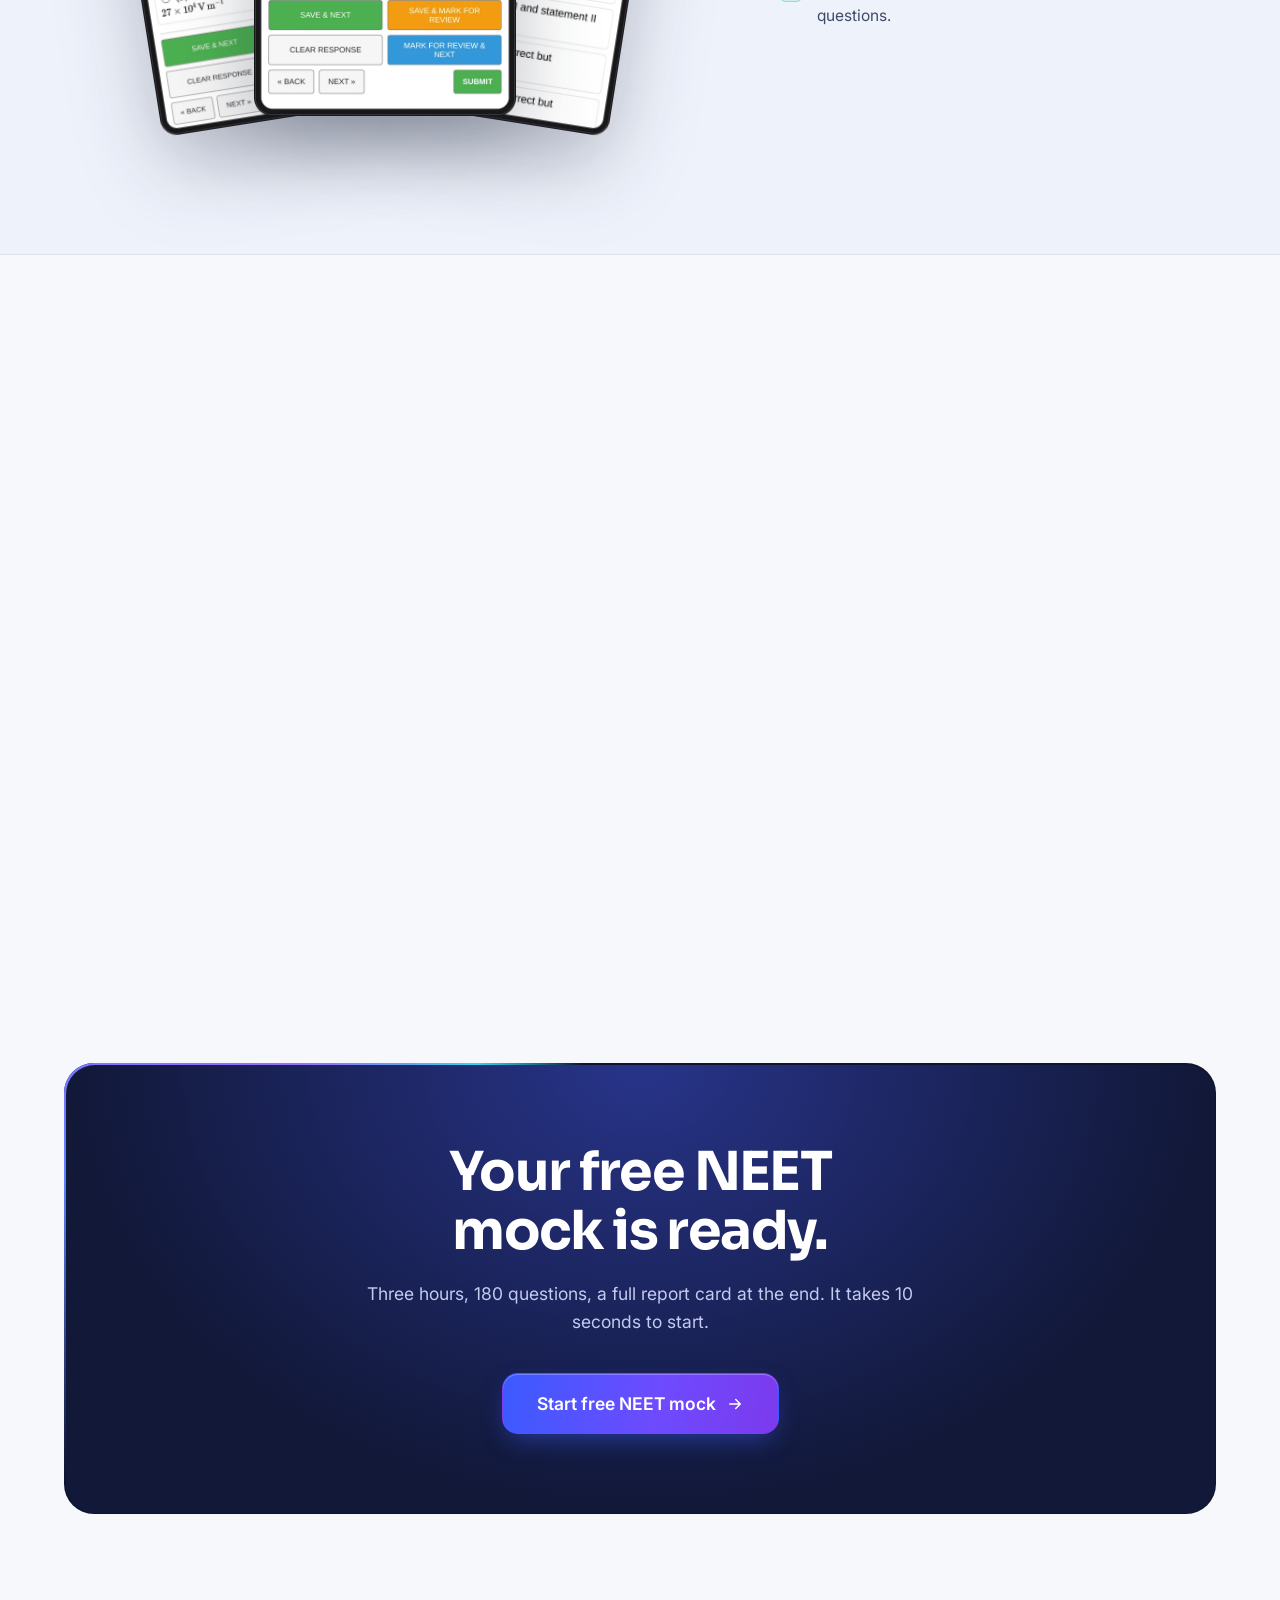
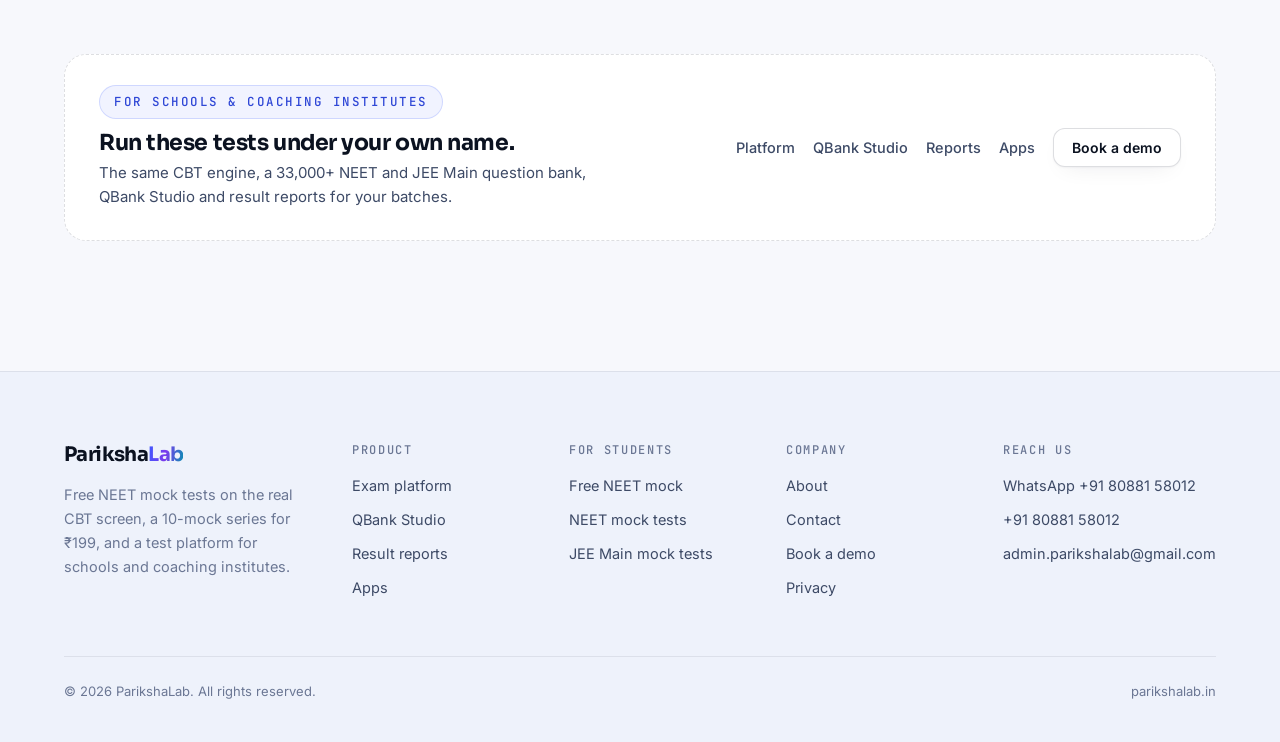
==== commit 59acf29a: "Home page built around the free NEET mock; Free NEET mock as the header button The home page was a p" ====
--- a/index.html
+++ b/index.html
@@ -3,14 +3,14 @@
 <head>
 <meta charset="utf-8">
 <meta name="viewport" content="width=device-width, initial-scale=1, viewport-fit=cover">
-<title>NEET & JEE CBT Mock Test Platform for Coaching Institutes | ParikshaLab</title>
-<meta name="description" content="Online CBT mock test software for schools and coaching institutes: NTA-style NEET and JEE Main tests on Android, iOS and web, a 33,000+ question bank, QBank Studio and instant result reports.">
+<title>Free NEET Mock Test Online, No Sign-up | ParikshaLab</title>
+<meta name="description" content="Write a full 180-question NEET UG mock test free on the real NTA-style CBT screen. No sign-up, just your name. Get your score, report card and solutions. 10 more mocks for ₹199.">
 <meta name="theme-color" content="#f7f8fc">
 <script>try{if(localStorage.getItem("pl-theme")==="dark")document.documentElement.setAttribute("data-theme","dark")}catch(e){}</script>
 <meta name="robots" content="index, follow, max-image-preview:large">
 <link rel="canonical" href="https://parikshalab.in/">
-<meta property="og:title" content="NEET & JEE CBT Mock Test Platform for Coaching Institutes | ParikshaLab">
-<meta property="og:description" content="Online CBT mock test software for schools and coaching institutes: NTA-style NEET and JEE Main tests on Android, iOS and web, a 33,000+ question bank, QBank Studio and instant result reports.">
+<meta property="og:title" content="Free NEET Mock Test Online, No Sign-up | ParikshaLab">
+<meta property="og:description" content="Write a full 180-question NEET UG mock test free on the real NTA-style CBT screen. No sign-up, just your name. Get your score, report card and solutions. 10 more mocks for ₹199.">
 <meta property="og:type" content="website">
 <meta property="og:url" content="https://parikshalab.in/">
 <meta property="og:image" content="https://parikshalab.in/assets/og-image.png">
@@ -19,10 +19,10 @@
 <meta property="og:site_name" content="ParikshaLab">
 <meta property="og:locale" content="en_IN">
 <meta name="twitter:card" content="summary_large_image">
-<meta name="twitter:title" content="NEET & JEE CBT Mock Test Platform for Coaching Institutes | ParikshaLab">
-<meta name="twitter:description" content="Online CBT mock test software for schools and coaching institutes: NTA-style NEET and JEE Main tests on Android, iOS and web, a 33,000+ question bank, QBank Studio and instant result reports.">
+<meta name="twitter:title" content="Free NEET Mock Test Online, No Sign-up | ParikshaLab">
+<meta name="twitter:description" content="Write a full 180-question NEET UG mock test free on the real NTA-style CBT screen. No sign-up, just your name. Get your score, report card and solutions. 10 more mocks for ₹199.">
 <meta name="twitter:image" content="https://parikshalab.in/assets/og-image.png">
-<script type="application/ld+json">{"@context": "https://schema.org", "@graph": [{"@type": "WebSite", "@id": "https://parikshalab.in/#website", "url": "https://parikshalab.in/", "name": "ParikshaLab", "inLanguage": "en-IN", "publisher": {"@id": "https://parikshalab.in/#org"}}, {"@type": "Organization", "@id": "https://parikshalab.in/#org", "name": "ParikshaLab", "url": "https://parikshalab.in/", "email": "admin.parikshalab@gmail.com", "telephone": "+91-8088158012", "areaServed": "IN", "description": "Computer based test platform and question bank for NEET and JEE Main, built for schools and coaching institutes in India.", "contactPoint": {"@type": "ContactPoint", "telephone": "+91-8088158012", "email": "admin.parikshalab@gmail.com", "contactType": "sales", "areaServed": "IN", "availableLanguage": ["en", "hi"]}}, {"@type": "SoftwareApplication", "name": "ParikshaLab", "applicationCategory": "EducationalApplication", "operatingSystem": "Android, iOS, Web browser", "url": "https://parikshalab.in/", "description": "NTA-style computer based test engine with a 33,000+ question NEET and JEE Main bank, QBank Studio for building papers, and detailed student result reports.", "offers": {"@type": "Offer", "priceCurrency": "INR", "availability": "https://schema.org/InStock"}}, {"@type": "FAQPage", "mainEntity": [{"@type": "Question", "name": "What is a CBT mock test platform?", "acceptedAnswer": {"@type": "Answer", "text": "A computer based test (CBT) platform lets students sit mock tests on a screen instead of an OMR sheet, with the same layout, buttons, timer and question palette as the NTA exam. ParikshaLab gives your institute that exam screen, a NEET and JEE Main question bank to build tests from, and a result report after every attempt."}}, {"@type": "Question", "name": "Can we run tests under our own institute name?", "acceptedAnswer": {"@type": "Answer", "text": "Yes. Your logo and colours appear on the login page, the exam screen and every report, and the platform can run on your own web address such as cbt.yourschool.in."}}, {"@type": "Question", "name": "Do we need a computer lab?", "acceptedAnswer": {"@type": "Answer", "text": "No. Students can take tests on Android or iOS phones, tablets, or any modern browser on Windows, Mac, Chromebook or Linux. If you have a lab, the same tests run there too."}}, {"@type": "Question", "name": "Which exams does ParikshaLab cover?", "acceptedAnswer": {"@type": "Answer", "text": "NEET UG and JEE Main, on the official paper pattern. The bank has 21,783 NEET UG and 11,476 JEE Main questions with answer keys and explanations, and new questions are added every week."}}, {"@type": "Question", "name": "Can teachers add their own questions?", "acceptedAnswer": {"@type": "Answer", "text": "Yes. Teachers can add a question from a screenshot or type it in, tag it by subject, chapter and difficulty, and use it in any paper. Your questions stay private to your institute."}}, {"@type": "Question", "name": "How long does it take to get started?", "acceptedAnswer": {"@type": "Answer", "text": "Usually a few days. We run a free demo test with one of your batches, set up your branded site, and you can start building papers in QBank Studio right away."}}]}]}</script>
+<script type="application/ld+json">{"@context": "https://schema.org", "@graph": [{"@type": "WebSite", "@id": "https://parikshalab.in/#website", "url": "https://parikshalab.in/", "name": "ParikshaLab", "inLanguage": "en-IN", "publisher": {"@id": "https://parikshalab.in/#org"}}, {"@type": "Organization", "@id": "https://parikshalab.in/#org", "name": "ParikshaLab", "url": "https://parikshalab.in/", "email": "admin.parikshalab@gmail.com", "telephone": "+91-8088158012", "areaServed": "IN", "description": "Computer based test platform and question bank for NEET and JEE Main, built for schools and coaching institutes in India.", "contactPoint": {"@type": "ContactPoint", "telephone": "+91-8088158012", "email": "admin.parikshalab@gmail.com", "contactType": "sales", "areaServed": "IN", "availableLanguage": ["en", "hi"]}}, {"@type": "SoftwareApplication", "name": "ParikshaLab", "applicationCategory": "EducationalApplication", "operatingSystem": "Android, iOS, Web browser", "url": "https://parikshalab.in/", "description": "NTA-style computer based test engine with a 33,000+ question NEET and JEE Main bank, QBank Studio for building papers, and detailed student result reports.", "offers": {"@type": "Offer", "priceCurrency": "INR", "availability": "https://schema.org/InStock"}}, {"@type": "FAQPage", "mainEntity": [{"@type": "Question", "name": "Is the NEET mock test really free?", "acceptedAnswer": {"@type": "Answer", "text": "Yes. The first full NEET mock is free and needs no sign-up and no payment. Enter your name and the test starts."}}, {"@type": "Question", "name": "Do I need to create an account?", "acceptedAnswer": {"@type": "Answer", "text": "No, not for the free mock. Your browser remembers your attempt, so you can come back to your result. Create a free account only if you want the 10-mock series."}}, {"@type": "Question", "name": "What is in the free mock?", "acceptedAnswer": {"@type": "Answer", "text": "A full NEET UG paper: 180 questions in Physics, Chemistry, Botany and Zoology, 720 marks, 180 minutes, +4 for a correct answer and −1 for a wrong one, on the NMC NEET (UG) 2026 syllabus."}}, {"@type": "Question", "name": "What do I get after I submit?", "acceptedAnswer": {"@type": "Answer", "text": "Your score, subject-wise marks and a report card PDF with the correct answer and solution for every question."}}, {"@type": "Question", "name": "What do I get for ₹199?", "acceptedAnswer": {"@type": "Answer", "text": "10 more full NEET mocks, each with its own report card. It is a one-time payment, including taxes. Invite a friend and you also get an 11th mock free."}}, {"@type": "Question", "name": "Can I write it on my phone?", "acceptedAnswer": {"@type": "Answer", "text": "Yes. It works on any Android or iPhone, tablet, laptop or desktop browser. A laptop or tablet is closest to the real exam."}}]}]}</script>
 <link rel="icon" href="data:image/svg+xml,<svg xmlns='http://www.w3.org/2000/svg' viewBox='0 0 32 32'><defs><linearGradient id='g' x1='0' y1='0' x2='1' y2='1'><stop offset='0' stop-color='%235b83ff'/><stop offset='1' stop-color='%239b6bff'/></linearGradient></defs><rect width='32' height='32' rx='9' fill='url(%23g)'/><path d='M10 23V9h6.5a4.5 4.5 0 0 1 0 9H13' stroke='white' stroke-width='2.8' fill='none' stroke-linecap='round' stroke-linejoin='round'/></svg>">
 <link rel="preconnect" href="https://fonts.googleapis.com">
 <link rel="preconnect" href="https://fonts.gstatic.com" crossorigin>
@@ -30,170 +30,187 @@
 <link rel="stylesheet" href="styles.css">
 <script async src="https://pagead2.googlesyndication.com/pagead/js/adsbygoogle.js?client=ca-pub-2831108778361226" crossorigin="anonymous"></script>
 </head>
-<body>
+<body class="home">
 <div class="progress" aria-hidden="true"></div>
 <header class="nav" id="nav">
-  <div class="promo" role="region" aria-label="Free NEET test offer"><div class="wrap promo-in"><a class="promo-free" href="https://test.parikshalab.in/free/neet/">Free NEET mock test &middot; no login needed &rarr;</a><a class="promo-paid" href="https://test.parikshalab.in/signup/?exam=NEET">10 NEET mocks + report cards for <b>&#8377;199</b> <span>(incl. taxes)</span></a></div></div>
   <div class="wrap nav-in">
     <a class="brand" href="index.html" aria-label="ParikshaLab home"><span>Pariksha<b>Lab</b></span></a>
-    <nav class="links" id="links" aria-label="Main"><a href="index.html" class="active" aria-current="page">Home</a><a href="platform.html">Platform</a><a href="qbank.html">QBank Studio</a><a href="reports.html">Reports</a><a href="apps.html">Apps</a><a href="about.html">About</a><a class="m-only" href="https://test.parikshalab.in/login/">Login</a></nav>
+    <nav class="links" id="links" aria-label="Main"><a href="index.html" class="active" aria-current="page">Home</a><a href="platform.html">Platform</a><a href="qbank.html">QBank Studio</a><a href="reports.html">Reports</a><a href="apps.html">Apps</a><a href="about.html">About</a><a class="m-only" href="https://test.parikshalab.in/free/neet/"><b>Free NEET mock</b></a><a class="m-only" href="https://test.parikshalab.in/login/">Login</a></nav>
     <div class="nav-act">
       <button class="theme-btn" id="theme" type="button" aria-label="Switch to dark theme"><svg class="sun" viewBox="0 0 24 24" fill="none" stroke="currentColor" stroke-width="2" stroke-linecap="round"><circle cx="12" cy="12" r="4"/><path d="M12 2v2M12 20v2M4.9 4.9l1.4 1.4M17.7 17.7l1.4 1.4M2 12h2M20 12h2M4.9 19.1l1.4-1.4M17.7 6.3l1.4-1.4"/></svg><svg class="moon" viewBox="0 0 24 24" fill="none" stroke="currentColor" stroke-width="2" stroke-linecap="round" stroke-linejoin="round"><path d="M20 14.5A8 8 0 0 1 9.5 4a8 8 0 1 0 10.5 10.5z"/></svg></button>
-      <div class="nav-cta"><a class="btn btn-ghost btn-sm" href="https://test.parikshalab.in/login/">Login</a><a class="btn btn-primary btn-sm" href="contact.html">Book a demo</a></div>
+      <div class="nav-cta"><a class="btn btn-ghost btn-sm" href="https://test.parikshalab.in/login/">Login</a><a class="btn btn-primary btn-sm" href="https://test.parikshalab.in/free/neet/">Free NEET mock</a></div>
       <button class="burger" id="burger" aria-label="Menu" aria-expanded="false" aria-controls="links"><span></span><span></span><span></span></button>
     </div>
   </div>
 </header>
 <main>
 
-<section class="hero">
+<section class="hero hero-s">
   <div class="aurora" aria-hidden="true"><i></i><i></i><i></i></div><div class="gridbg" aria-hidden="true"></div>
   <div class="wrap hero-grid z">
     <div>
-      <h1 data-reveal="lines"><span class="kicker">CBT mock test platform for NEET &amp; JEE coaching institutes</span><span class="hl"><span>The exam hall,</span></span><span class="hl"><span class="grad">on every screen.</span></span></h1>
-      <p class="lede" data-reveal style="--d:.3s">Online test software for schools and coaching institutes: a 33,000+ NEET and JEE Main question bank that grows every week, a studio that builds a full mock test in minutes, and an NTA-style CBT engine that feels exactly like the real exam. On Android, iOS and any browser.</p>
+      <h1 data-reveal="lines"><span class="kicker">Free NEET mock test &middot; no sign-up</span><span class="hl"><span>Write a full NEET mock.</span></span><span class="hl"><span class="grad">Free, right now.</span></span></h1>
+      <p class="lede" data-reveal style="--d:.3s">180 questions on the real NTA-style exam screen. Submit and get your score, report card and solutions. No sign-up, just your name.</p>
       <div class="hero-cta" data-reveal style="--d:.42s">
-        <a class="btn btn-primary" href="contact.html">Book a campus demo <svg viewBox="0 0 24 24" fill="none" stroke="currentColor" stroke-width="2" stroke-linecap="round" stroke-linejoin="round" aria-hidden="true"><path d="M5 12h14M13 6l6 6-6 6"/></svg></a>
-        <a class="btn btn-ghost" href="platform.html">Take the tour</a>
-      </div>
-      <div class="hero-stats" data-reveal style="--d:.54s">
-        <div><b><span data-count="users" data-suffix="+">1,000+</span></b><span class="live">Users on ParikshaLab</span></div>
-        <div><b><span data-count="33000" data-suffix="+">33,000+</span></b><span>Questions, growing weekly</span></div>
-        <div><b>3</b><span>Android, iOS, web</span></div>
-      </div>
-    </div>
-    <div class="stage" data-tilt data-reveal="zoom" style="--d:.2s">
+        <a class="btn btn-primary btn-xl" href="https://test.parikshalab.in/free/neet/">Start free NEET mock <svg viewBox="0 0 24 24" fill="none" stroke="currentColor" stroke-width="2" stroke-linecap="round" stroke-linejoin="round" aria-hidden="true"><path d="M5 12h14M13 6l6 6-6 6"/></svg></a>
+      </div>
+      <ul class="trust" data-reveal style="--d:.5s">
+        <li><svg viewBox="0 0 24 24" fill="none" stroke="currentColor" stroke-width="2.6" stroke-linecap="round" stroke-linejoin="round" aria-hidden="true"><path d="M6 12.5l4 4 8-9"/></svg>No login, no payment</li>
+        <li><svg viewBox="0 0 24 24" fill="none" stroke="currentColor" stroke-width="2.6" stroke-linecap="round" stroke-linejoin="round" aria-hidden="true"><path d="M6 12.5l4 4 8-9"/></svg>Phone, tablet or laptop</li>
+        <li><svg viewBox="0 0 24 24" fill="none" stroke="currentColor" stroke-width="2.6" stroke-linecap="round" stroke-linejoin="round" aria-hidden="true"><path d="M6 12.5l4 4 8-9"/></svg>Report card PDF</li>
+      </ul>
+    </div>
+    <div class="ticket-stage" data-reveal="zoom" style="--d:.2s">
+      <a class="ticket" href="https://test.parikshalab.in/free/neet/" aria-label="Start the free NEET mock test">
+        <span class="t-badge">Free</span>
+        <span class="t-k">NEET UG &middot; full mock</span>
+        <span class="t-title">NEET UG Free Mock Test</span>
+        <span class="t-grid">
+          <span><b>180</b>questions</span><span><b>720</b>marks</span><span><b>3 h</b>duration</span>
+        </span>
+        <span class="t-subj"><i>Physics</i><i>Chemistry</i><i>Botany</i><i>Zoology</i></span>
+        <span class="t-meta">+4 correct &middot; &minus;1 wrong &middot; NEET (UG) 2026 syllabus</span>
+        <span class="t-go">Start now <svg viewBox="0 0 24 24" fill="none" stroke="currentColor" stroke-width="2" stroke-linecap="round" stroke-linejoin="round" aria-hidden="true"><path d="M5 12h14M13 6l6 6-6 6"/></svg></span>
+      </a>
+      <div class="t-shot laptop" aria-hidden="true"><div class="bar"><i></i><i></i><i></i><span>test.parikshalab.in</span></div><div class="scr"><img src="assets/shots/b-07_neet_physics-900.webp" width="900" height="563" alt="" loading="eager" decoding="async"></div></div>
+    </div>
+  </div>
+</section>
+
+<section class="steps-sec">
+  <div class="wrap">
+    <div class="steps" data-stagger>
+      <div class="step"><span class="s-n">1</span><div><b>Type your name</b><span>No account, no OTP, no payment.</span></div></div>
+      <div class="step"><span class="s-n">2</span><div><b>Write the paper</b><span>180 questions, 3 hours, exactly like the NTA screen.</span></div></div>
+      <div class="step"><span class="s-n">3</span><div><b>See where you stand</b><span>Score, subject marks and solutions for every question.</span></div></div>
+    </div>
+  </div>
+</section>
+
+<section class="band" id="mocks">
+  <div class="wrap">
+    <div class="sec-head center" data-reveal>
+      <h2>Start free. <span class="grad">Keep going for &#8377;199.</span></h2>
+      <p class="lede">Every mock is a full NEET paper with its own report card.</p>
+    </div>
+    <div class="plans" data-stagger>
+      <div class="plan">
+        <span class="p-name">Free mock</span>
+        <div class="p-price">&#8377;0</div>
+        <span class="p-sub">No sign-up needed</span>
+        <ul class="ticks">
+          <li><span><b>1 full NEET mock</b>, 180 questions</span></li>
+          <li><span>Report card PDF with solutions</span></li>
+          <li><span>Real NTA-style exam screen</span></li>
+        </ul>
+        <a class="btn btn-primary" href="https://test.parikshalab.in/free/neet/">Start free mock <svg viewBox="0 0 24 24" fill="none" stroke="currentColor" stroke-width="2" stroke-linecap="round" stroke-linejoin="round" aria-hidden="true"><path d="M5 12h14M13 6l6 6-6 6"/></svg></a>
+      </div>
+      <div class="plan plan-hi">
+        <span class="p-tag">Best value</span>
+        <span class="p-name">NEET Mock Series</span>
+        <div class="p-price">&#8377;199 <small>one time, incl. taxes</small></div>
+        <span class="p-sub">That is under &#8377;20 a mock</span>
+        <ul class="ticks">
+          <li><span><b>10 full NEET mocks</b>, 1,800 questions</span></li>
+          <li><span>Report card after every mock</span></li>
+          <li><span><b>11th mock free</b> when a friend signs up</span></li>
+        </ul>
+        <a class="btn btn-green" href="https://test.parikshalab.in/signup/?exam=NEET">Get all 10 mocks <svg viewBox="0 0 24 24" fill="none" stroke="currentColor" stroke-width="2" stroke-linecap="round" stroke-linejoin="round" aria-hidden="true"><path d="M5 12h14M13 6l6 6-6 6"/></svg></a>
+        <span class="p-note">Take the free mock first? Your result moves into your account.</span>
+      </div>
+    </div>
+  </div>
+</section>
+
+<section>
+  <div class="wrap split wide">
+    <div class="stage" data-reveal="zoom">
       <div class="glow-ring"></div>
-      <div class="laptop"><div class="bar"><i></i><i></i><i></i><span>cbt.yourinstitute.in</span></div><div class="scr"><img src="assets/shots/b-04_jee_palette_in_use-1600.webp" srcset="assets/shots/b-04_jee_palette_in_use-900.webp 900w, assets/shots/b-04_jee_palette_in_use-1600.webp 1600w" sizes="(max-width: 1080px) 94vw, 720px" width="1600" height="1000" alt="JEE Main CBT mock test in progress on a laptop, with a graph based question and the NTA-style colour coded question palette" loading="eager" fetchpriority="high" decoding="async"></div></div>
-      <div class="phone"><img src="assets/shots/p-03_jee_question.webp" width="560" height="1206" alt="The same JEE Main test on a phone" loading="eager" decoding="async"></div>
-      <div class="chip-float" style="left:-34px;bottom:8%"><span class="ic g"><svg viewBox="0 0 24 24" fill="none" stroke="currentColor" stroke-width="2" stroke-linecap="round" stroke-linejoin="round" aria-hidden="true"><path d="M7 18a4.5 4.5 0 0 1-.5-9 6 6 0 0 1 11.5 1.5A3.8 3.8 0 0 1 17.5 18z"/><path d="M9.5 13.5l2 2 3.5-3.5"/></svg></span><div>Sync: Saved<small>Every answer, every click</small></div></div>
-    </div>
-  </div>
-</section>
-
-<div class="marquee" aria-hidden="true"><div class="marquee-track">
-  <span>NEET UG</span><span>JEE Main</span><span>Physics</span><span>Chemistry</span><span>Mathematics</span><span>Botany</span><span>Zoology</span><span>Numerical answers</span><span>Diagrams and graphs</span><span>Typeset equations</span><span>Five-state palette</span><span>Live timer</span><span>Result PDF</span><span>Android</span><span>iOS</span><span>Any browser</span><span>NEET UG</span><span>JEE Main</span><span>Physics</span><span>Chemistry</span><span>Mathematics</span><span>Botany</span><span>Zoology</span><span>Numerical answers</span><span>Diagrams and graphs</span><span>Typeset equations</span><span>Five-state palette</span><span>Live timer</span><span>Result PDF</span><span>Android</span><span>iOS</span><span>Any browser</span>
-</div></div>
-
-<section>
-  <div class="wrap">
-    <div class="sec-head center" data-reveal>
-      <h2>Everything between the syllabus and the <span class="grad">result sheet.</span></h2>
-    </div>
-    <div class="grid g4" data-stagger>
-      <a class="card pillar" href="platform.html"><span class="num">01</span><span class="ic"><svg viewBox="0 0 24 24" fill="none" stroke="currentColor" stroke-width="2" stroke-linecap="round" stroke-linejoin="round" aria-hidden="true"><rect x="3" y="4" width="18" height="12" rx="2"/><path d="M8 20h8M12 16v4"/></svg></span><h3>Exam engine</h3><p>The NTA-style screen your students will face, with a live timer, subject tabs and the question palette.</p><span class="link-arrow">See the tour <svg viewBox="0 0 24 24" fill="none" stroke="currentColor" stroke-width="2" stroke-linecap="round" stroke-linejoin="round" aria-hidden="true"><path d="M5 12h14M13 6l6 6-6 6"/></svg></span></a>
-      <a class="card pillar" href="qbank.html"><span class="num">02</span><span class="ic v"><svg viewBox="0 0 24 24" fill="none" stroke="currentColor" stroke-width="2" stroke-linecap="round" stroke-linejoin="round" aria-hidden="true"><path d="M12 3l9 5-9 5-9-5z"/><path d="M3 13l9 5 9-5"/></svg></span><h3>QBank Studio</h3><p>33,000+ NEET and JEE questions, with more every week. Build a paper in minutes, or add your own from a screenshot.</p><span class="link-arrow">Open Studio <svg viewBox="0 0 24 24" fill="none" stroke="currentColor" stroke-width="2" stroke-linecap="round" stroke-linejoin="round" aria-hidden="true"><path d="M5 12h14M13 6l6 6-6 6"/></svg></span></a>
-      <a class="card pillar" href="reports.html"><span class="num">03</span><span class="ic c"><svg viewBox="0 0 24 24" fill="none" stroke="currentColor" stroke-width="2" stroke-linecap="round" stroke-linejoin="round" aria-hidden="true"><path d="M4 20V10M10 20V4M16 20v-7M22 20H2"/></svg></span><h3>Result reports</h3><p>Score, subject split, where the marks came from and time on every question. One tap PDF.</p><span class="link-arrow">See a report <svg viewBox="0 0 24 24" fill="none" stroke="currentColor" stroke-width="2" stroke-linecap="round" stroke-linejoin="round" aria-hidden="true"><path d="M5 12h14M13 6l6 6-6 6"/></svg></span></a>
-      <a class="card pillar" href="apps.html"><span class="num">04</span><span class="ic g"><svg viewBox="0 0 24 24" fill="none" stroke="currentColor" stroke-width="2" stroke-linecap="round" stroke-linejoin="round" aria-hidden="true"><rect x="2" y="5" width="13" height="10" rx="1.5"/><path d="M5 19h7"/><rect x="17" y="8" width="5" height="11" rx="1.2"/></svg></span><h3>Every device</h3><p>Android, iOS, laptops, lab desktops and any modern browser. Nothing to set up in your lab.</p><span class="link-arrow">See the apps <svg viewBox="0 0 24 24" fill="none" stroke="currentColor" stroke-width="2" stroke-linecap="round" stroke-linejoin="round" aria-hidden="true"><path d="M5 12h14M13 6l6 6-6 6"/></svg></span></a>
+      <div class="laptop"><div class="bar"><i></i><i></i><i></i><span>test.parikshalab.in</span></div><div class="scr"><img src="assets/shots/b-10_result-1600.webp" srcset="assets/shots/b-10_result-900.webp 900w, assets/shots/b-10_result-1600.webp 1600w" sizes="(max-width: 1080px) 94vw, 720px" width="1600" height="1000" alt="Result screen after a mock test, with total score and subject-wise marks" loading="lazy" decoding="async"></div></div>
+    </div>
+    <div data-reveal>
+      <h2>Know your score the moment you submit.</h2>
+      <ul class="ticks">
+        <li><span><b>Score and subject split.</b> Physics, Chemistry, Botany and Zoology, out of 720.</span></li>
+        <li><span><b>Every answer explained.</b> Your answer, the correct one and the solution.</span></li>
+        <li><span><b>A PDF to keep.</b> Download it, print it, or show your teacher.</span></li>
+      </ul>
+      <a class="btn btn-primary" style="margin-top:30px" href="https://test.parikshalab.in/free/neet/">Try it free <svg viewBox="0 0 24 24" fill="none" stroke="currentColor" stroke-width="2" stroke-linecap="round" stroke-linejoin="round" aria-hidden="true"><path d="M5 12h14M13 6l6 6-6 6"/></svg></a>
     </div>
   </div>
 </section>
 
 <section class="band">
-  <div class="wrap split wide">
-    <div class="stage" data-tilt data-reveal="zoom">
-      <div class="glow-ring"></div>
-      <div class="laptop"><div class="bar"><i></i><i></i><i></i><span>cbt.yourinstitute.in</span></div><div class="scr"><img src="assets/shots/b-07_neet_physics-1600.webp" srcset="assets/shots/b-07_neet_physics-900.webp 900w, assets/shots/b-07_neet_physics-1600.webp 1600w" sizes="(max-width: 1080px) 94vw, 720px" width="1600" height="1000" alt="NEET UG mock test physics question with a logic gate circuit diagram, on the CBT exam screen" loading="lazy" decoding="async"></div></div>
-    </div>
+  <div class="wrap split wide rev">
     <div data-reveal>
-      <h2>This is what your students see.</h2>
-      <p class="lede">A NEET UG full syllabus test, exactly as it runs today. Diagrams stay crisp, equations are typeset, and every answer is saved the moment it is chosen.</p>
+      <h2>Practise on the screen you will face.</h2>
       <ul class="ticks">
-        <li><span><b>Same controls as the real exam.</b> Save &amp; Next, Mark for Review, Clear Response, Submit.</span></li>
-        <li><span><b>Palette with live counts.</b> Answered, not answered, marked and not visited, always in view.</span></li>
-        <li><span><b>Zoom when it helps.</b> Text scales up for long statement questions and small screens.</span></li>
+        <li><span><b>Same buttons as NTA.</b> Save &amp; Next, Mark for Review, Clear Response, Submit.</span></li>
+        <li><span><b>Question palette and live timer.</b> Always in view, colour coded.</span></li>
+        <li><span><b>Clear diagrams and equations.</b> Zoom in on long questions.</span></li>
       </ul>
-      <a class="link-arrow" href="platform.html">Walk through a full test <svg viewBox="0 0 24 24" fill="none" stroke="currentColor" stroke-width="2" stroke-linecap="round" stroke-linejoin="round" aria-hidden="true"><path d="M5 12h14M13 6l6 6-6 6"/></svg></a>
-    </div>
-  </div>
-</section>
-
-<section>
-  <div class="wrap split">
-    <div data-reveal>
-      <h2>Android. iOS. <span class="grad">Any browser.</span></h2>
-      <p class="lede">Students practise on the phone in their pocket and sit the full mock in your computer lab. Same login, same test, same result.</p>
-      <div class="platforms" data-stagger>
-        <div class="plat"><svg viewBox="0 0 24 24" fill="none" stroke="currentColor" stroke-width="2" stroke-linecap="round" stroke-linejoin="round" aria-hidden="true"><rect x="6" y="2" width="12" height="20" rx="2.5"/><path d="M11 18h2"/></svg>Android app</div>
-        <div class="plat"><svg viewBox="0 0 24 24" fill="none" stroke="currentColor" stroke-width="2" stroke-linecap="round" stroke-linejoin="round" aria-hidden="true"><rect x="6" y="2" width="12" height="20" rx="2.5"/><path d="M11 18h2"/></svg>iOS app</div>
-        <div class="plat"><svg viewBox="0 0 24 24" fill="none" stroke="currentColor" stroke-width="2" stroke-linecap="round" stroke-linejoin="round" aria-hidden="true"><rect x="4" y="4" width="16" height="11" rx="1.5"/><path d="M2 19h20"/></svg>Windows &amp; Mac</div>
-        <div class="plat"><svg viewBox="0 0 24 24" fill="none" stroke="currentColor" stroke-width="2" stroke-linecap="round" stroke-linejoin="round" aria-hidden="true"><circle cx="12" cy="12" r="9"/><path d="M3 12h18M12 3a14 14 0 0 1 0 18M12 3a14 14 0 0 0 0 18"/></svg>Any browser</div>
-      </div>
-      <a class="link-arrow" href="apps.html">See it on a phone <svg viewBox="0 0 24 24" fill="none" stroke="currentColor" stroke-width="2" stroke-linecap="round" stroke-linejoin="round" aria-hidden="true"><path d="M5 12h14M13 6l6 6-6 6"/></svg></a>
     </div>
     <div class="fan" data-reveal="zoom">
       <div class="phone"><img src="assets/shots/p-06_neet_physics.webp" width="560" height="1206" alt="NEET physics question on a phone" loading="lazy" decoding="async"></div>
-      <div class="phone"><img src="assets/shots/p-04_jee_palette_open.webp" width="560" height="1206" alt="Question palette open on a phone" loading="lazy" decoding="async"></div>
       <div class="phone"><img src="assets/shots/p-07_neet_zoology.webp" width="560" height="1206" alt="NEET zoology statement question on a phone" loading="lazy" decoding="async"></div>
-    </div>
-  </div>
-</section>
-
-<section class="band">
-  <div class="wrap">
-    <div class="sec-head center" data-reveal>
-      <h2>A question bank big enough for the <span class="grad">whole year.</span></h2>
-      <p class="lede">Every question comes with its answer key and explanation, tagged by subject, chapter and difficulty. New questions are added every week.</p>
-    </div>
-    <div class="stats s3" data-reveal>
-      <div><b><span data-count="21783">21,783</span></b><span>NEET UG questions</span></div>
-      <div><b><span data-count="11476">11,476</span></b><span>JEE Main questions</span></div>
-      <div><b>Every week</b><span class="live">New questions added</span></div>
-    </div>
-    <div class="center"><a class="link-arrow" href="qbank.html">Explore QBank Studio <svg viewBox="0 0 24 24" fill="none" stroke="currentColor" stroke-width="2" stroke-linecap="round" stroke-linejoin="round" aria-hidden="true"><path d="M5 12h14M13 6l6 6-6 6"/></svg></a></div>
-  </div>
-</section>
-
-<section>
-  <div class="wrap">
-    <div class="sec-head center" data-reveal>
-      <h2>Preparing on your own? <span class="grad">Free mocks are coming.</span></h2>
-      <p class="lede">We are opening ParikshaLab to students directly: full syllabus NEET and JEE Main mock tests on the real CBT screen, with the first mocks free.</p>
-    </div>
-    <div class="grid g2" data-stagger>
-      <a class="card pillar" href="neet-mock-test.html"><span class="ic g"><svg viewBox="0 0 24 24" fill="none" stroke="currentColor" stroke-width="2" stroke-linecap="round" stroke-linejoin="round" aria-hidden="true"><circle cx="12" cy="12" r="9"/><circle cx="12" cy="12" r="5"/><circle cx="12" cy="12" r="1.5"/></svg></span><h3>NEET mock tests</h3><p>180 questions, 720 marks, Physics, Chemistry, Botany and Zoology on the official pattern.</p><span class="link-arrow">Take one free, no login <svg viewBox="0 0 24 24" fill="none" stroke="currentColor" stroke-width="2" stroke-linecap="round" stroke-linejoin="round" aria-hidden="true"><path d="M5 12h14M13 6l6 6-6 6"/></svg></span></a>
-      <a class="card pillar" href="jee-main-mock-test.html"><span class="ic v"><svg viewBox="0 0 24 24" fill="none" stroke="currentColor" stroke-width="2" stroke-linecap="round" stroke-linejoin="round" aria-hidden="true"><path d="M18 5H6l6 7-6 7h12"/></svg></span><h3>JEE Main mock tests</h3><p>75 questions, 300 marks, MCQ and numerical answers in Physics, Chemistry and Mathematics.</p><span class="link-arrow">Get early access <svg viewBox="0 0 24 24" fill="none" stroke="currentColor" stroke-width="2" stroke-linecap="round" stroke-linejoin="round" aria-hidden="true"><path d="M5 12h14M13 6l6 6-6 6"/></svg></span></a>
+      <div class="phone"><img src="assets/shots/p-08_neet_zoomed.webp" width="560" height="1206" alt="Zoomed NEET question on a phone" loading="lazy" decoding="async"></div>
     </div>
   </div>
 </section>
 
 <section>
   <div class="wrap" style="max-width:860px">
-    <div class="sec-head center" data-reveal><h2>Questions institutes ask us</h2></div>
-    <div class="faq" data-reveal><details class="faq-item"><summary>What is a CBT mock test platform?</summary><p>A computer based test (CBT) platform lets students sit mock tests on a screen instead of an OMR sheet, with the same layout, buttons, timer and question palette as the NTA exam. ParikshaLab gives your institute that exam screen, a NEET and JEE Main question bank to build tests from, and a result report after every attempt.</p></details><details class="faq-item"><summary>Can we run tests under our own institute name?</summary><p>Yes. Your logo and colours appear on the login page, the exam screen and every report, and the platform can run on your own web address such as cbt.yourschool.in.</p></details><details class="faq-item"><summary>Do we need a computer lab?</summary><p>No. Students can take tests on Android or iOS phones, tablets, or any modern browser on Windows, Mac, Chromebook or Linux. If you have a lab, the same tests run there too.</p></details><details class="faq-item"><summary>Which exams does ParikshaLab cover?</summary><p>NEET UG and JEE Main, on the official paper pattern. The bank has 21,783 NEET UG and 11,476 JEE Main questions with answer keys and explanations, and new questions are added every week.</p></details><details class="faq-item"><summary>Can teachers add their own questions?</summary><p>Yes. Teachers can add a question from a screenshot or type it in, tag it by subject, chapter and difficulty, and use it in any paper. Your questions stay private to your institute.</p></details><details class="faq-item"><summary>How long does it take to get started?</summary><p>Usually a few days. We run a free demo test with one of your batches, set up your branded site, and you can start building papers in QBank Studio right away.</p></details></div>
-  </div>
-</section>
-
-<section style="padding-top:40px">
+    <div class="sec-head center" data-reveal><h2>Questions students ask</h2></div>
+    <div class="faq" data-reveal><details class="faq-item"><summary>Is the NEET mock test really free?</summary><p>Yes. The first full NEET mock is free and needs no sign-up and no payment. Enter your name and the test starts.</p></details><details class="faq-item"><summary>Do I need to create an account?</summary><p>No, not for the free mock. Your browser remembers your attempt, so you can come back to your result. Create a free account only if you want the 10-mock series.</p></details><details class="faq-item"><summary>What is in the free mock?</summary><p>A full NEET UG paper: 180 questions in Physics, Chemistry, Botany and Zoology, 720 marks, 180 minutes, +4 for a correct answer and −1 for a wrong one, on the NMC NEET (UG) 2026 syllabus.</p></details><details class="faq-item"><summary>What do I get after I submit?</summary><p>Your score, subject-wise marks and a report card PDF with the correct answer and solution for every question.</p></details><details class="faq-item"><summary>What do I get for ₹199?</summary><p>10 more full NEET mocks, each with its own report card. It is a one-time payment, including taxes. Invite a friend and you also get an 11th mock free.</p></details><details class="faq-item"><summary>Can I write it on my phone?</summary><p>Yes. It works on any Android or iPhone, tablet, laptop or desktop browser. A laptop or tablet is closest to the real exam.</p></details></div>
+  </div>
+</section>
+
+<section style="padding-top:20px">
   <div class="wrap">
     <div class="cta" data-reveal="zoom">
-      <h2>See a live test running in your own lab.</h2>
-      <p>We run a full mock with one of your batches, then walk your team through the reports it produces. No cost, no commitment.</p>
+      <h2>Your free NEET mock is ready.</h2>
+      <p>Three hours, 180 questions, a full report card at the end. It takes 10 seconds to start.</p>
       <div class="hero-cta">
-        <a class="btn btn-primary" href="contact.html">Book a campus demo <svg viewBox="0 0 24 24" fill="none" stroke="currentColor" stroke-width="2" stroke-linecap="round" stroke-linejoin="round" aria-hidden="true"><path d="M5 12h14M13 6l6 6-6 6"/></svg></a>
-        <a class="btn btn-ghost" href="https://wa.me/918088158012?text=Hello%20ParikshaLab%2C%20I%20would%20like%20a%20demo%20for%20my%20institution." target="_blank" rel="noopener">Chat on WhatsApp</a>
+        <a class="btn btn-primary btn-xl" href="https://test.parikshalab.in/free/neet/">Start free NEET mock <svg viewBox="0 0 24 24" fill="none" stroke="currentColor" stroke-width="2" stroke-linecap="round" stroke-linejoin="round" aria-hidden="true"><path d="M5 12h14M13 6l6 6-6 6"/></svg></a>
+      </div>
+    </div>
+  </div>
+</section>
+
+<section class="inst">
+  <div class="wrap">
+    <div class="inst-box" data-reveal>
+      <div>
+        <span class="kicker">For schools &amp; coaching institutes</span>
+        <h3>Run these tests under your own name.</h3>
+        <p>The same CBT engine, a 33,000+ NEET and JEE Main question bank, QBank Studio and result reports for your batches.</p>
+      </div>
+      <div class="inst-links">
+        <a href="platform.html">Platform</a><a href="qbank.html">QBank Studio</a><a href="reports.html">Reports</a><a href="apps.html">Apps</a>
+        <a class="btn btn-ghost btn-sm" href="contact.html">Book a demo</a>
       </div>
     </div>
   </div>
 </section>
 
 </main>
+<a class="sticky-cta" href="https://test.parikshalab.in/free/neet/">Start free NEET mock <svg viewBox="0 0 24 24" fill="none" stroke="currentColor" stroke-width="2" stroke-linecap="round" stroke-linejoin="round" aria-hidden="true"><path d="M5 12h14M13 6l6 6-6 6"/></svg></a>
 <footer>
   <div class="wrap">
     <div class="foot">
       <div>
         <a class="brand" href="index.html"><span>Pariksha<b>Lab</b></span></a>
-        <p>CBT mock test platform, NEET and JEE Main question bank and result reports for schools and coaching institutes across India.</p>
+        <p>Free NEET mock tests on the real CBT screen, a 10-mock series for &#8377;199, and a test platform for schools and coaching institutes.</p>
       </div>
       <div><h4>Product</h4><ul><li><a href="platform.html">Exam platform</a></li><li><a href="qbank.html">QBank Studio</a></li><li><a href="reports.html">Result reports</a></li><li><a href="apps.html">Apps</a></li></ul></div>
-      <div><h4>For students</h4><ul><li><a href="neet-mock-test.html">NEET mock tests</a></li><li><a href="jee-main-mock-test.html">JEE Main mock tests</a></li></ul></div>
+      <div><h4>For students</h4><ul><li><a href="https://test.parikshalab.in/free/neet/">Free NEET mock</a></li><li><a href="neet-mock-test.html">NEET mock tests</a></li><li><a href="jee-main-mock-test.html">JEE Main mock tests</a></li></ul></div>
       <div><h4>Company</h4><ul><li><a href="about.html">About</a></li><li><a href="contact.html">Contact</a></li><li><a href="contact.html">Book a demo</a></li><li><a href="privacy.html">Privacy</a></li></ul></div>
-      <div><h4>Reach us</h4><ul><li><a href="https://wa.me/918088158012?text=Hello%20ParikshaLab%2C%20I%20would%20like%20a%20demo%20for%20my%20institution." target="_blank" rel="noopener">WhatsApp +91 80881 58012</a></li><li><a href="tel:+918088158012">+91 80881 58012</a></li><li><a href="mailto:admin.parikshalab@gmail.com">admin.parikshalab@gmail.com</a></li></ul></div>
+      <div><h4>Reach us</h4><ul><li><a href="https://wa.me/918088158012?text=Hello%20ParikshaLab%2C%20I%20have%20a%20question%20about%20the%20NEET%20mock%20tests." target="_blank" rel="noopener">WhatsApp +91 80881 58012</a></li><li><a href="tel:+918088158012">+91 80881 58012</a></li><li><a href="mailto:admin.parikshalab@gmail.com">admin.parikshalab@gmail.com</a></li></ul></div>
     </div>
     <div class="fine"><span>&copy; <span id="yr">2026</span> ParikshaLab. All rights reserved.</span><span>parikshalab.in</span></div>
   </div>
 </footer>
-<a class="fab" href="https://wa.me/918088158012?text=Hello%20ParikshaLab%2C%20I%20would%20like%20a%20demo%20for%20my%20institution." target="_blank" rel="noopener" aria-label="Chat on WhatsApp"><svg viewBox="0 0 24 24" aria-hidden="true"><path d="M12 2a10 10 0 0 0-8.6 15.1L2 22l5.1-1.3A10 10 0 1 0 12 2zm5.8 14.2c-.2.7-1.4 1.3-2 1.4-.5.1-1.1.1-1.8-.1-.4-.1-1-.3-1.7-.6-3-1.3-4.9-4.3-5-4.5-.2-.2-1.2-1.6-1.2-3s.7-2.1 1-2.4c.2-.3.5-.4.7-.4h.5c.2 0 .4 0 .6.5l.8 2c.1.2.1.4 0 .5l-.3.5-.4.4c-.1.1-.3.3-.1.6.2.3.8 1.3 1.7 2.1 1.2 1 2.1 1.4 2.4 1.5.3.1.4.1.6-.1l.9-1c.2-.2.4-.2.6-.1l2 1c.2.1.4.2.4.3.1.2.1.7-.1 1.4z"/></svg></a>
+<a class="fab" href="https://wa.me/918088158012?text=Hello%20ParikshaLab%2C%20I%20have%20a%20question%20about%20the%20NEET%20mock%20tests." target="_blank" rel="noopener" aria-label="Chat on WhatsApp"><svg viewBox="0 0 24 24" aria-hidden="true"><path d="M12 2a10 10 0 0 0-8.6 15.1L2 22l5.1-1.3A10 10 0 1 0 12 2zm5.8 14.2c-.2.7-1.4 1.3-2 1.4-.5.1-1.1.1-1.8-.1-.4-.1-1-.3-1.7-.6-3-1.3-4.9-4.3-5-4.5-.2-.2-1.2-1.6-1.2-3s.7-2.1 1-2.4c.2-.3.5-.4.7-.4h.5c.2 0 .4 0 .6.5l.8 2c.1.2.1.4 0 .5l-.3.5-.4.4c-.1.1-.3.3-.1.6.2.3.8 1.3 1.7 2.1 1.2 1 2.1 1.4 2.4 1.5.3.1.4.1.6-.1l.9-1c.2-.2.4-.2.6-.1l2 1c.2.1.4.2.4.3.1.2.1.7-.1 1.4z"/></svg></a>
 <script src="script.js"></script>
 </body>
 </html>
--- a/styles.css
+++ b/styles.css
@@ -495,3 +495,72 @@
   .promo-in{gap:2px 14px;padding-block:6px}
   .hero,.page-hero{padding-top:172px}
 }
+
+/* Home page for students (2026-10-30): the free NEET mock is the main action */
+body.home .hero,body.home .page-hero{padding-top:150px}
+.hero-s{padding-bottom:80px}
+.btn-xl{padding:19px 34px;font-size:17.5px;border-radius:16px}
+.btn-green{background:#059669;color:#fff;box-shadow:0 10px 26px -10px rgba(5,150,105,.6)}
+.btn-green:hover{transform:translateY(-2px);background:#047857}
+.trust{list-style:none;display:flex;flex-wrap:wrap;gap:10px 22px;margin:26px 0 0;padding:0;color:var(--ink-2);font-size:14.5px}
+.trust li{display:flex;align-items:center;gap:8px}
+.trust svg{width:18px;height:18px;color:var(--green);flex:none}
+.ticket-stage{position:relative;min-height:440px}
+.ticket{position:relative;z-index:2;display:flex;flex-direction:column;gap:12px;max-width:400px;margin-left:auto;margin-right:8%;padding:28px;border-radius:24px;background:var(--card-bg);border:1px solid var(--line-2);box-shadow:var(--panel-shadow);color:var(--ink);text-decoration:none;transition:transform .3s var(--ease),box-shadow .3s var(--ease)}
+.ticket:hover{transform:translateY(-4px)}
+.t-badge{position:absolute;top:22px;right:22px;font:700 12px var(--body);letter-spacing:.08em;text-transform:uppercase;color:#fff;background:#059669;padding:6px 12px;border-radius:99px}
+.t-k{font:500 12px var(--mono);letter-spacing:.1em;text-transform:uppercase;color:var(--ink-3)}
+.t-title{font:700 24px/1.2 var(--display);letter-spacing:-.02em;padding-right:70px}
+.t-grid{display:grid;grid-template-columns:repeat(3,1fr);gap:8px;margin-top:4px}
+.t-grid>span{background:var(--panel-2);border-radius:14px;padding:12px 10px;text-align:center;font-size:12.5px;color:var(--ink-3)}
+.t-grid b{display:block;font:700 22px var(--display);color:var(--ink);letter-spacing:-.02em}
+.t-subj{display:flex;flex-wrap:wrap;gap:6px}
+.t-subj i{font-style:normal;font-size:12.5px;font-weight:600;padding:5px 10px;border-radius:99px;background:var(--ic-bg);color:var(--accent-ink)}
+.t-meta{font-size:13px;color:var(--ink-3)}
+.t-go{display:flex;align-items:center;justify-content:center;gap:10px;margin-top:6px;padding:16px;border-radius:14px;background:var(--grad-btn);color:#fff;font-weight:700;font-size:16.5px}
+.t-go svg{width:18px;height:18px}
+.t-shot{position:absolute;z-index:1;left:0;top:70px;width:72%;opacity:.55;transform:rotate(-4deg);pointer-events:none}
+.steps-sec{padding-block:20px 90px}
+.steps{display:grid;grid-template-columns:repeat(3,1fr);gap:16px}
+.step{display:flex;gap:16px;align-items:flex-start;padding:22px;border-radius:18px;background:var(--card-bg);border:1px solid var(--line);box-shadow:var(--card-shadow)}
+.step b{display:block;font:600 17px var(--display);letter-spacing:-.01em}
+.step span:not(.s-n){display:block;color:var(--ink-2);font-size:14.5px;margin-top:4px}
+.s-n{flex:none;width:38px;height:38px;border-radius:12px;display:grid;place-items:center;font:700 17px var(--display);color:#fff;background:var(--grad-btn)}
+.plans{display:grid;grid-template-columns:repeat(2,1fr);gap:22px;max-width:900px;margin:0 auto}
+.plan{position:relative;display:flex;flex-direction:column;padding:34px;border-radius:24px;background:var(--card-bg);border:1px solid var(--line-2);box-shadow:var(--card-shadow)}
+.plan .ticks{margin:24px 0 28px;flex:1}
+.plan .btn{width:100%}
+.plan-hi{border:2px solid #059669;box-shadow:0 30px 60px -30px rgba(5,150,105,.45)}
+.p-tag{position:absolute;top:-13px;left:34px;font:700 12px var(--body);letter-spacing:.06em;text-transform:uppercase;color:#fff;background:#059669;padding:5px 12px;border-radius:99px}
+.p-name{font:600 15px var(--body);color:var(--ink-2)}
+.p-price{font:700 46px/1.1 var(--display);letter-spacing:-.03em;margin-top:10px}
+.p-price small{font:500 14px var(--body);color:var(--ink-3);letter-spacing:0}
+.p-sub{font-size:14px;color:var(--ink-3);margin-top:4px}
+.p-note{display:block;margin-top:12px;font-size:12.5px;color:var(--ink-3);text-align:center}
+.inst{padding-block:30px 90px}
+.inst-box{display:flex;flex-wrap:wrap;justify-content:space-between;align-items:center;gap:24px;padding:30px 34px;border-radius:22px;border:1px dashed var(--line-2);background:var(--panel)}
+.inst-box h3{margin:0 0 6px;font-size:22px}
+.inst-box p{margin:0;color:var(--ink-2);max-width:56ch;font-size:15px}
+.inst-box .kicker{margin-bottom:12px}
+.inst-links{display:flex;flex-wrap:wrap;align-items:center;gap:8px 18px;font-size:14.5px}
+.inst-links a:not(.btn){color:var(--ink-2);text-decoration:none;font-weight:500}
+.inst-links a:not(.btn):hover{color:var(--blue)}
+.sticky-cta{display:none}
+@media (max-width:1080px){
+  .ticket-stage{min-height:0}
+  .ticket{margin:0 auto}
+  .t-shot{display:none}
+}
+@media (max-width:820px){
+  body.home .hero{padding-top:110px}
+  .steps,.plans{grid-template-columns:1fr}
+  .plans{gap:30px}
+  .btn-xl{width:100%}
+  .sticky-cta{display:flex;position:fixed;left:12px;right:12px;bottom:calc(12px + env(safe-area-inset-bottom,0px));z-index:79;align-items:center;justify-content:center;gap:10px;padding:16px;border-radius:16px;background:var(--grad-btn);color:#fff;font-weight:700;font-size:16.5px;text-decoration:none;box-shadow:0 14px 30px -10px rgba(59,91,255,.7)}
+  .sticky-cta svg{width:18px;height:18px}
+  body.home .fab{bottom:calc(84px + env(safe-area-inset-bottom,0px))}
+  body.home footer{padding-bottom:80px}
+}
+.hero-s h1{font-size:clamp(36px,4.4vw,60px)}
+.hero-s .hero-grid{grid-template-columns:1.05fr 1fr}
+@media (max-width:1080px){.hero-s .hero-grid{grid-template-columns:1fr}}
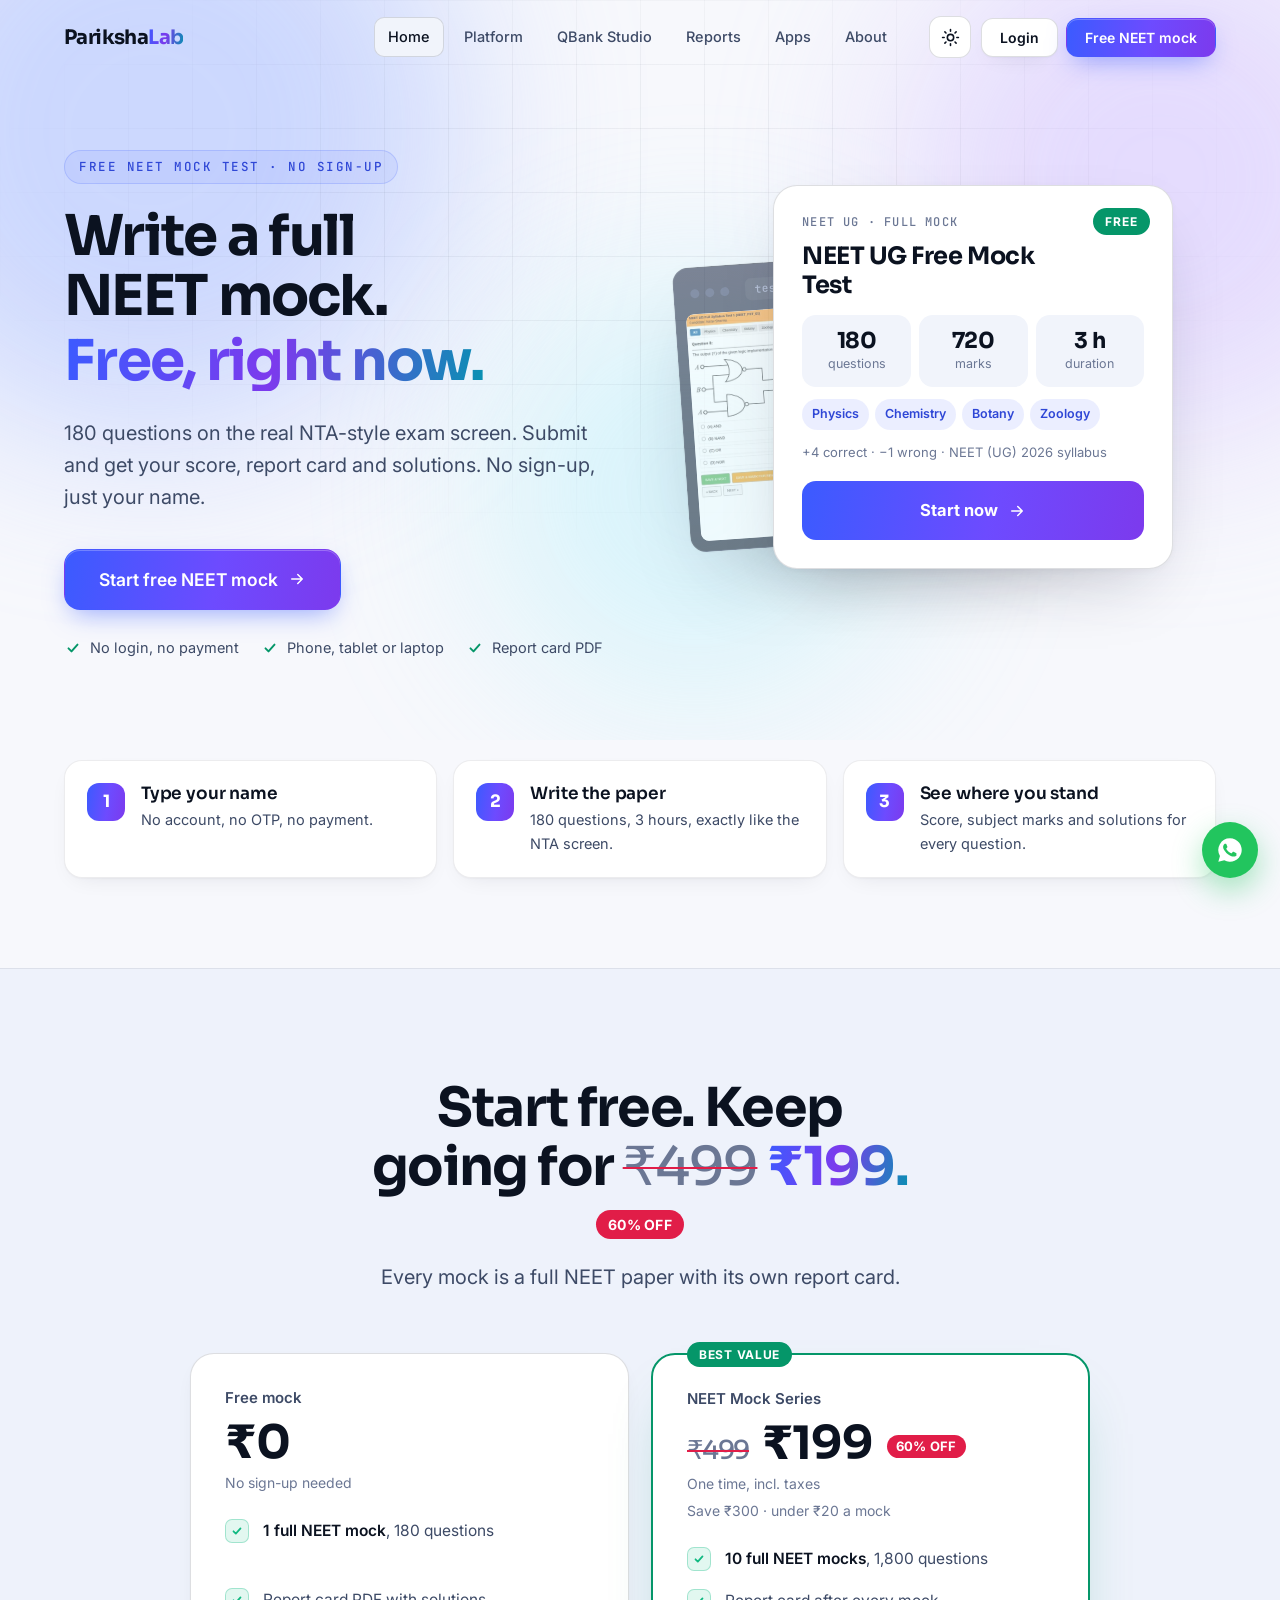
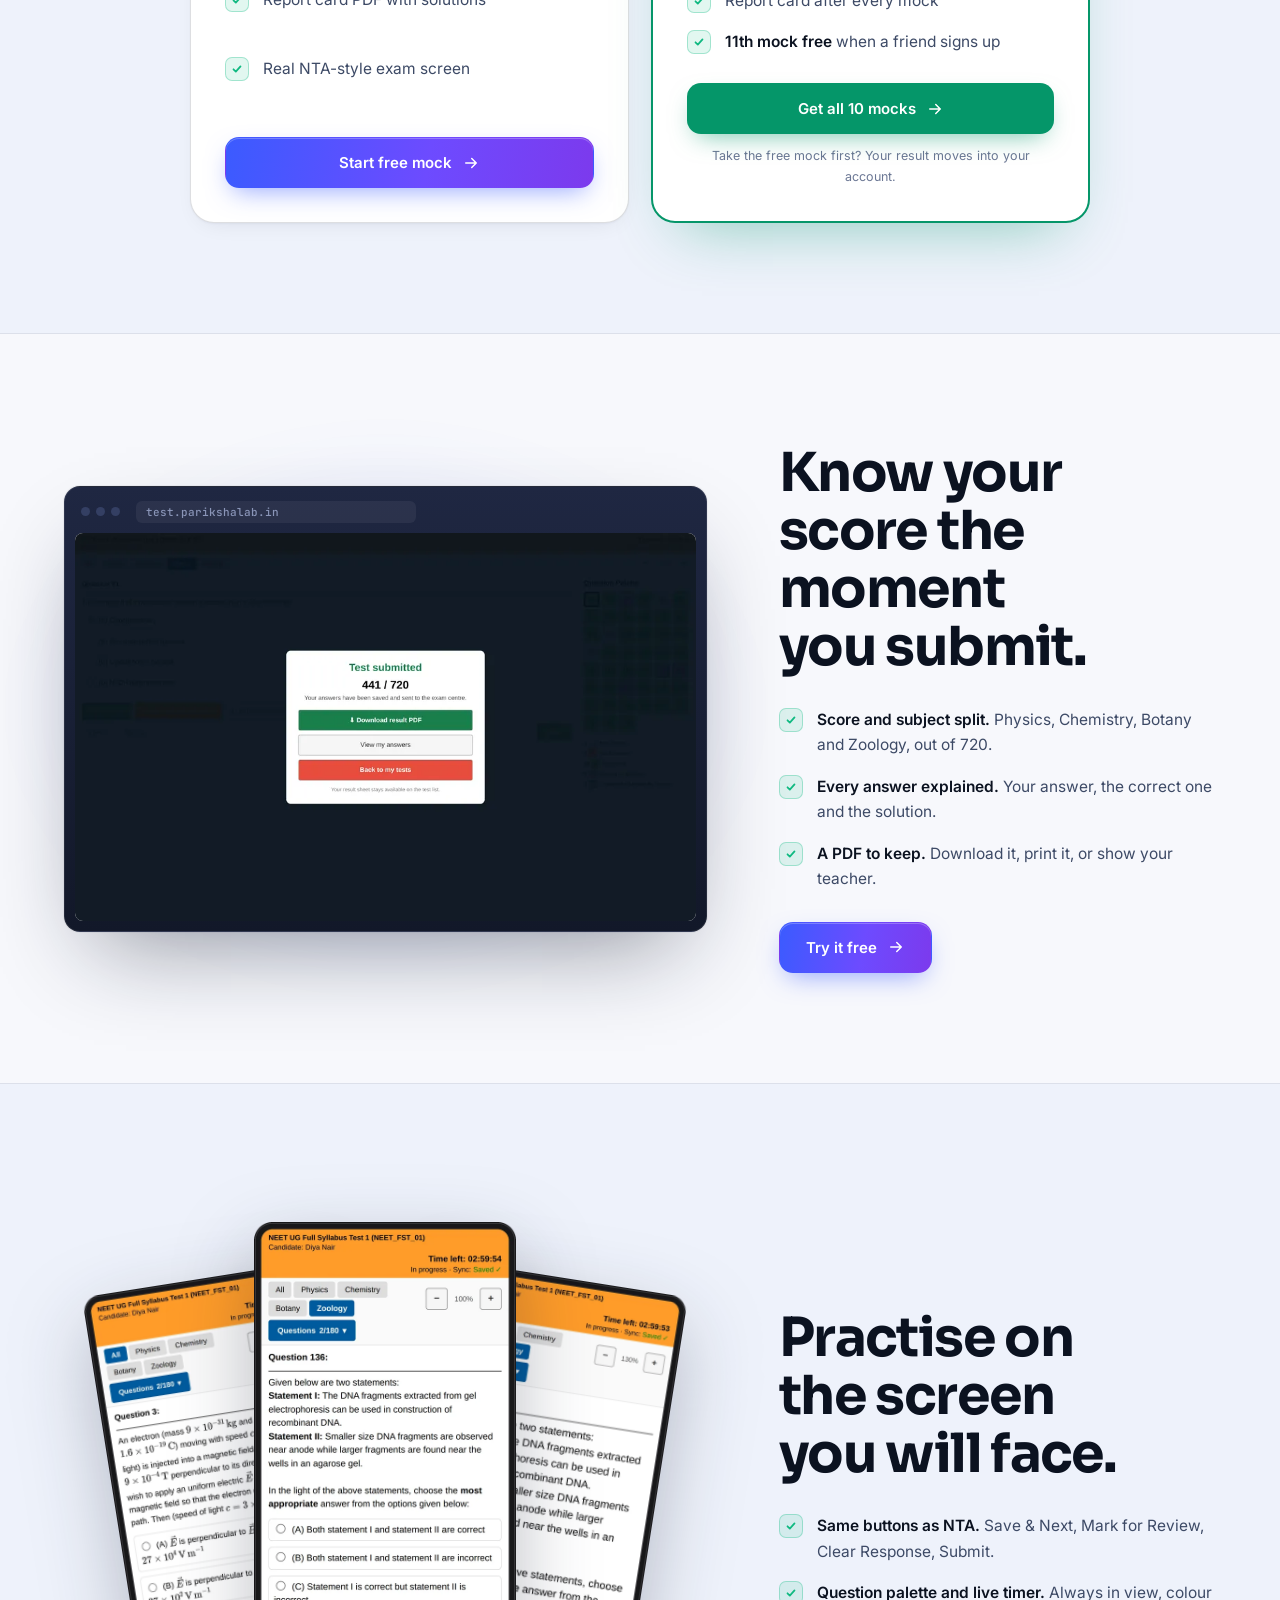
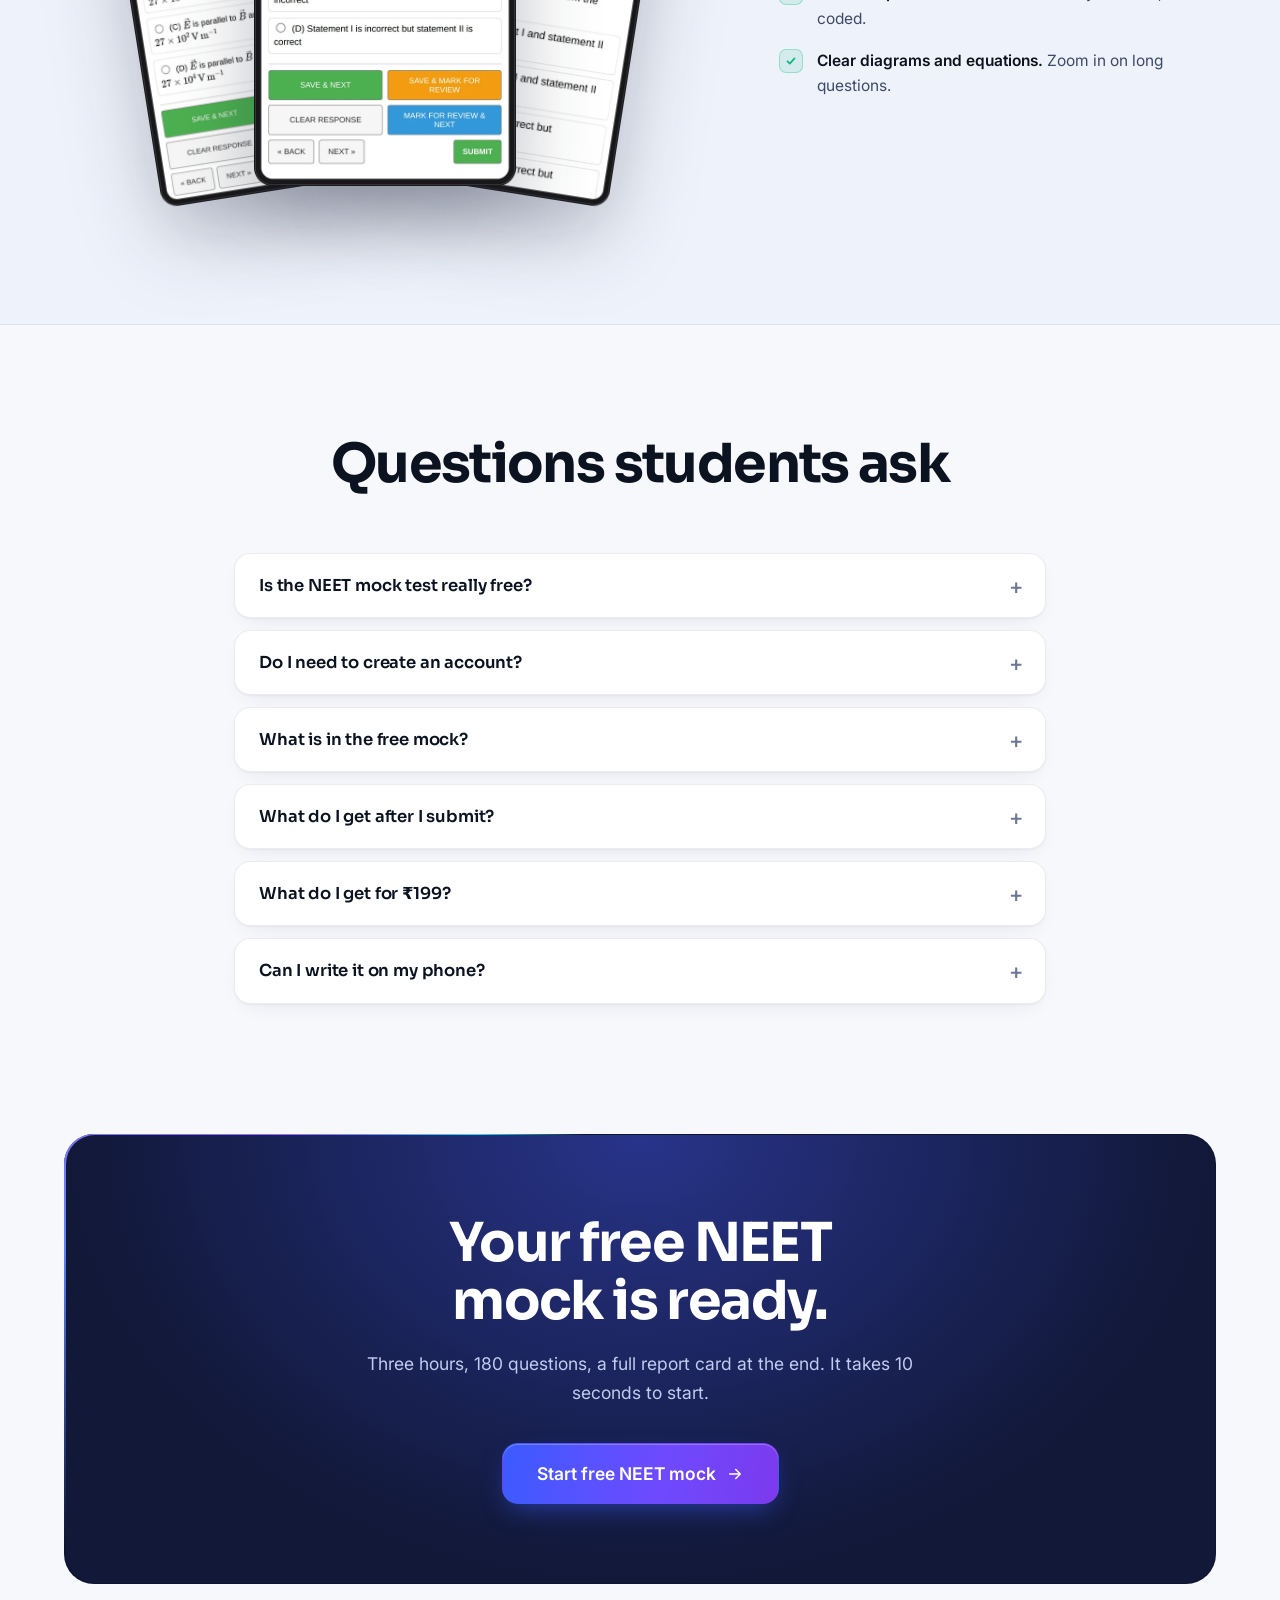
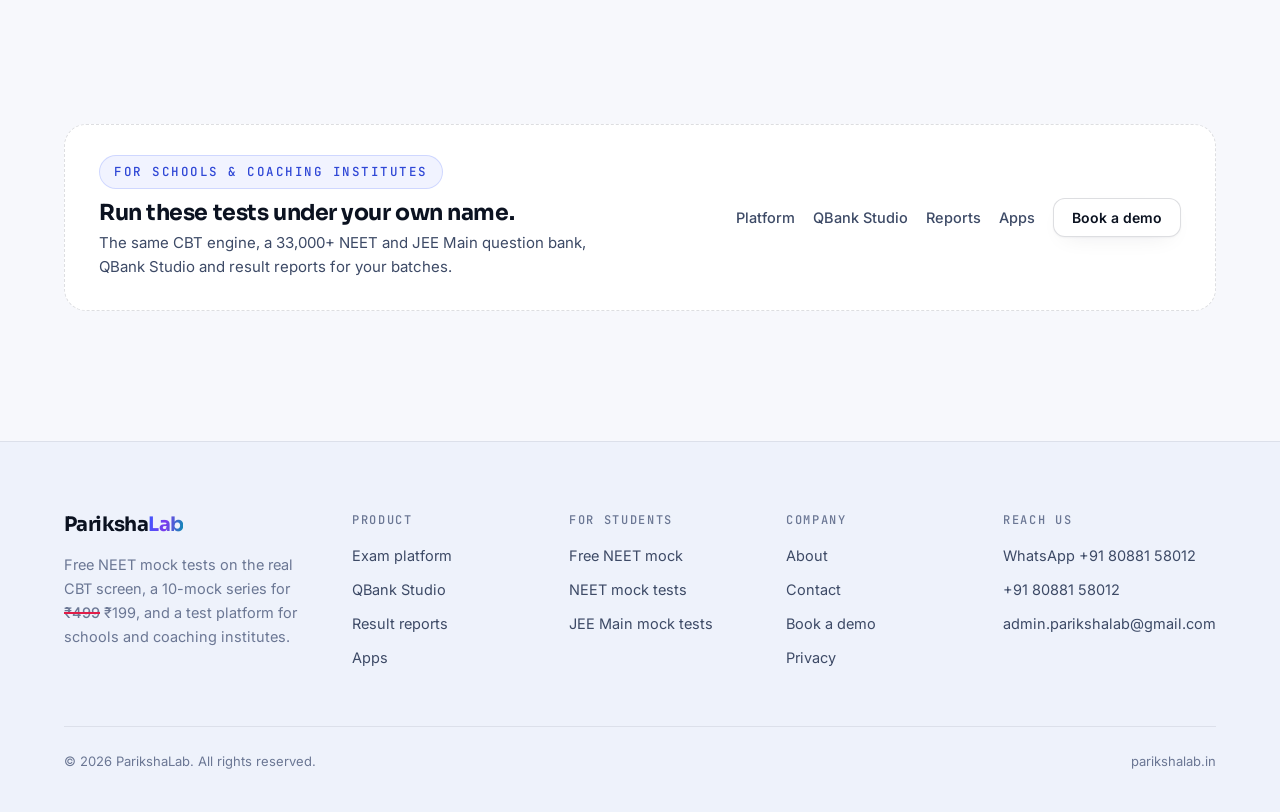
==== commit cd92042c: "Show NEET series as struck-out Rs 499, Rs 199, 60% OFF Co-Authored-By: Claude Opus 5.5 <noreply@anth" ====
--- a/index.html
+++ b/index.html
@@ -90,7 +90,8 @@
 <section class="band" id="mocks">
   <div class="wrap">
     <div class="sec-head center" data-reveal>
-      <h2>Start free. <span class="grad">Keep going for &#8377;199.</span></h2>
+      <h2>Start free. Keep going for <s class="was">&#8377;499</s> <span class="grad">&#8377;199.</span></h2>
+      <span class="off off-lg">60% OFF</span>
       <p class="lede">Every mock is a full NEET paper with its own report card.</p>
     </div>
     <div class="plans" data-stagger>
@@ -108,8 +109,9 @@
       <div class="plan plan-hi">
         <span class="p-tag">Best value</span>
         <span class="p-name">NEET Mock Series</span>
-        <div class="p-price">&#8377;199 <small>one time, incl. taxes</small></div>
-        <span class="p-sub">That is under &#8377;20 a mock</span>
+        <div class="p-price"><s class="was">&#8377;499</s> &#8377;199 <span class="off">60% OFF</span></div>
+        <span class="p-sub">One time, incl. taxes</span>
+        <span class="p-sub">Save &#8377;300 &middot; under &#8377;20 a mock</span>
         <ul class="ticks">
           <li><span><b>10 full NEET mocks</b>, 1,800 questions</span></li>
           <li><span>Report card after every mock</span></li>
@@ -200,7 +202,7 @@
     <div class="foot">
       <div>
         <a class="brand" href="index.html"><span>Pariksha<b>Lab</b></span></a>
-        <p>Free NEET mock tests on the real CBT screen, a 10-mock series for &#8377;199, and a test platform for schools and coaching institutes.</p>
+        <p>Free NEET mock tests on the real CBT screen, a 10-mock series for <s class="was">&#8377;499</s> &#8377;199, and a test platform for schools and coaching institutes.</p>
       </div>
       <div><h4>Product</h4><ul><li><a href="platform.html">Exam platform</a></li><li><a href="qbank.html">QBank Studio</a></li><li><a href="reports.html">Result reports</a></li><li><a href="apps.html">Apps</a></li></ul></div>
       <div><h4>For students</h4><ul><li><a href="https://test.parikshalab.in/free/neet/">Free NEET mock</a></li><li><a href="neet-mock-test.html">NEET mock tests</a></li><li><a href="jee-main-mock-test.html">JEE Main mock tests</a></li></ul></div>
--- a/styles.css
+++ b/styles.css
@@ -564,3 +564,11 @@
 .hero-s h1{font-size:clamp(36px,4.4vw,60px)}
 .hero-s .hero-grid{grid-template-columns:1.05fr 1fr}
 @media (max-width:1080px){.hero-s .hero-grid{grid-template-columns:1fr}}
+/* Struck-out "was" price + % OFF badge (2026-10-30) */
+s.was{color:var(--ink-3);font-weight:500;text-decoration-thickness:2px;text-decoration-color:#e11d48}
+.off{display:inline-block;vertical-align:middle;padding:2px 9px;border-radius:99px;background:#e11d48;color:#fff;font:700 12px/1.5 var(--body);letter-spacing:.02em}
+.promo s.was{color:rgba(255,255,255,.7);text-decoration-color:#ffb4c2}
+.promo .off{font-size:11px;padding:1px 7px;margin-left:4px}
+.p-price s.was{font-size:26px;margin-right:4px}
+.p-price .off{font-size:13px;margin-left:6px;vertical-align:8px}
+.off-lg{font-size:14px;padding:4px 12px;margin-top:14px}
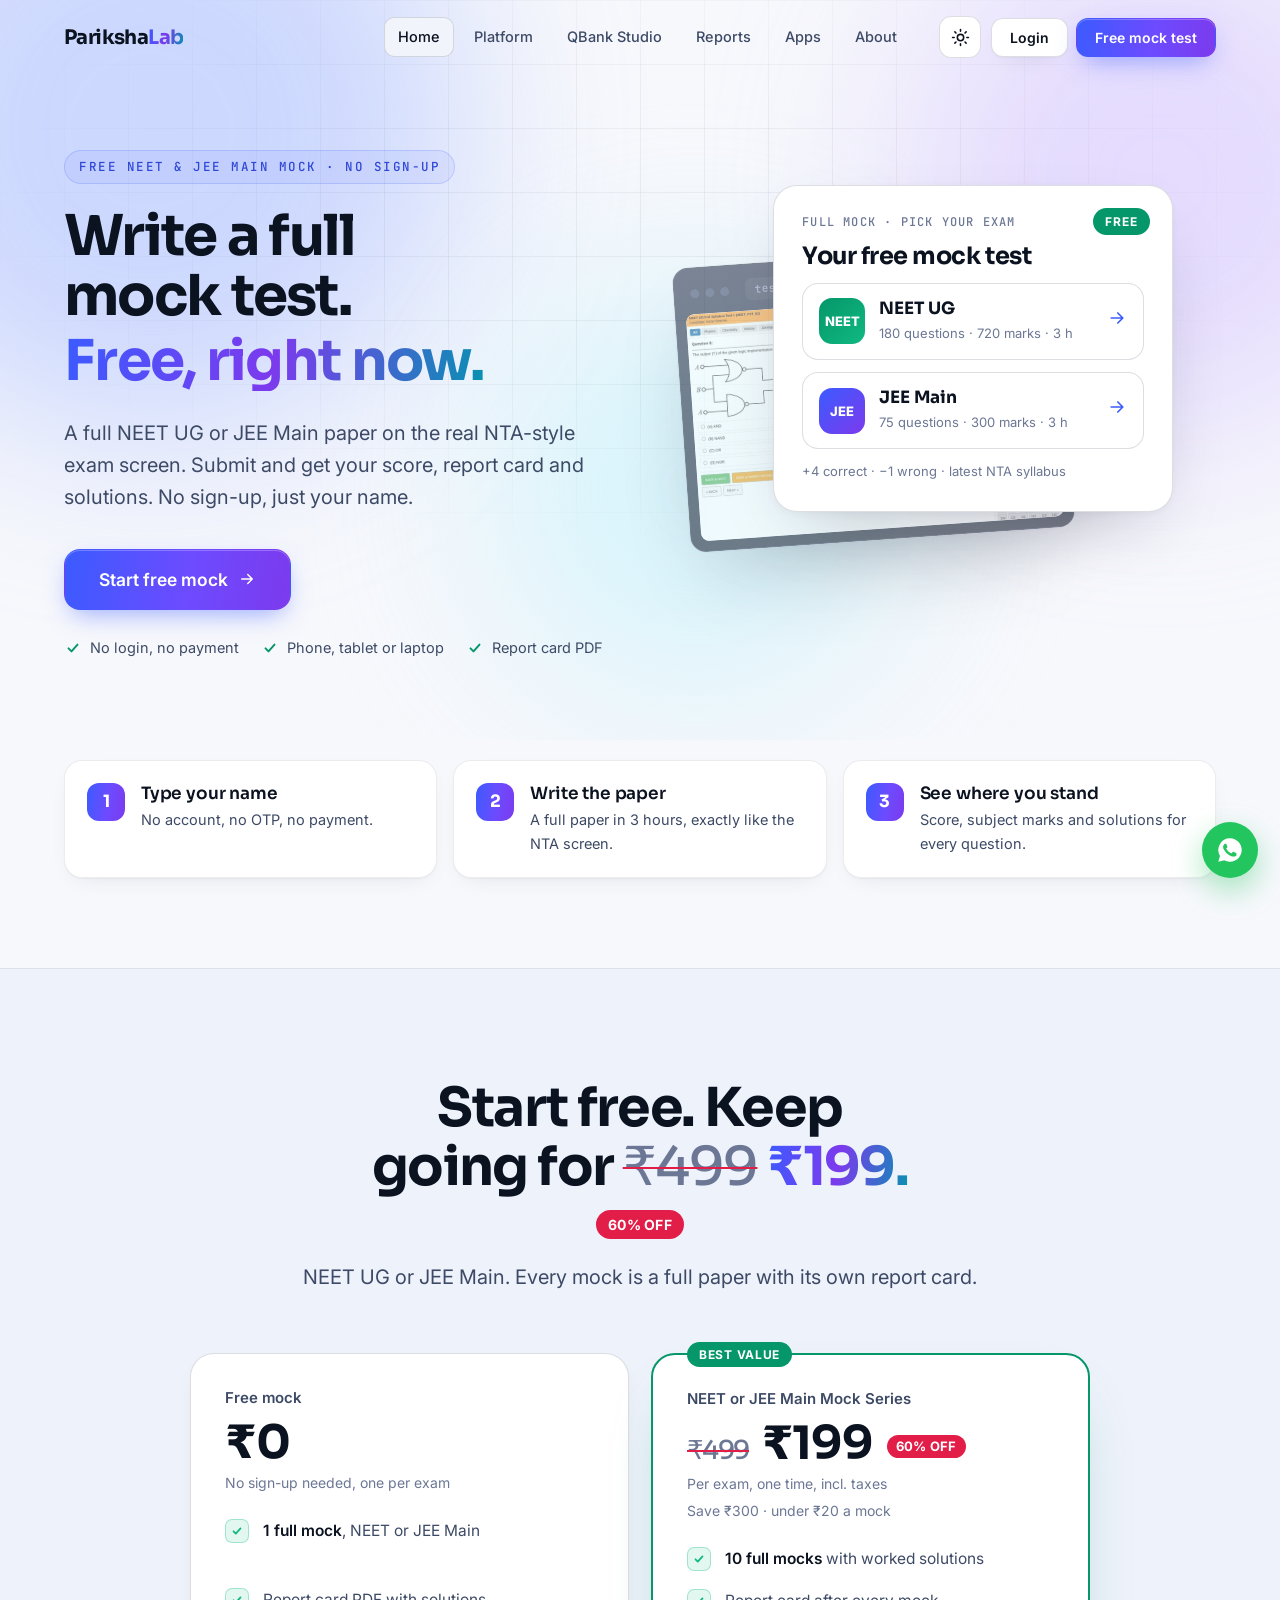
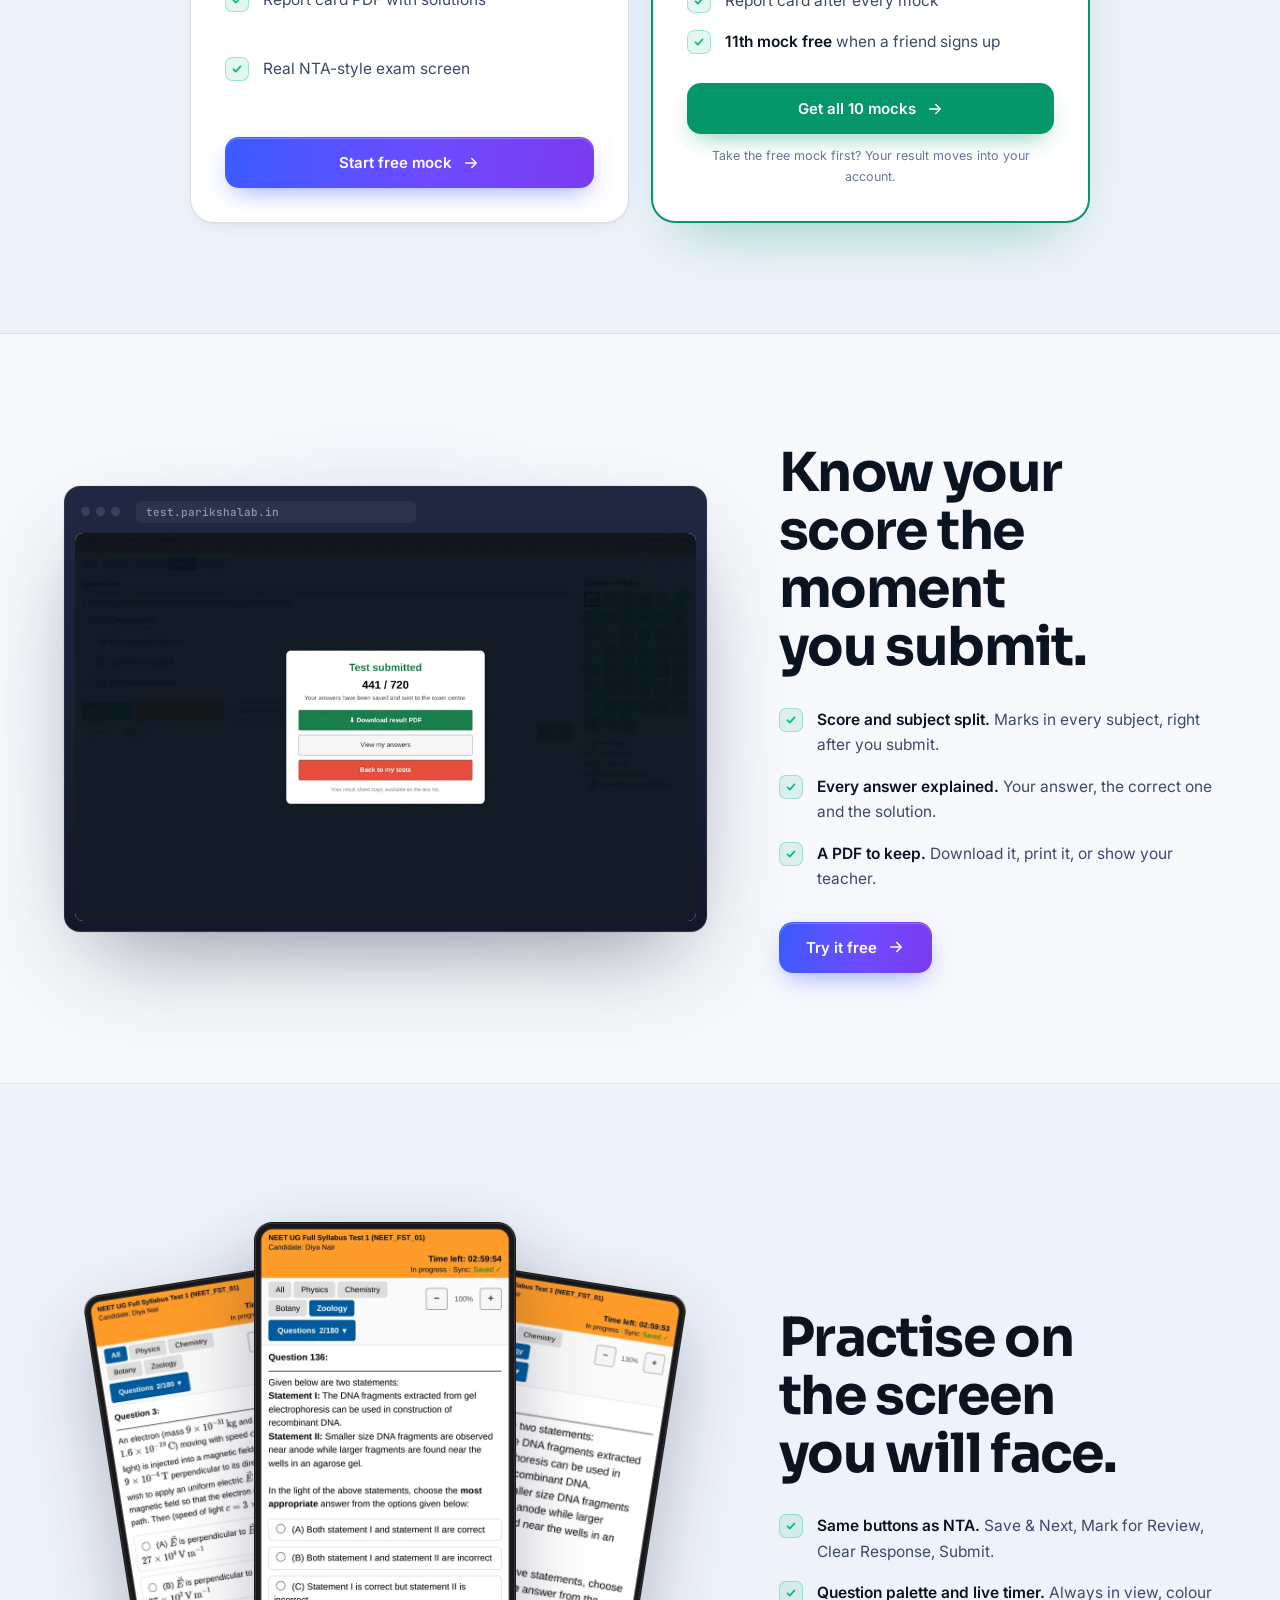
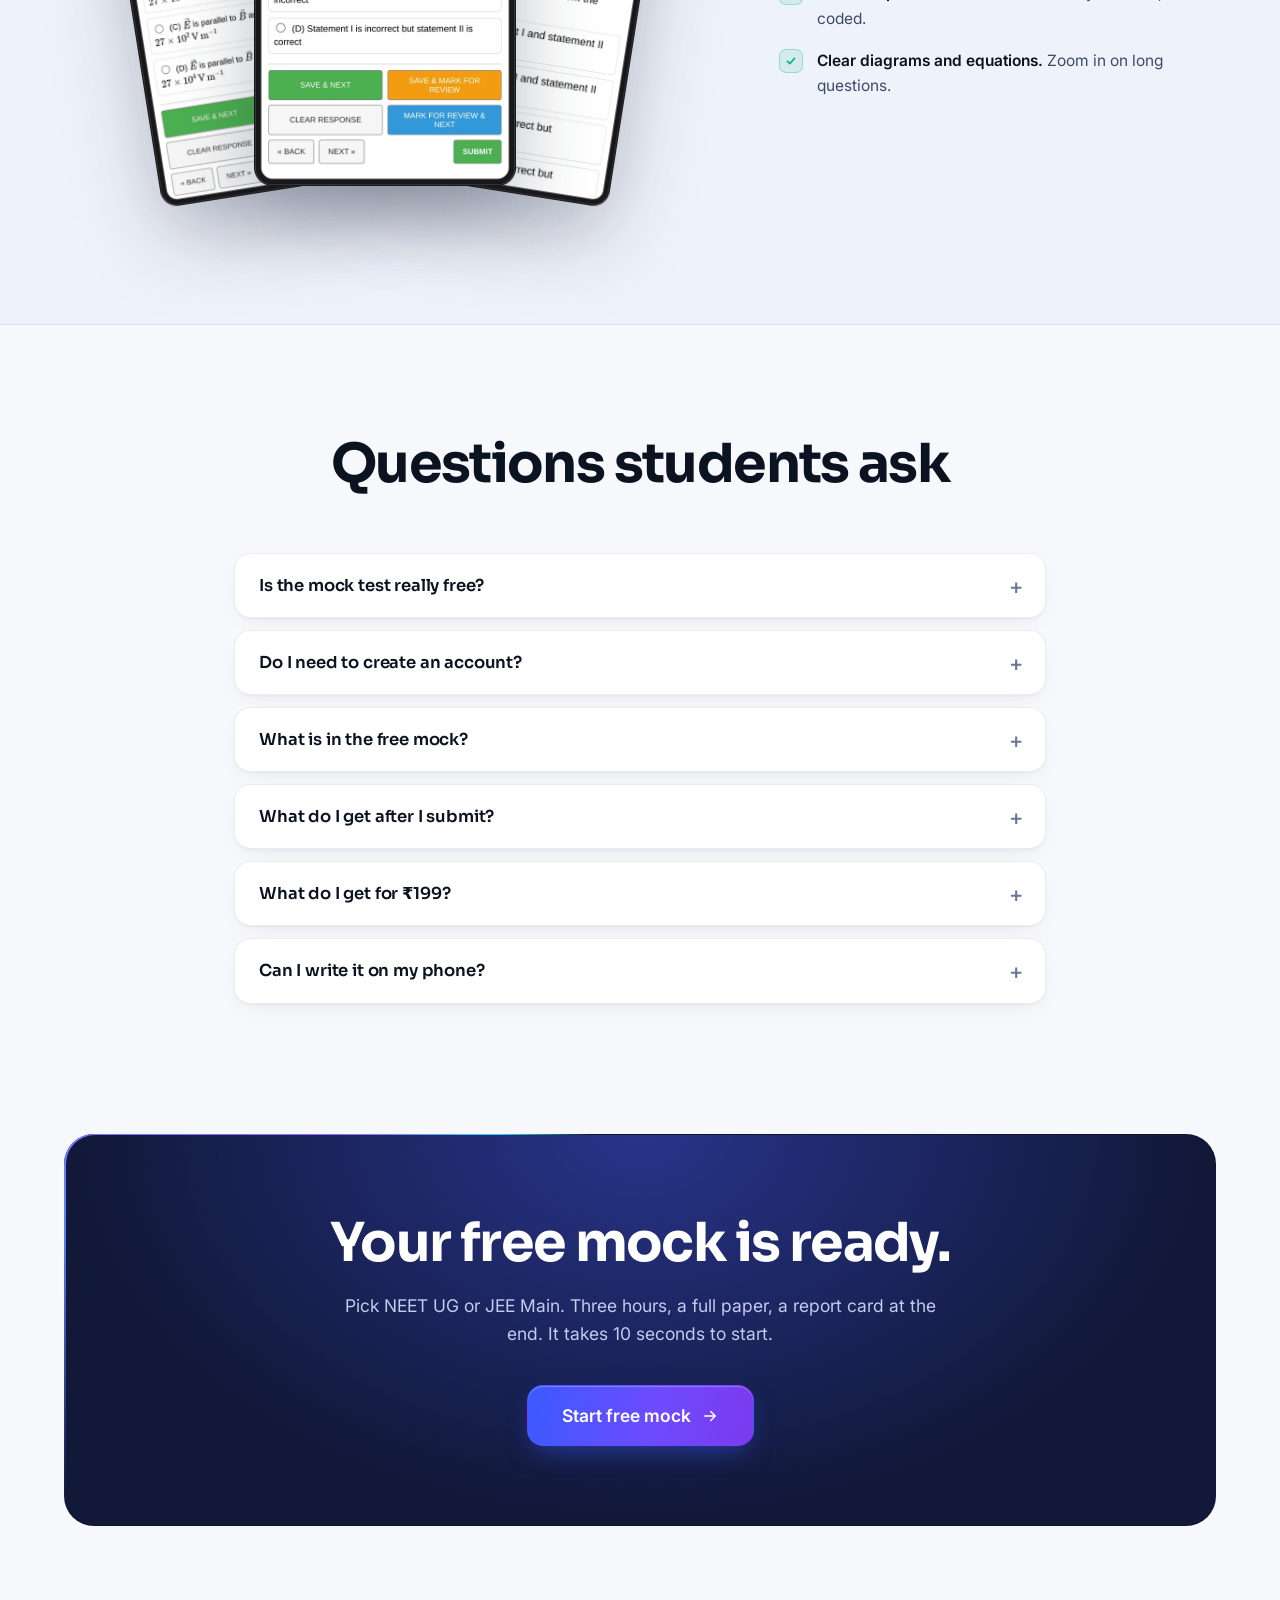
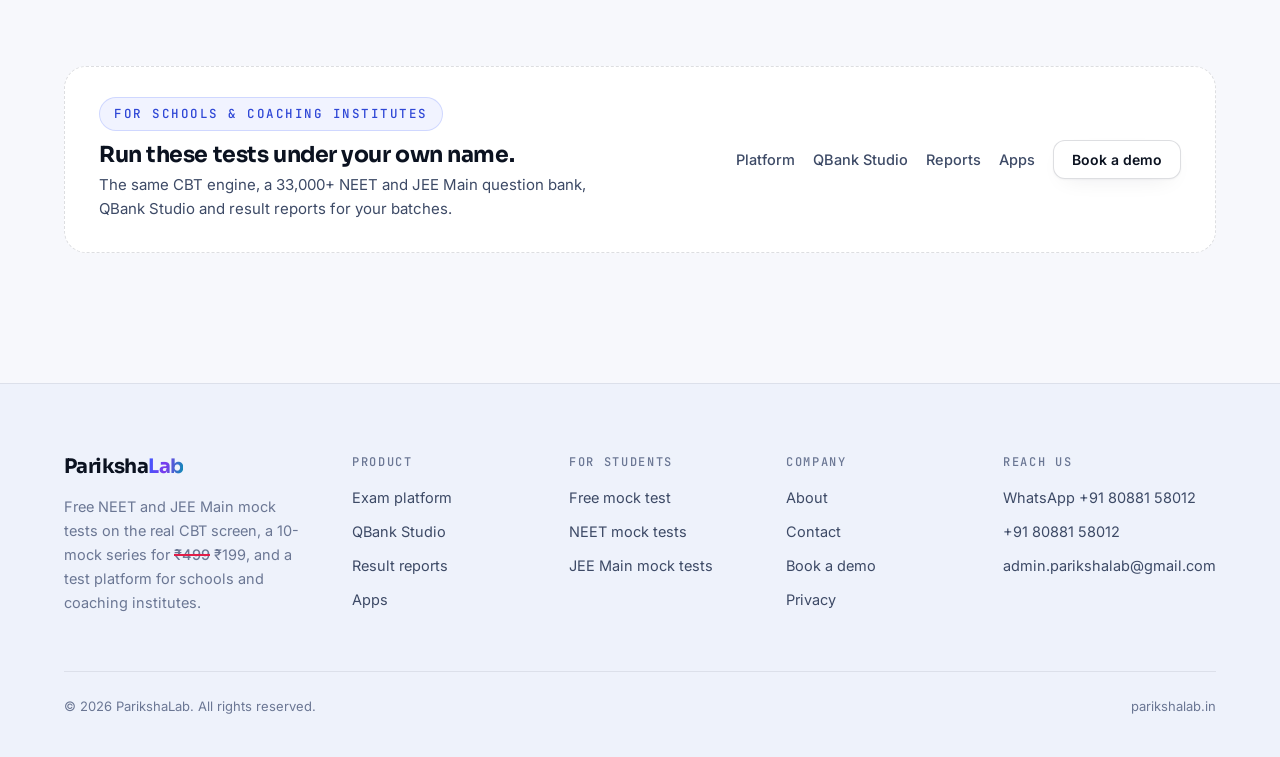
==== commit e0dfb7c9: "JEE Main launch: exam chooser dialog on every free/paid button, NEET + JEE copy, JEE page live Co-Au" ====
--- a/index.html
+++ b/index.html
@@ -3,14 +3,14 @@
 <head>
 <meta charset="utf-8">
 <meta name="viewport" content="width=device-width, initial-scale=1, viewport-fit=cover">
-<title>Free NEET Mock Test Online, No Sign-up | ParikshaLab</title>
-<meta name="description" content="Write a full 180-question NEET UG mock test free on the real NTA-style CBT screen. No sign-up, just your name. Get your score, report card and solutions. 10 more mocks for ₹199.">
+<title>Free NEET &amp; JEE Main Mock Test Online, No Sign-up | ParikshaLab</title>
+<meta name="description" content="Write a full NEET UG or JEE Main mock test free on the real NTA-style CBT screen. No sign-up, just your name. Get your score, report card and solutions. 10 more mocks for ₹199.">
 <meta name="theme-color" content="#f7f8fc">
 <script>try{if(localStorage.getItem("pl-theme")==="dark")document.documentElement.setAttribute("data-theme","dark")}catch(e){}</script>
 <meta name="robots" content="index, follow, max-image-preview:large">
 <link rel="canonical" href="https://parikshalab.in/">
-<meta property="og:title" content="Free NEET Mock Test Online, No Sign-up | ParikshaLab">
-<meta property="og:description" content="Write a full 180-question NEET UG mock test free on the real NTA-style CBT screen. No sign-up, just your name. Get your score, report card and solutions. 10 more mocks for ₹199.">
+<meta property="og:title" content="Free NEET & JEE Main Mock Test Online, No Sign-up | ParikshaLab">
+<meta property="og:description" content="Write a full NEET UG or JEE Main mock test free on the real NTA-style CBT screen. No sign-up, just your name. Get your score, report card and solutions. 10 more mocks for ₹199.">
 <meta property="og:type" content="website">
 <meta property="og:url" content="https://parikshalab.in/">
 <meta property="og:image" content="https://parikshalab.in/assets/og-image.png">
@@ -19,10 +19,10 @@
 <meta property="og:site_name" content="ParikshaLab">
 <meta property="og:locale" content="en_IN">
 <meta name="twitter:card" content="summary_large_image">
-<meta name="twitter:title" content="Free NEET Mock Test Online, No Sign-up | ParikshaLab">
-<meta name="twitter:description" content="Write a full 180-question NEET UG mock test free on the real NTA-style CBT screen. No sign-up, just your name. Get your score, report card and solutions. 10 more mocks for ₹199.">
+<meta name="twitter:title" content="Free NEET & JEE Main Mock Test Online, No Sign-up | ParikshaLab">
+<meta name="twitter:description" content="Write a full NEET UG or JEE Main mock test free on the real NTA-style CBT screen. No sign-up, just your name. Get your score, report card and solutions. 10 more mocks for ₹199.">
 <meta name="twitter:image" content="https://parikshalab.in/assets/og-image.png">
-<script type="application/ld+json">{"@context": "https://schema.org", "@graph": [{"@type": "WebSite", "@id": "https://parikshalab.in/#website", "url": "https://parikshalab.in/", "name": "ParikshaLab", "inLanguage": "en-IN", "publisher": {"@id": "https://parikshalab.in/#org"}}, {"@type": "Organization", "@id": "https://parikshalab.in/#org", "name": "ParikshaLab", "url": "https://parikshalab.in/", "email": "admin.parikshalab@gmail.com", "telephone": "+91-8088158012", "areaServed": "IN", "description": "Computer based test platform and question bank for NEET and JEE Main, built for schools and coaching institutes in India.", "contactPoint": {"@type": "ContactPoint", "telephone": "+91-8088158012", "email": "admin.parikshalab@gmail.com", "contactType": "sales", "areaServed": "IN", "availableLanguage": ["en", "hi"]}}, {"@type": "SoftwareApplication", "name": "ParikshaLab", "applicationCategory": "EducationalApplication", "operatingSystem": "Android, iOS, Web browser", "url": "https://parikshalab.in/", "description": "NTA-style computer based test engine with a 33,000+ question NEET and JEE Main bank, QBank Studio for building papers, and detailed student result reports.", "offers": {"@type": "Offer", "priceCurrency": "INR", "availability": "https://schema.org/InStock"}}, {"@type": "FAQPage", "mainEntity": [{"@type": "Question", "name": "Is the NEET mock test really free?", "acceptedAnswer": {"@type": "Answer", "text": "Yes. The first full NEET mock is free and needs no sign-up and no payment. Enter your name and the test starts."}}, {"@type": "Question", "name": "Do I need to create an account?", "acceptedAnswer": {"@type": "Answer", "text": "No, not for the free mock. Your browser remembers your attempt, so you can come back to your result. Create a free account only if you want the 10-mock series."}}, {"@type": "Question", "name": "What is in the free mock?", "acceptedAnswer": {"@type": "Answer", "text": "A full NEET UG paper: 180 questions in Physics, Chemistry, Botany and Zoology, 720 marks, 180 minutes, +4 for a correct answer and −1 for a wrong one, on the NMC NEET (UG) 2026 syllabus."}}, {"@type": "Question", "name": "What do I get after I submit?", "acceptedAnswer": {"@type": "Answer", "text": "Your score, subject-wise marks and a report card PDF with the correct answer and solution for every question."}}, {"@type": "Question", "name": "What do I get for ₹199?", "acceptedAnswer": {"@type": "Answer", "text": "10 more full NEET mocks, each with its own report card. It is a one-time payment, including taxes. Invite a friend and you also get an 11th mock free."}}, {"@type": "Question", "name": "Can I write it on my phone?", "acceptedAnswer": {"@type": "Answer", "text": "Yes. It works on any Android or iPhone, tablet, laptop or desktop browser. A laptop or tablet is closest to the real exam."}}]}]}</script>
+<script type="application/ld+json">{"@context": "https://schema.org", "@graph": [{"@type": "WebSite", "@id": "https://parikshalab.in/#website", "url": "https://parikshalab.in/", "name": "ParikshaLab", "inLanguage": "en-IN", "publisher": {"@id": "https://parikshalab.in/#org"}}, {"@type": "Organization", "@id": "https://parikshalab.in/#org", "name": "ParikshaLab", "url": "https://parikshalab.in/", "email": "admin.parikshalab@gmail.com", "telephone": "+91-8088158012", "areaServed": "IN", "description": "Computer based test platform and question bank for NEET and JEE Main, built for schools and coaching institutes in India.", "contactPoint": {"@type": "ContactPoint", "telephone": "+91-8088158012", "email": "admin.parikshalab@gmail.com", "contactType": "sales", "areaServed": "IN", "availableLanguage": ["en", "hi"]}}, {"@type": "SoftwareApplication", "name": "ParikshaLab", "applicationCategory": "EducationalApplication", "operatingSystem": "Android, iOS, Web browser", "url": "https://parikshalab.in/", "description": "NTA-style computer based test engine with a 33,000+ question NEET and JEE Main bank, QBank Studio for building papers, and detailed student result reports.", "offers": {"@type": "Offer", "priceCurrency": "INR", "availability": "https://schema.org/InStock"}}, {"@type": "FAQPage", "mainEntity": [{"@type": "Question", "name": "Is the mock test really free?", "acceptedAnswer": {"@type": "Answer", "text": "Yes. One full mock is free for each exam, NEET UG and JEE Main, with no sign-up and no payment. Pick your exam, enter your name and the test starts."}}, {"@type": "Question", "name": "Do I need to create an account?", "acceptedAnswer": {"@type": "Answer", "text": "No, not for the free mock. Your browser remembers your attempt, so you can come back to your result. Create a free account only if you want a 10-mock series."}}, {"@type": "Question", "name": "What is in the free mock?", "acceptedAnswer": {"@type": "Answer", "text": "A full paper on the latest NTA pattern and syllabus. NEET UG: 180 questions in Physics, Chemistry, Botany and Zoology, 720 marks. JEE Main: 75 questions (60 MCQ + 15 numerical) in Physics, Chemistry and Mathematics, 300 marks. Both are 3 hours with +4 / −1 marking."}}, {"@type": "Question", "name": "What do I get after I submit?", "acceptedAnswer": {"@type": "Answer", "text": "Your score, subject-wise marks and a report card PDF with the correct answer and a worked solution for every question."}}, {"@type": "Question", "name": "What do I get for ₹199?", "acceptedAnswer": {"@type": "Answer", "text": "10 more full mocks for your exam, each with its own report card. It is a one-time payment per exam, including taxes. Invite a friend and you also get an 11th mock free."}}, {"@type": "Question", "name": "Can I write it on my phone?", "acceptedAnswer": {"@type": "Answer", "text": "Yes. It works on any Android or iPhone, tablet, laptop or desktop browser. A laptop or tablet is closest to the real exam."}}]}]}</script>
 <link rel="icon" href="data:image/svg+xml,<svg xmlns='http://www.w3.org/2000/svg' viewBox='0 0 32 32'><defs><linearGradient id='g' x1='0' y1='0' x2='1' y2='1'><stop offset='0' stop-color='%235b83ff'/><stop offset='1' stop-color='%239b6bff'/></linearGradient></defs><rect width='32' height='32' rx='9' fill='url(%23g)'/><path d='M10 23V9h6.5a4.5 4.5 0 0 1 0 9H13' stroke='white' stroke-width='2.8' fill='none' stroke-linecap='round' stroke-linejoin='round'/></svg>">
 <link rel="preconnect" href="https://fonts.googleapis.com">
 <link rel="preconnect" href="https://fonts.gstatic.com" crossorigin>
@@ -35,10 +35,10 @@
 <header class="nav" id="nav">
   <div class="wrap nav-in">
     <a class="brand" href="index.html" aria-label="ParikshaLab home"><span>Pariksha<b>Lab</b></span></a>
-    <nav class="links" id="links" aria-label="Main"><a href="index.html" class="active" aria-current="page">Home</a><a href="platform.html">Platform</a><a href="qbank.html">QBank Studio</a><a href="reports.html">Reports</a><a href="apps.html">Apps</a><a href="about.html">About</a><a class="m-only" href="https://test.parikshalab.in/free/neet/"><b>Free NEET mock</b></a><a class="m-only" href="https://test.parikshalab.in/login/">Login</a></nav>
+    <nav class="links" id="links" aria-label="Main"><a href="index.html" class="active" aria-current="page">Home</a><a href="platform.html">Platform</a><a href="qbank.html">QBank Studio</a><a href="reports.html">Reports</a><a href="apps.html">Apps</a><a href="about.html">About</a><a class="m-only" href="https://test.parikshalab.in/free/" data-free><b>Free mock test</b></a><a class="m-only" href="https://test.parikshalab.in/login/">Login</a></nav>
     <div class="nav-act">
       <button class="theme-btn" id="theme" type="button" aria-label="Switch to dark theme"><svg class="sun" viewBox="0 0 24 24" fill="none" stroke="currentColor" stroke-width="2" stroke-linecap="round"><circle cx="12" cy="12" r="4"/><path d="M12 2v2M12 20v2M4.9 4.9l1.4 1.4M17.7 17.7l1.4 1.4M2 12h2M20 12h2M4.9 19.1l1.4-1.4M17.7 6.3l1.4-1.4"/></svg><svg class="moon" viewBox="0 0 24 24" fill="none" stroke="currentColor" stroke-width="2" stroke-linecap="round" stroke-linejoin="round"><path d="M20 14.5A8 8 0 0 1 9.5 4a8 8 0 1 0 10.5 10.5z"/></svg></button>
-      <div class="nav-cta"><a class="btn btn-ghost btn-sm" href="https://test.parikshalab.in/login/">Login</a><a class="btn btn-primary btn-sm" href="https://test.parikshalab.in/free/neet/">Free NEET mock</a></div>
+      <div class="nav-cta"><a class="btn btn-ghost btn-sm" href="https://test.parikshalab.in/login/">Login</a><a class="btn btn-primary btn-sm" href="https://test.parikshalab.in/free/" data-free>Free mock test</a></div>
       <button class="burger" id="burger" aria-label="Menu" aria-expanded="false" aria-controls="links"><span></span><span></span><span></span></button>
     </div>
   </div>
@@ -49,10 +49,10 @@
   <div class="aurora" aria-hidden="true"><i></i><i></i><i></i></div><div class="gridbg" aria-hidden="true"></div>
   <div class="wrap hero-grid z">
     <div>
-      <h1 data-reveal="lines"><span class="kicker">Free NEET mock test &middot; no sign-up</span><span class="hl"><span>Write a full NEET mock.</span></span><span class="hl"><span class="grad">Free, right now.</span></span></h1>
-      <p class="lede" data-reveal style="--d:.3s">180 questions on the real NTA-style exam screen. Submit and get your score, report card and solutions. No sign-up, just your name.</p>
+      <h1 data-reveal="lines"><span class="kicker">Free NEET &amp; JEE Main mock &middot; no sign-up</span><span class="hl"><span>Write a full mock test.</span></span><span class="hl"><span class="grad">Free, right now.</span></span></h1>
+      <p class="lede" data-reveal style="--d:.3s">A full NEET UG or JEE Main paper on the real NTA-style exam screen. Submit and get your score, report card and solutions. No sign-up, just your name.</p>
       <div class="hero-cta" data-reveal style="--d:.42s">
-        <a class="btn btn-primary btn-xl" href="https://test.parikshalab.in/free/neet/">Start free NEET mock <svg viewBox="0 0 24 24" fill="none" stroke="currentColor" stroke-width="2" stroke-linecap="round" stroke-linejoin="round" aria-hidden="true"><path d="M5 12h14M13 6l6 6-6 6"/></svg></a>
+        <a class="btn btn-primary btn-xl" href="https://test.parikshalab.in/free/" data-free>Start free mock <svg viewBox="0 0 24 24" fill="none" stroke="currentColor" stroke-width="2" stroke-linecap="round" stroke-linejoin="round" aria-hidden="true"><path d="M5 12h14M13 6l6 6-6 6"/></svg></a>
       </div>
       <ul class="trust" data-reveal style="--d:.5s">
         <li><svg viewBox="0 0 24 24" fill="none" stroke="currentColor" stroke-width="2.6" stroke-linecap="round" stroke-linejoin="round" aria-hidden="true"><path d="M6 12.5l4 4 8-9"/></svg>No login, no payment</li>
@@ -61,17 +61,14 @@
       </ul>
     </div>
     <div class="ticket-stage" data-reveal="zoom" style="--d:.2s">
-      <a class="ticket" href="https://test.parikshalab.in/free/neet/" aria-label="Start the free NEET mock test">
+      <div class="ticket">
         <span class="t-badge">Free</span>
-        <span class="t-k">NEET UG &middot; full mock</span>
-        <span class="t-title">NEET UG Free Mock Test</span>
-        <span class="t-grid">
-          <span><b>180</b>questions</span><span><b>720</b>marks</span><span><b>3 h</b>duration</span>
-        </span>
-        <span class="t-subj"><i>Physics</i><i>Chemistry</i><i>Botany</i><i>Zoology</i></span>
-        <span class="t-meta">+4 correct &middot; &minus;1 wrong &middot; NEET (UG) 2026 syllabus</span>
-        <span class="t-go">Start now <svg viewBox="0 0 24 24" fill="none" stroke="currentColor" stroke-width="2" stroke-linecap="round" stroke-linejoin="round" aria-hidden="true"><path d="M5 12h14M13 6l6 6-6 6"/></svg></span>
-      </a>
+        <span class="t-k">Full mock &middot; pick your exam</span>
+        <span class="t-title">Your free mock test</span>
+        <a class="t-exam" href="https://test.parikshalab.in/free/neet/"><span class="t-ic neet">NEET</span><span class="t-x"><b>NEET UG</b><span>180 questions &middot; 720 marks &middot; 3 h</span></span><span class="t-arr"><svg viewBox="0 0 24 24" fill="none" stroke="currentColor" stroke-width="2" stroke-linecap="round" stroke-linejoin="round" aria-hidden="true"><path d="M5 12h14M13 6l6 6-6 6"/></svg></span></a>
+        <a class="t-exam" href="https://test.parikshalab.in/free/jee/"><span class="t-ic jee">JEE</span><span class="t-x"><b>JEE Main</b><span>75 questions &middot; 300 marks &middot; 3 h</span></span><span class="t-arr"><svg viewBox="0 0 24 24" fill="none" stroke="currentColor" stroke-width="2" stroke-linecap="round" stroke-linejoin="round" aria-hidden="true"><path d="M5 12h14M13 6l6 6-6 6"/></svg></span></a>
+        <span class="t-meta">+4 correct &middot; &minus;1 wrong &middot; latest NTA syllabus</span>
+      </div>
       <div class="t-shot laptop" aria-hidden="true"><div class="bar"><i></i><i></i><i></i><span>test.parikshalab.in</span></div><div class="scr"><img src="assets/shots/b-07_neet_physics-900.webp" width="900" height="563" alt="" loading="eager" decoding="async"></div></div>
     </div>
   </div>
@@ -81,7 +78,7 @@
   <div class="wrap">
     <div class="steps" data-stagger>
       <div class="step"><span class="s-n">1</span><div><b>Type your name</b><span>No account, no OTP, no payment.</span></div></div>
-      <div class="step"><span class="s-n">2</span><div><b>Write the paper</b><span>180 questions, 3 hours, exactly like the NTA screen.</span></div></div>
+      <div class="step"><span class="s-n">2</span><div><b>Write the paper</b><span>A full paper in 3 hours, exactly like the NTA screen.</span></div></div>
       <div class="step"><span class="s-n">3</span><div><b>See where you stand</b><span>Score, subject marks and solutions for every question.</span></div></div>
     </div>
   </div>
@@ -92,32 +89,32 @@
     <div class="sec-head center" data-reveal>
       <h2>Start free. Keep going for <s class="was">&#8377;499</s> <span class="grad">&#8377;199.</span></h2>
       <span class="off off-lg">60% OFF</span>
-      <p class="lede">Every mock is a full NEET paper with its own report card.</p>
+      <p class="lede">NEET UG or JEE Main. Every mock is a full paper with its own report card.</p>
     </div>
     <div class="plans" data-stagger>
       <div class="plan">
         <span class="p-name">Free mock</span>
         <div class="p-price">&#8377;0</div>
-        <span class="p-sub">No sign-up needed</span>
+        <span class="p-sub">No sign-up needed, one per exam</span>
         <ul class="ticks">
-          <li><span><b>1 full NEET mock</b>, 180 questions</span></li>
+          <li><span><b>1 full mock</b>, NEET or JEE Main</span></li>
           <li><span>Report card PDF with solutions</span></li>
           <li><span>Real NTA-style exam screen</span></li>
         </ul>
-        <a class="btn btn-primary" href="https://test.parikshalab.in/free/neet/">Start free mock <svg viewBox="0 0 24 24" fill="none" stroke="currentColor" stroke-width="2" stroke-linecap="round" stroke-linejoin="round" aria-hidden="true"><path d="M5 12h14M13 6l6 6-6 6"/></svg></a>
+        <a class="btn btn-primary" href="https://test.parikshalab.in/free/" data-free>Start free mock <svg viewBox="0 0 24 24" fill="none" stroke="currentColor" stroke-width="2" stroke-linecap="round" stroke-linejoin="round" aria-hidden="true"><path d="M5 12h14M13 6l6 6-6 6"/></svg></a>
       </div>
       <div class="plan plan-hi">
         <span class="p-tag">Best value</span>
-        <span class="p-name">NEET Mock Series</span>
+        <span class="p-name">NEET or JEE Main Mock Series</span>
         <div class="p-price"><s class="was">&#8377;499</s> &#8377;199 <span class="off">60% OFF</span></div>
-        <span class="p-sub">One time, incl. taxes</span>
+        <span class="p-sub">Per exam, one time, incl. taxes</span>
         <span class="p-sub">Save &#8377;300 &middot; under &#8377;20 a mock</span>
         <ul class="ticks">
-          <li><span><b>10 full NEET mocks</b>, 1,800 questions</span></li>
+          <li><span><b>10 full mocks</b> with worked solutions</span></li>
           <li><span>Report card after every mock</span></li>
           <li><span><b>11th mock free</b> when a friend signs up</span></li>
         </ul>
-        <a class="btn btn-green" href="https://test.parikshalab.in/signup/?exam=NEET">Get all 10 mocks <svg viewBox="0 0 24 24" fill="none" stroke="currentColor" stroke-width="2" stroke-linecap="round" stroke-linejoin="round" aria-hidden="true"><path d="M5 12h14M13 6l6 6-6 6"/></svg></a>
+        <a class="btn btn-green" href="https://test.parikshalab.in/signup/" data-paid>Get all 10 mocks <svg viewBox="0 0 24 24" fill="none" stroke="currentColor" stroke-width="2" stroke-linecap="round" stroke-linejoin="round" aria-hidden="true"><path d="M5 12h14M13 6l6 6-6 6"/></svg></a>
         <span class="p-note">Take the free mock first? Your result moves into your account.</span>
       </div>
     </div>
@@ -133,11 +130,11 @@
     <div data-reveal>
       <h2>Know your score the moment you submit.</h2>
       <ul class="ticks">
-        <li><span><b>Score and subject split.</b> Physics, Chemistry, Botany and Zoology, out of 720.</span></li>
+        <li><span><b>Score and subject split.</b> Marks in every subject, right after you submit.</span></li>
         <li><span><b>Every answer explained.</b> Your answer, the correct one and the solution.</span></li>
         <li><span><b>A PDF to keep.</b> Download it, print it, or show your teacher.</span></li>
       </ul>
-      <a class="btn btn-primary" style="margin-top:30px" href="https://test.parikshalab.in/free/neet/">Try it free <svg viewBox="0 0 24 24" fill="none" stroke="currentColor" stroke-width="2" stroke-linecap="round" stroke-linejoin="round" aria-hidden="true"><path d="M5 12h14M13 6l6 6-6 6"/></svg></a>
+      <a class="btn btn-primary" style="margin-top:30px" href="https://test.parikshalab.in/free/" data-free>Try it free <svg viewBox="0 0 24 24" fill="none" stroke="currentColor" stroke-width="2" stroke-linecap="round" stroke-linejoin="round" aria-hidden="true"><path d="M5 12h14M13 6l6 6-6 6"/></svg></a>
     </div>
   </div>
 </section>
@@ -163,17 +160,17 @@
 <section>
   <div class="wrap" style="max-width:860px">
     <div class="sec-head center" data-reveal><h2>Questions students ask</h2></div>
-    <div class="faq" data-reveal><details class="faq-item"><summary>Is the NEET mock test really free?</summary><p>Yes. The first full NEET mock is free and needs no sign-up and no payment. Enter your name and the test starts.</p></details><details class="faq-item"><summary>Do I need to create an account?</summary><p>No, not for the free mock. Your browser remembers your attempt, so you can come back to your result. Create a free account only if you want the 10-mock series.</p></details><details class="faq-item"><summary>What is in the free mock?</summary><p>A full NEET UG paper: 180 questions in Physics, Chemistry, Botany and Zoology, 720 marks, 180 minutes, +4 for a correct answer and −1 for a wrong one, on the NMC NEET (UG) 2026 syllabus.</p></details><details class="faq-item"><summary>What do I get after I submit?</summary><p>Your score, subject-wise marks and a report card PDF with the correct answer and solution for every question.</p></details><details class="faq-item"><summary>What do I get for ₹199?</summary><p>10 more full NEET mocks, each with its own report card. It is a one-time payment, including taxes. Invite a friend and you also get an 11th mock free.</p></details><details class="faq-item"><summary>Can I write it on my phone?</summary><p>Yes. It works on any Android or iPhone, tablet, laptop or desktop browser. A laptop or tablet is closest to the real exam.</p></details></div>
+    <div class="faq" data-reveal><details class="faq-item"><summary>Is the mock test really free?</summary><p>Yes. One full mock is free for each exam, NEET UG and JEE Main, with no sign-up and no payment. Pick your exam, enter your name and the test starts.</p></details><details class="faq-item"><summary>Do I need to create an account?</summary><p>No, not for the free mock. Your browser remembers your attempt, so you can come back to your result. Create a free account only if you want a 10-mock series.</p></details><details class="faq-item"><summary>What is in the free mock?</summary><p>A full paper on the latest NTA pattern and syllabus. NEET UG: 180 questions in Physics, Chemistry, Botany and Zoology, 720 marks. JEE Main: 75 questions (60 MCQ + 15 numerical) in Physics, Chemistry and Mathematics, 300 marks. Both are 3 hours with +4 / −1 marking.</p></details><details class="faq-item"><summary>What do I get after I submit?</summary><p>Your score, subject-wise marks and a report card PDF with the correct answer and a worked solution for every question.</p></details><details class="faq-item"><summary>What do I get for ₹199?</summary><p>10 more full mocks for your exam, each with its own report card. It is a one-time payment per exam, including taxes. Invite a friend and you also get an 11th mock free.</p></details><details class="faq-item"><summary>Can I write it on my phone?</summary><p>Yes. It works on any Android or iPhone, tablet, laptop or desktop browser. A laptop or tablet is closest to the real exam.</p></details></div>
   </div>
 </section>
 
 <section style="padding-top:20px">
   <div class="wrap">
     <div class="cta" data-reveal="zoom">
-      <h2>Your free NEET mock is ready.</h2>
-      <p>Three hours, 180 questions, a full report card at the end. It takes 10 seconds to start.</p>
+      <h2>Your free mock is ready.</h2>
+      <p>Pick NEET UG or JEE Main. Three hours, a full paper, a report card at the end. It takes 10 seconds to start.</p>
       <div class="hero-cta">
-        <a class="btn btn-primary btn-xl" href="https://test.parikshalab.in/free/neet/">Start free NEET mock <svg viewBox="0 0 24 24" fill="none" stroke="currentColor" stroke-width="2" stroke-linecap="round" stroke-linejoin="round" aria-hidden="true"><path d="M5 12h14M13 6l6 6-6 6"/></svg></a>
+        <a class="btn btn-primary btn-xl" href="https://test.parikshalab.in/free/" data-free>Start free mock <svg viewBox="0 0 24 24" fill="none" stroke="currentColor" stroke-width="2" stroke-linecap="round" stroke-linejoin="round" aria-hidden="true"><path d="M5 12h14M13 6l6 6-6 6"/></svg></a>
       </div>
     </div>
   </div>
@@ -196,23 +193,23 @@
 </section>
 
 </main>
-<a class="sticky-cta" href="https://test.parikshalab.in/free/neet/">Start free NEET mock <svg viewBox="0 0 24 24" fill="none" stroke="currentColor" stroke-width="2" stroke-linecap="round" stroke-linejoin="round" aria-hidden="true"><path d="M5 12h14M13 6l6 6-6 6"/></svg></a>
+<a class="sticky-cta" href="https://test.parikshalab.in/free/" data-free>Start free mock <svg viewBox="0 0 24 24" fill="none" stroke="currentColor" stroke-width="2" stroke-linecap="round" stroke-linejoin="round" aria-hidden="true"><path d="M5 12h14M13 6l6 6-6 6"/></svg></a>
 <footer>
   <div class="wrap">
     <div class="foot">
       <div>
         <a class="brand" href="index.html"><span>Pariksha<b>Lab</b></span></a>
-        <p>Free NEET mock tests on the real CBT screen, a 10-mock series for <s class="was">&#8377;499</s> &#8377;199, and a test platform for schools and coaching institutes.</p>
+        <p>Free NEET and JEE Main mock tests on the real CBT screen, a 10-mock series for <s class="was">&#8377;499</s> &#8377;199, and a test platform for schools and coaching institutes.</p>
       </div>
       <div><h4>Product</h4><ul><li><a href="platform.html">Exam platform</a></li><li><a href="qbank.html">QBank Studio</a></li><li><a href="reports.html">Result reports</a></li><li><a href="apps.html">Apps</a></li></ul></div>
-      <div><h4>For students</h4><ul><li><a href="https://test.parikshalab.in/free/neet/">Free NEET mock</a></li><li><a href="neet-mock-test.html">NEET mock tests</a></li><li><a href="jee-main-mock-test.html">JEE Main mock tests</a></li></ul></div>
+      <div><h4>For students</h4><ul><li><a href="https://test.parikshalab.in/free/" data-free>Free mock test</a></li><li><a href="neet-mock-test.html">NEET mock tests</a></li><li><a href="jee-main-mock-test.html">JEE Main mock tests</a></li></ul></div>
       <div><h4>Company</h4><ul><li><a href="about.html">About</a></li><li><a href="contact.html">Contact</a></li><li><a href="contact.html">Book a demo</a></li><li><a href="privacy.html">Privacy</a></li></ul></div>
-      <div><h4>Reach us</h4><ul><li><a href="https://wa.me/918088158012?text=Hello%20ParikshaLab%2C%20I%20have%20a%20question%20about%20the%20NEET%20mock%20tests." target="_blank" rel="noopener">WhatsApp +91 80881 58012</a></li><li><a href="tel:+918088158012">+91 80881 58012</a></li><li><a href="mailto:admin.parikshalab@gmail.com">admin.parikshalab@gmail.com</a></li></ul></div>
+      <div><h4>Reach us</h4><ul><li><a href="https://wa.me/918088158012?text=Hello%20ParikshaLab%2C%20I%20have%20a%20question%20about%20the%20mock%20tests." target="_blank" rel="noopener">WhatsApp +91 80881 58012</a></li><li><a href="tel:+918088158012">+91 80881 58012</a></li><li><a href="mailto:admin.parikshalab@gmail.com">admin.parikshalab@gmail.com</a></li></ul></div>
     </div>
     <div class="fine"><span>&copy; <span id="yr">2026</span> ParikshaLab. All rights reserved.</span><span>parikshalab.in</span></div>
   </div>
 </footer>
-<a class="fab" href="https://wa.me/918088158012?text=Hello%20ParikshaLab%2C%20I%20have%20a%20question%20about%20the%20NEET%20mock%20tests." target="_blank" rel="noopener" aria-label="Chat on WhatsApp"><svg viewBox="0 0 24 24" aria-hidden="true"><path d="M12 2a10 10 0 0 0-8.6 15.1L2 22l5.1-1.3A10 10 0 1 0 12 2zm5.8 14.2c-.2.7-1.4 1.3-2 1.4-.5.1-1.1.1-1.8-.1-.4-.1-1-.3-1.7-.6-3-1.3-4.9-4.3-5-4.5-.2-.2-1.2-1.6-1.2-3s.7-2.1 1-2.4c.2-.3.5-.4.7-.4h.5c.2 0 .4 0 .6.5l.8 2c.1.2.1.4 0 .5l-.3.5-.4.4c-.1.1-.3.3-.1.6.2.3.8 1.3 1.7 2.1 1.2 1 2.1 1.4 2.4 1.5.3.1.4.1.6-.1l.9-1c.2-.2.4-.2.6-.1l2 1c.2.1.4.2.4.3.1.2.1.7-.1 1.4z"/></svg></a>
+<a class="fab" href="https://wa.me/918088158012?text=Hello%20ParikshaLab%2C%20I%20have%20a%20question%20about%20the%20mock%20tests." target="_blank" rel="noopener" aria-label="Chat on WhatsApp"><svg viewBox="0 0 24 24" aria-hidden="true"><path d="M12 2a10 10 0 0 0-8.6 15.1L2 22l5.1-1.3A10 10 0 1 0 12 2zm5.8 14.2c-.2.7-1.4 1.3-2 1.4-.5.1-1.1.1-1.8-.1-.4-.1-1-.3-1.7-.6-3-1.3-4.9-4.3-5-4.5-.2-.2-1.2-1.6-1.2-3s.7-2.1 1-2.4c.2-.3.5-.4.7-.4h.5c.2 0 .4 0 .6.5l.8 2c.1.2.1.4 0 .5l-.3.5-.4.4c-.1.1-.3.3-.1.6.2.3.8 1.3 1.7 2.1 1.2 1 2.1 1.4 2.4 1.5.3.1.4.1.6-.1l.9-1c.2-.2.4-.2.6-.1l2 1c.2.1.4.2.4.3.1.2.1.7-.1 1.4z"/></svg></a>
 <script src="script.js"></script>
 </body>
 </html>
--- a/styles.css
+++ b/styles.css
@@ -572,3 +572,20 @@
 .p-price s.was{font-size:26px;margin-right:4px}
 .p-price .off{font-size:13px;margin-left:6px;vertical-align:8px}
 .off-lg{font-size:14px;padding:4px 12px;margin-top:14px}
+/* Two exams on the home ticket + the exam chooser dialog (2026-10-30) */
+.t-exam,.ch-exam{display:flex;align-items:center;gap:14px;padding:14px 16px;border-radius:16px;border:1.5px solid var(--line-2);background:var(--panel);color:var(--ink);text-decoration:none;transition:border-color .2s,transform .2s var(--ease)}
+.t-exam:hover,.ch-exam:hover{border-color:var(--blue);transform:translateY(-2px)}
+.t-ic{flex:none;width:46px;height:46px;border-radius:13px;display:grid;place-items:center;font:800 13px var(--body);color:#fff}
+.t-ic.neet{background:linear-gradient(135deg,#059669,#10b981)}
+.t-ic.jee{background:linear-gradient(135deg,#3b5bff,#7c3aed)}
+.t-x{flex:1;min-width:0}
+.t-x b{display:block;font:700 17px var(--display);letter-spacing:-.01em}
+.t-x span{font-size:13px;color:var(--ink-3)}
+.t-arr{color:var(--blue);font-size:20px;font-weight:700}
+.t-arr svg{width:20px;height:20px}
+dialog.chooser{width:min(460px,calc(100vw - 32px));border:0;border-radius:24px;padding:28px;background:var(--surface);color:var(--ink);box-shadow:var(--panel-shadow)}
+dialog.chooser::backdrop{background:rgba(6,9,19,.55);backdrop-filter:blur(4px)}
+dialog.chooser h3{margin:0 34px 6px 0;font:700 22px/1.25 var(--display);letter-spacing:-.02em}
+dialog.chooser p{margin:0 0 18px;color:var(--ink-2);font-size:15px}
+dialog.chooser .ch-exam{margin-top:10px}
+.ch-x{position:absolute;top:16px;right:16px;width:36px;height:36px;border-radius:50%;border:1px solid var(--line-2);background:var(--panel);color:var(--ink-2);font-size:22px;line-height:1;cursor:pointer}
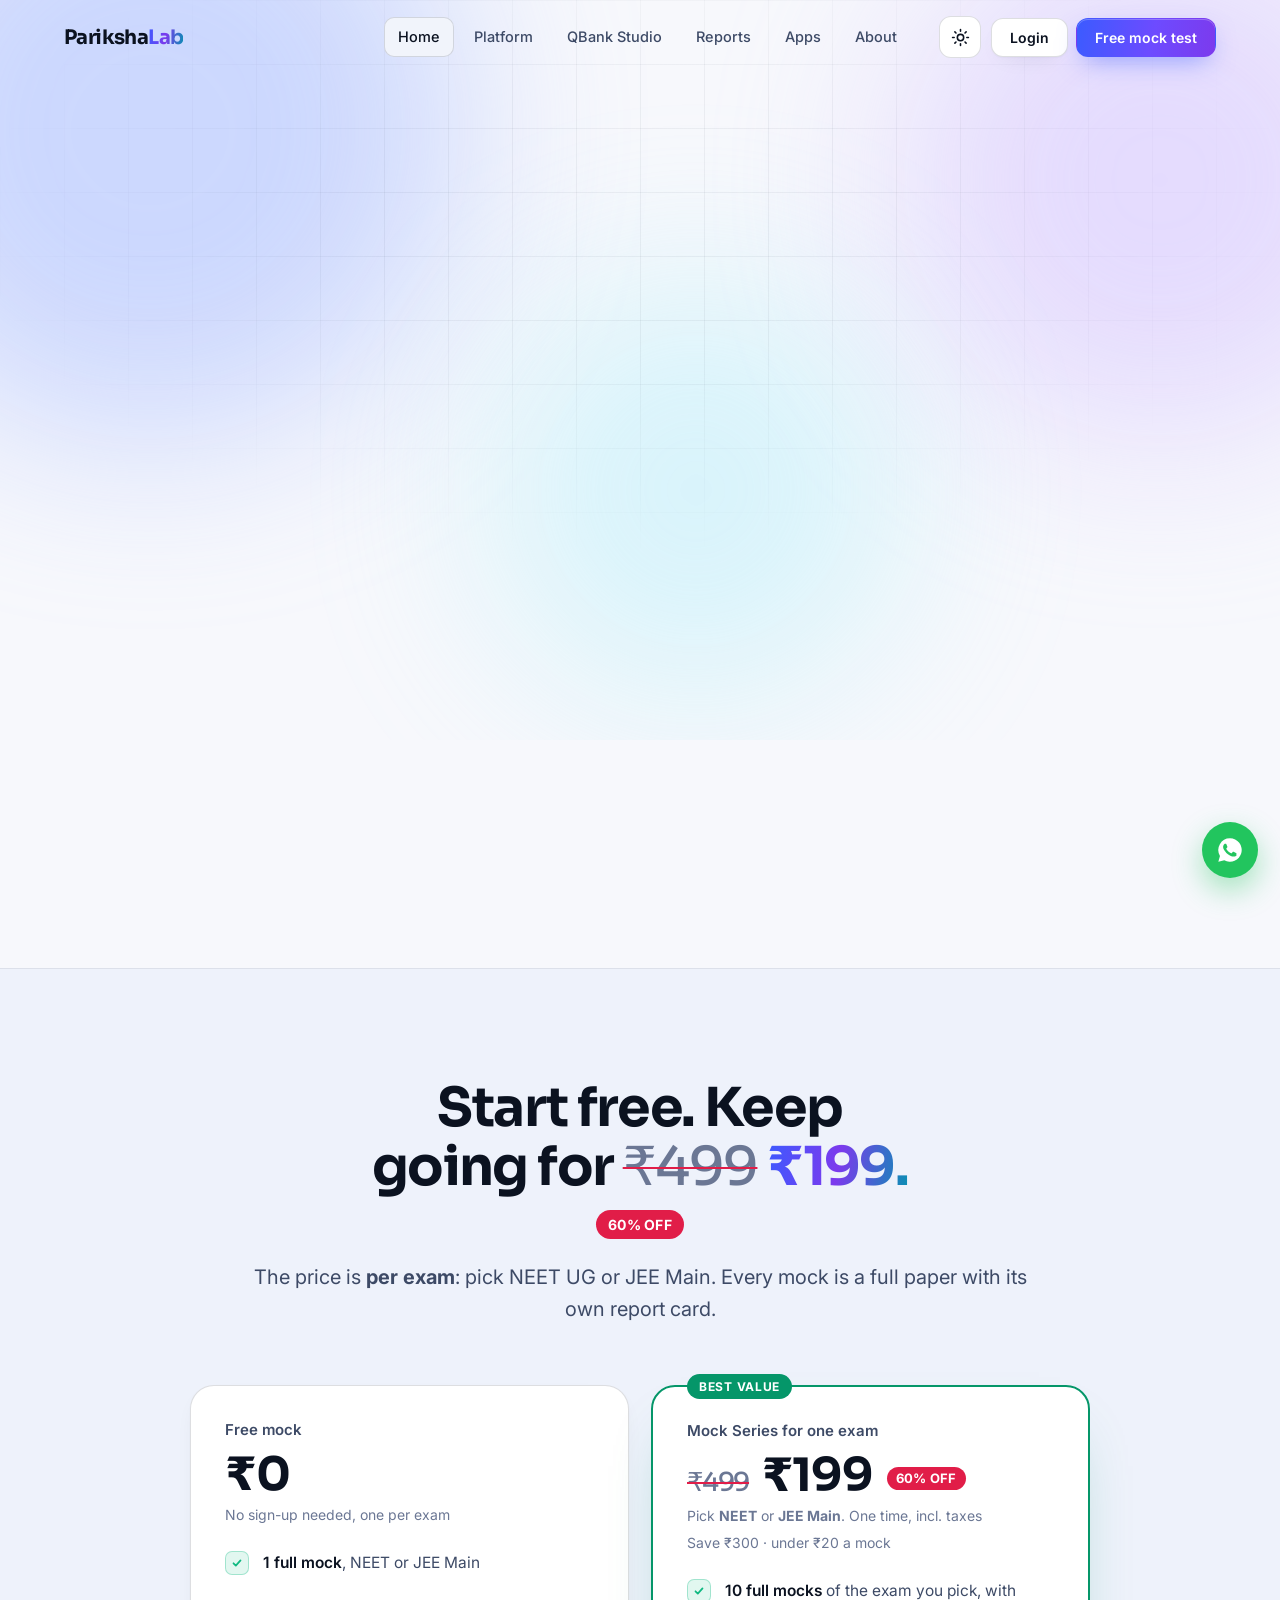
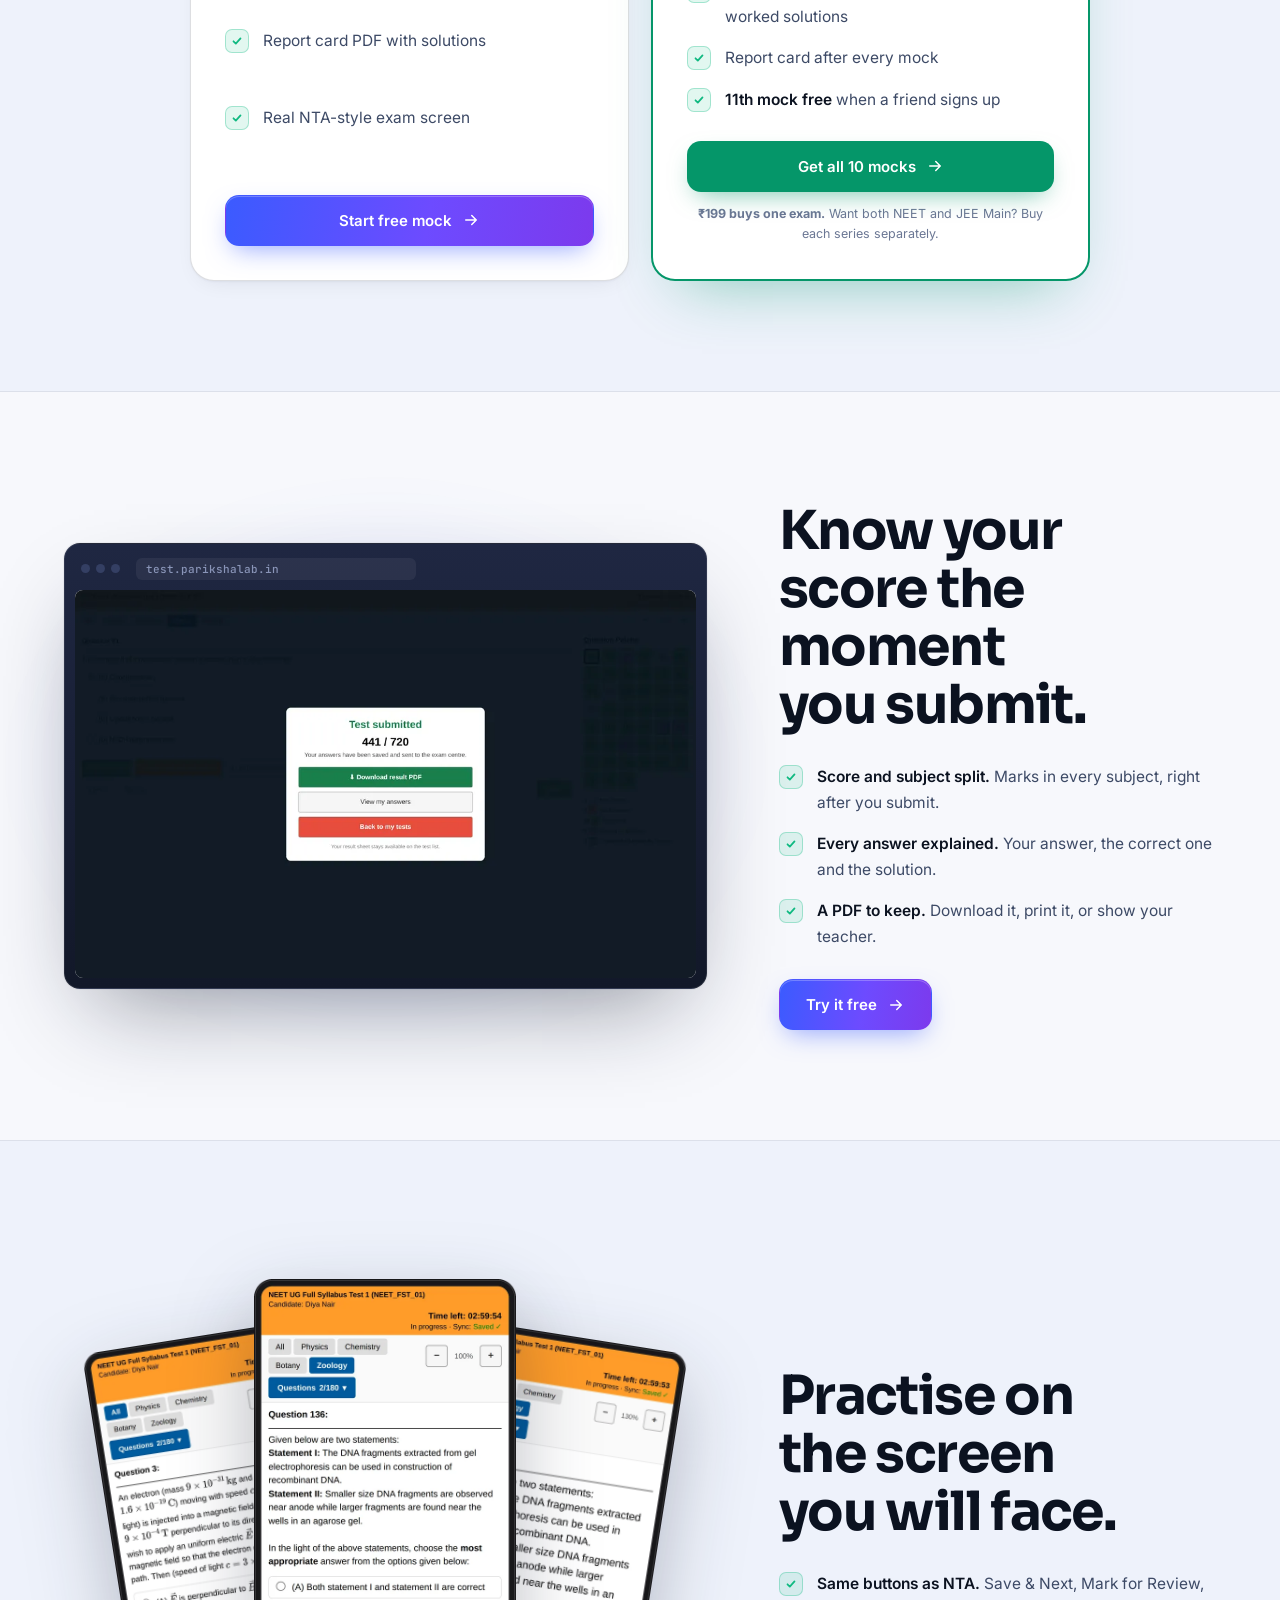
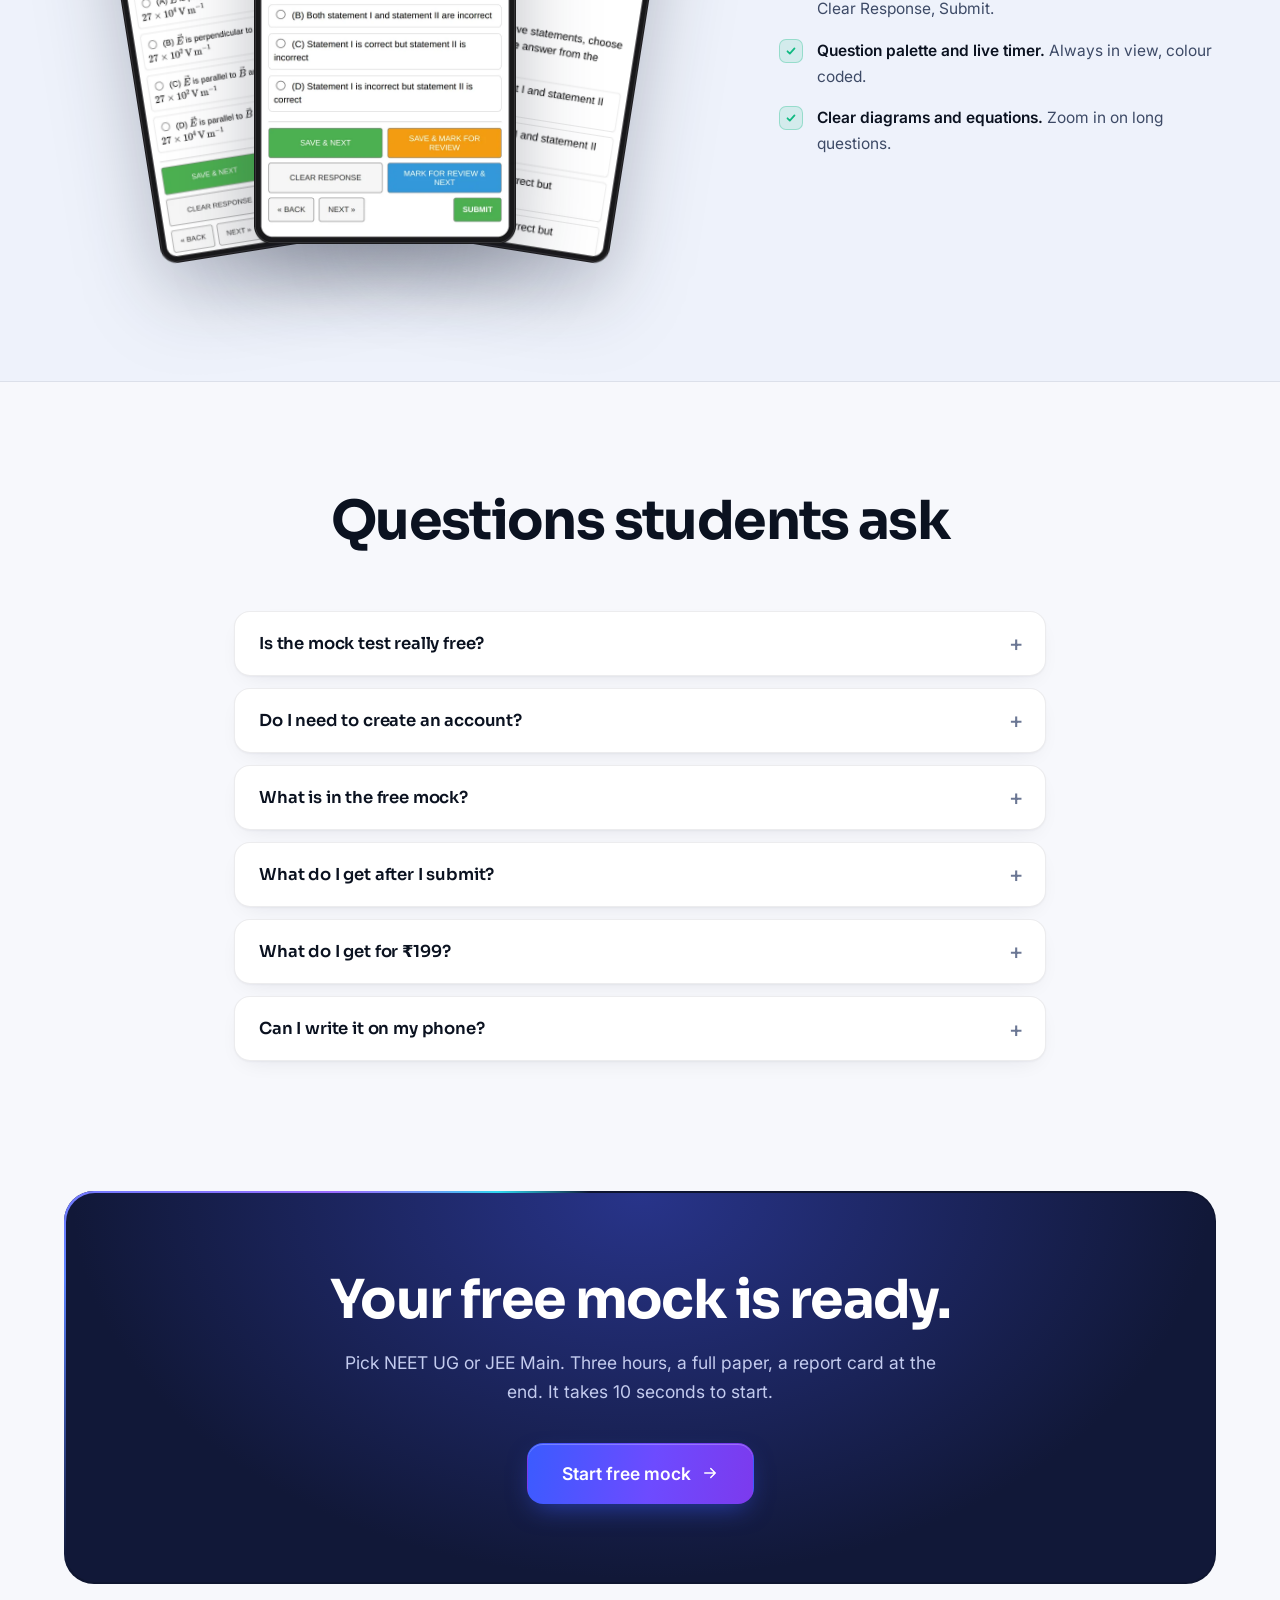
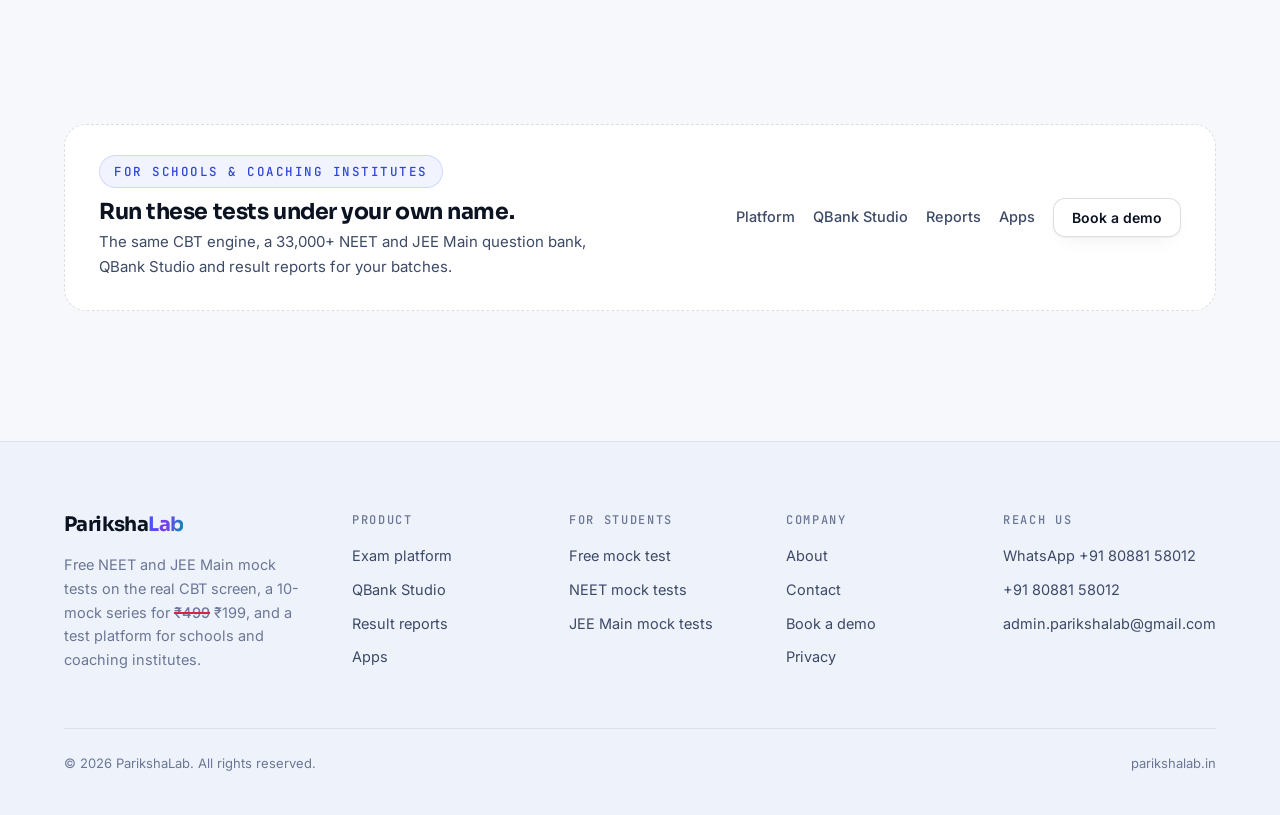
==== commit d8cf9f14: "Say plainly that Rs 199 buys one exam's series (NEET or JEE Main) Co-Authored-By: Claude Opus 5.5 <n" ====
--- a/index.html
+++ b/index.html
@@ -22,7 +22,7 @@
 <meta name="twitter:title" content="Free NEET & JEE Main Mock Test Online, No Sign-up | ParikshaLab">
 <meta name="twitter:description" content="Write a full NEET UG or JEE Main mock test free on the real NTA-style CBT screen. No sign-up, just your name. Get your score, report card and solutions. 10 more mocks for ₹199.">
 <meta name="twitter:image" content="https://parikshalab.in/assets/og-image.png">
-<script type="application/ld+json">{"@context": "https://schema.org", "@graph": [{"@type": "WebSite", "@id": "https://parikshalab.in/#website", "url": "https://parikshalab.in/", "name": "ParikshaLab", "inLanguage": "en-IN", "publisher": {"@id": "https://parikshalab.in/#org"}}, {"@type": "Organization", "@id": "https://parikshalab.in/#org", "name": "ParikshaLab", "url": "https://parikshalab.in/", "email": "admin.parikshalab@gmail.com", "telephone": "+91-8088158012", "areaServed": "IN", "description": "Computer based test platform and question bank for NEET and JEE Main, built for schools and coaching institutes in India.", "contactPoint": {"@type": "ContactPoint", "telephone": "+91-8088158012", "email": "admin.parikshalab@gmail.com", "contactType": "sales", "areaServed": "IN", "availableLanguage": ["en", "hi"]}}, {"@type": "SoftwareApplication", "name": "ParikshaLab", "applicationCategory": "EducationalApplication", "operatingSystem": "Android, iOS, Web browser", "url": "https://parikshalab.in/", "description": "NTA-style computer based test engine with a 33,000+ question NEET and JEE Main bank, QBank Studio for building papers, and detailed student result reports.", "offers": {"@type": "Offer", "priceCurrency": "INR", "availability": "https://schema.org/InStock"}}, {"@type": "FAQPage", "mainEntity": [{"@type": "Question", "name": "Is the mock test really free?", "acceptedAnswer": {"@type": "Answer", "text": "Yes. One full mock is free for each exam, NEET UG and JEE Main, with no sign-up and no payment. Pick your exam, enter your name and the test starts."}}, {"@type": "Question", "name": "Do I need to create an account?", "acceptedAnswer": {"@type": "Answer", "text": "No, not for the free mock. Your browser remembers your attempt, so you can come back to your result. Create a free account only if you want a 10-mock series."}}, {"@type": "Question", "name": "What is in the free mock?", "acceptedAnswer": {"@type": "Answer", "text": "A full paper on the latest NTA pattern and syllabus. NEET UG: 180 questions in Physics, Chemistry, Botany and Zoology, 720 marks. JEE Main: 75 questions (60 MCQ + 15 numerical) in Physics, Chemistry and Mathematics, 300 marks. Both are 3 hours with +4 / −1 marking."}}, {"@type": "Question", "name": "What do I get after I submit?", "acceptedAnswer": {"@type": "Answer", "text": "Your score, subject-wise marks and a report card PDF with the correct answer and a worked solution for every question."}}, {"@type": "Question", "name": "What do I get for ₹199?", "acceptedAnswer": {"@type": "Answer", "text": "10 more full mocks for your exam, each with its own report card. It is a one-time payment per exam, including taxes. Invite a friend and you also get an 11th mock free."}}, {"@type": "Question", "name": "Can I write it on my phone?", "acceptedAnswer": {"@type": "Answer", "text": "Yes. It works on any Android or iPhone, tablet, laptop or desktop browser. A laptop or tablet is closest to the real exam."}}]}]}</script>
+<script type="application/ld+json">{"@context": "https://schema.org", "@graph": [{"@type": "WebSite", "@id": "https://parikshalab.in/#website", "url": "https://parikshalab.in/", "name": "ParikshaLab", "inLanguage": "en-IN", "publisher": {"@id": "https://parikshalab.in/#org"}}, {"@type": "Organization", "@id": "https://parikshalab.in/#org", "name": "ParikshaLab", "url": "https://parikshalab.in/", "email": "admin.parikshalab@gmail.com", "telephone": "+91-8088158012", "areaServed": "IN", "description": "Computer based test platform and question bank for NEET and JEE Main, built for schools and coaching institutes in India.", "contactPoint": {"@type": "ContactPoint", "telephone": "+91-8088158012", "email": "admin.parikshalab@gmail.com", "contactType": "sales", "areaServed": "IN", "availableLanguage": ["en", "hi"]}}, {"@type": "SoftwareApplication", "name": "ParikshaLab", "applicationCategory": "EducationalApplication", "operatingSystem": "Android, iOS, Web browser", "url": "https://parikshalab.in/", "description": "NTA-style computer based test engine with a 33,000+ question NEET and JEE Main bank, QBank Studio for building papers, and detailed student result reports.", "offers": {"@type": "Offer", "priceCurrency": "INR", "availability": "https://schema.org/InStock"}}, {"@type": "FAQPage", "mainEntity": [{"@type": "Question", "name": "Is the mock test really free?", "acceptedAnswer": {"@type": "Answer", "text": "Yes. One full mock is free for each exam, NEET UG and JEE Main, with no sign-up and no payment. Pick your exam, enter your name and the test starts."}}, {"@type": "Question", "name": "Do I need to create an account?", "acceptedAnswer": {"@type": "Answer", "text": "No, not for the free mock. Your browser remembers your attempt, so you can come back to your result. Create a free account only if you want a 10-mock series."}}, {"@type": "Question", "name": "What is in the free mock?", "acceptedAnswer": {"@type": "Answer", "text": "A full paper on the latest NTA pattern and syllabus. NEET UG: 180 questions in Physics, Chemistry, Botany and Zoology, 720 marks. JEE Main: 75 questions (60 MCQ + 15 numerical) in Physics, Chemistry and Mathematics, 300 marks. Both are 3 hours with +4 / −1 marking."}}, {"@type": "Question", "name": "What do I get after I submit?", "acceptedAnswer": {"@type": "Answer", "text": "Your score, subject-wise marks and a report card PDF with the correct answer and a worked solution for every question."}}, {"@type": "Question", "name": "What do I get for ₹199?", "acceptedAnswer": {"@type": "Answer", "text": "10 more full mocks for ONE exam: NEET or JEE Main, whichever you pick. Each comes with its own report card. It is a one-time payment, including taxes. NEET and JEE Main are separate series, so if you want both you buy each one for ₹199. Invite a friend and you also get an 11th mock free."}}, {"@type": "Question", "name": "Can I write it on my phone?", "acceptedAnswer": {"@type": "Answer", "text": "Yes. It works on any Android or iPhone, tablet, laptop or desktop browser. A laptop or tablet is closest to the real exam."}}]}]}</script>
 <link rel="icon" href="data:image/svg+xml,<svg xmlns='http://www.w3.org/2000/svg' viewBox='0 0 32 32'><defs><linearGradient id='g' x1='0' y1='0' x2='1' y2='1'><stop offset='0' stop-color='%235b83ff'/><stop offset='1' stop-color='%239b6bff'/></linearGradient></defs><rect width='32' height='32' rx='9' fill='url(%23g)'/><path d='M10 23V9h6.5a4.5 4.5 0 0 1 0 9H13' stroke='white' stroke-width='2.8' fill='none' stroke-linecap='round' stroke-linejoin='round'/></svg>">
 <link rel="preconnect" href="https://fonts.googleapis.com">
 <link rel="preconnect" href="https://fonts.gstatic.com" crossorigin>
@@ -89,7 +89,7 @@
     <div class="sec-head center" data-reveal>
       <h2>Start free. Keep going for <s class="was">&#8377;499</s> <span class="grad">&#8377;199.</span></h2>
       <span class="off off-lg">60% OFF</span>
-      <p class="lede">NEET UG or JEE Main. Every mock is a full paper with its own report card.</p>
+      <p class="lede">The price is <b>per exam</b>: pick NEET UG or JEE Main. Every mock is a full paper with its own report card.</p>
     </div>
     <div class="plans" data-stagger>
       <div class="plan">
@@ -105,17 +105,17 @@
       </div>
       <div class="plan plan-hi">
         <span class="p-tag">Best value</span>
-        <span class="p-name">NEET or JEE Main Mock Series</span>
+        <span class="p-name">Mock Series for one exam</span>
         <div class="p-price"><s class="was">&#8377;499</s> &#8377;199 <span class="off">60% OFF</span></div>
-        <span class="p-sub">Per exam, one time, incl. taxes</span>
+        <span class="p-sub">Pick <b>NEET</b> or <b>JEE Main</b>. One time, incl. taxes</span>
         <span class="p-sub">Save &#8377;300 &middot; under &#8377;20 a mock</span>
         <ul class="ticks">
-          <li><span><b>10 full mocks</b> with worked solutions</span></li>
+          <li><span><b>10 full mocks</b> of the exam you pick, with worked solutions</span></li>
           <li><span>Report card after every mock</span></li>
           <li><span><b>11th mock free</b> when a friend signs up</span></li>
         </ul>
         <a class="btn btn-green" href="https://test.parikshalab.in/signup/" data-paid>Get all 10 mocks <svg viewBox="0 0 24 24" fill="none" stroke="currentColor" stroke-width="2" stroke-linecap="round" stroke-linejoin="round" aria-hidden="true"><path d="M5 12h14M13 6l6 6-6 6"/></svg></a>
-        <span class="p-note">Take the free mock first? Your result moves into your account.</span>
+        <span class="p-note"><b>&#8377;199 buys one exam.</b> Want both NEET and JEE Main? Buy each series separately.</span>
       </div>
     </div>
   </div>
@@ -160,7 +160,7 @@
 <section>
   <div class="wrap" style="max-width:860px">
     <div class="sec-head center" data-reveal><h2>Questions students ask</h2></div>
-    <div class="faq" data-reveal><details class="faq-item"><summary>Is the mock test really free?</summary><p>Yes. One full mock is free for each exam, NEET UG and JEE Main, with no sign-up and no payment. Pick your exam, enter your name and the test starts.</p></details><details class="faq-item"><summary>Do I need to create an account?</summary><p>No, not for the free mock. Your browser remembers your attempt, so you can come back to your result. Create a free account only if you want a 10-mock series.</p></details><details class="faq-item"><summary>What is in the free mock?</summary><p>A full paper on the latest NTA pattern and syllabus. NEET UG: 180 questions in Physics, Chemistry, Botany and Zoology, 720 marks. JEE Main: 75 questions (60 MCQ + 15 numerical) in Physics, Chemistry and Mathematics, 300 marks. Both are 3 hours with +4 / −1 marking.</p></details><details class="faq-item"><summary>What do I get after I submit?</summary><p>Your score, subject-wise marks and a report card PDF with the correct answer and a worked solution for every question.</p></details><details class="faq-item"><summary>What do I get for ₹199?</summary><p>10 more full mocks for your exam, each with its own report card. It is a one-time payment per exam, including taxes. Invite a friend and you also get an 11th mock free.</p></details><details class="faq-item"><summary>Can I write it on my phone?</summary><p>Yes. It works on any Android or iPhone, tablet, laptop or desktop browser. A laptop or tablet is closest to the real exam.</p></details></div>
+    <div class="faq" data-reveal><details class="faq-item"><summary>Is the mock test really free?</summary><p>Yes. One full mock is free for each exam, NEET UG and JEE Main, with no sign-up and no payment. Pick your exam, enter your name and the test starts.</p></details><details class="faq-item"><summary>Do I need to create an account?</summary><p>No, not for the free mock. Your browser remembers your attempt, so you can come back to your result. Create a free account only if you want a 10-mock series.</p></details><details class="faq-item"><summary>What is in the free mock?</summary><p>A full paper on the latest NTA pattern and syllabus. NEET UG: 180 questions in Physics, Chemistry, Botany and Zoology, 720 marks. JEE Main: 75 questions (60 MCQ + 15 numerical) in Physics, Chemistry and Mathematics, 300 marks. Both are 3 hours with +4 / −1 marking.</p></details><details class="faq-item"><summary>What do I get after I submit?</summary><p>Your score, subject-wise marks and a report card PDF with the correct answer and a worked solution for every question.</p></details><details class="faq-item"><summary>What do I get for ₹199?</summary><p>10 more full mocks for ONE exam: NEET or JEE Main, whichever you pick. Each comes with its own report card. It is a one-time payment, including taxes. NEET and JEE Main are separate series, so if you want both you buy each one for ₹199. Invite a friend and you also get an 11th mock free.</p></details><details class="faq-item"><summary>Can I write it on my phone?</summary><p>Yes. It works on any Android or iPhone, tablet, laptop or desktop browser. A laptop or tablet is closest to the real exam.</p></details></div>
   </div>
 </section>
 
